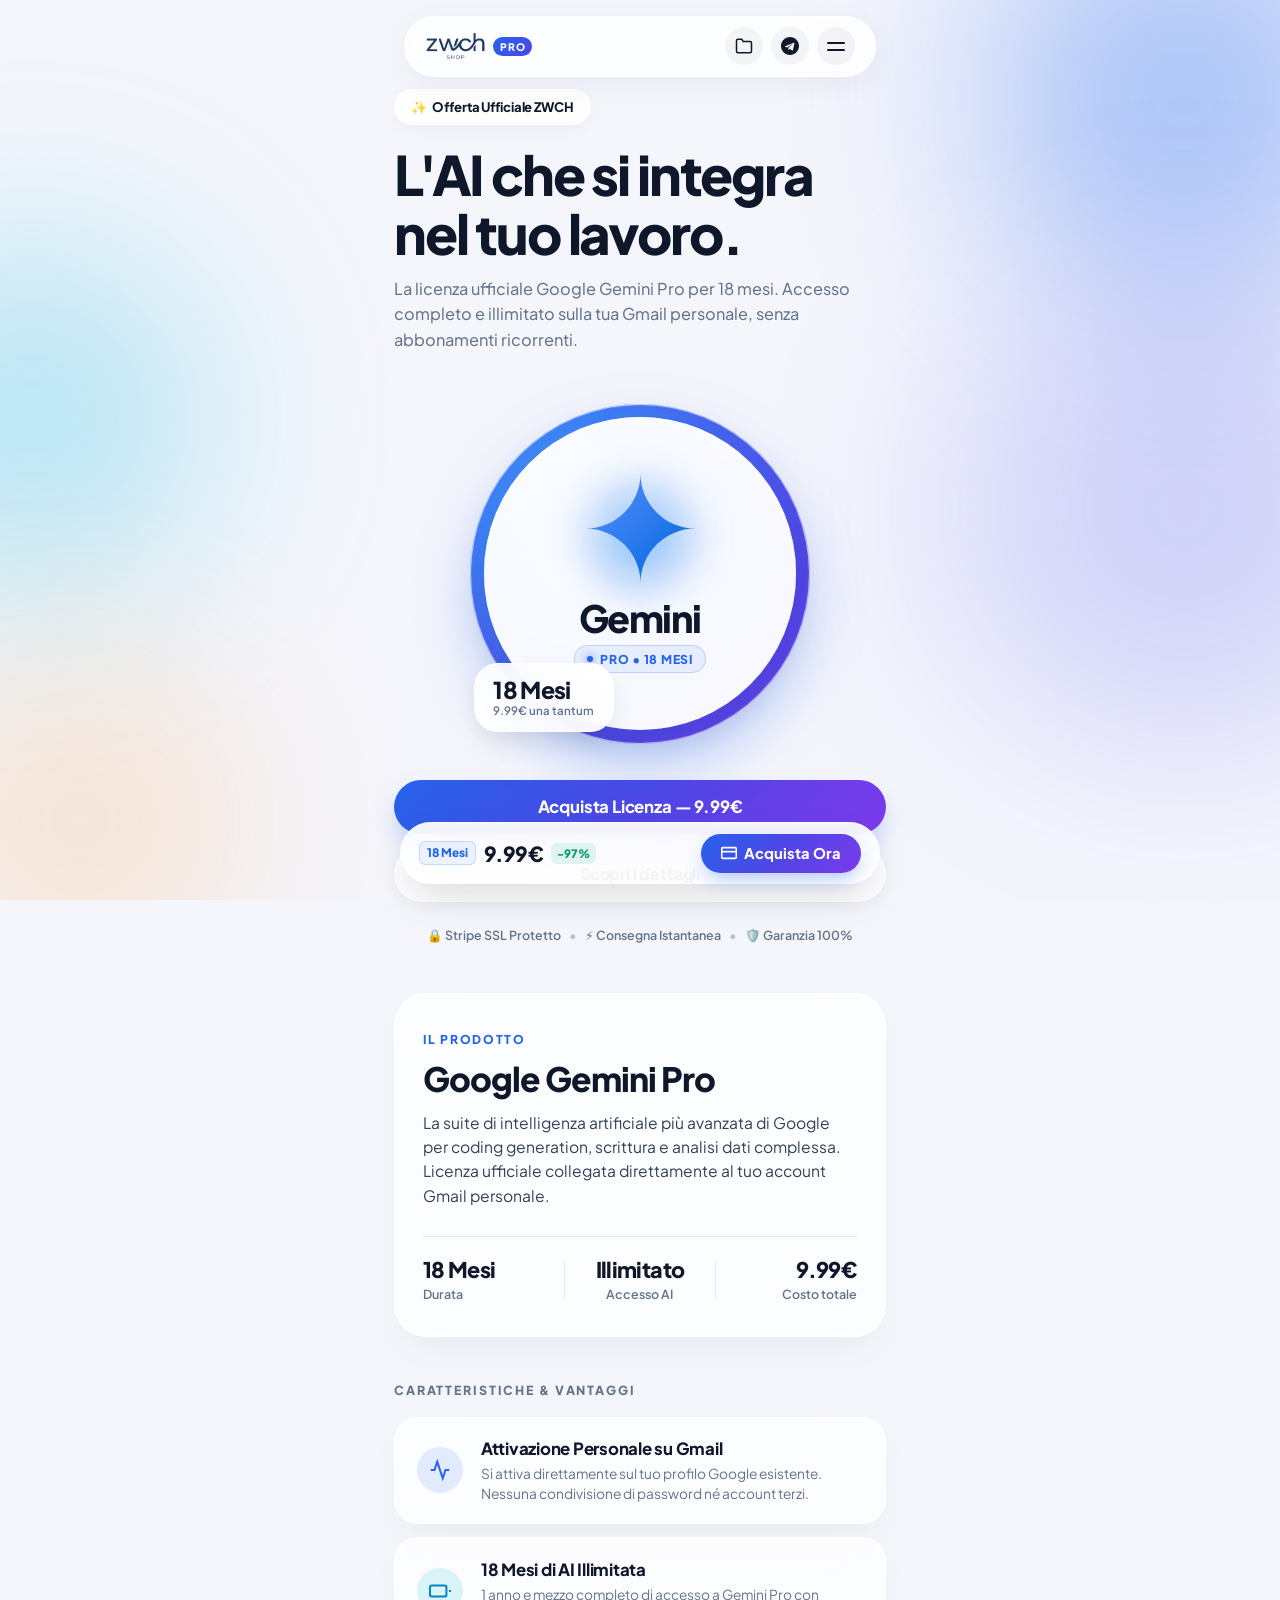
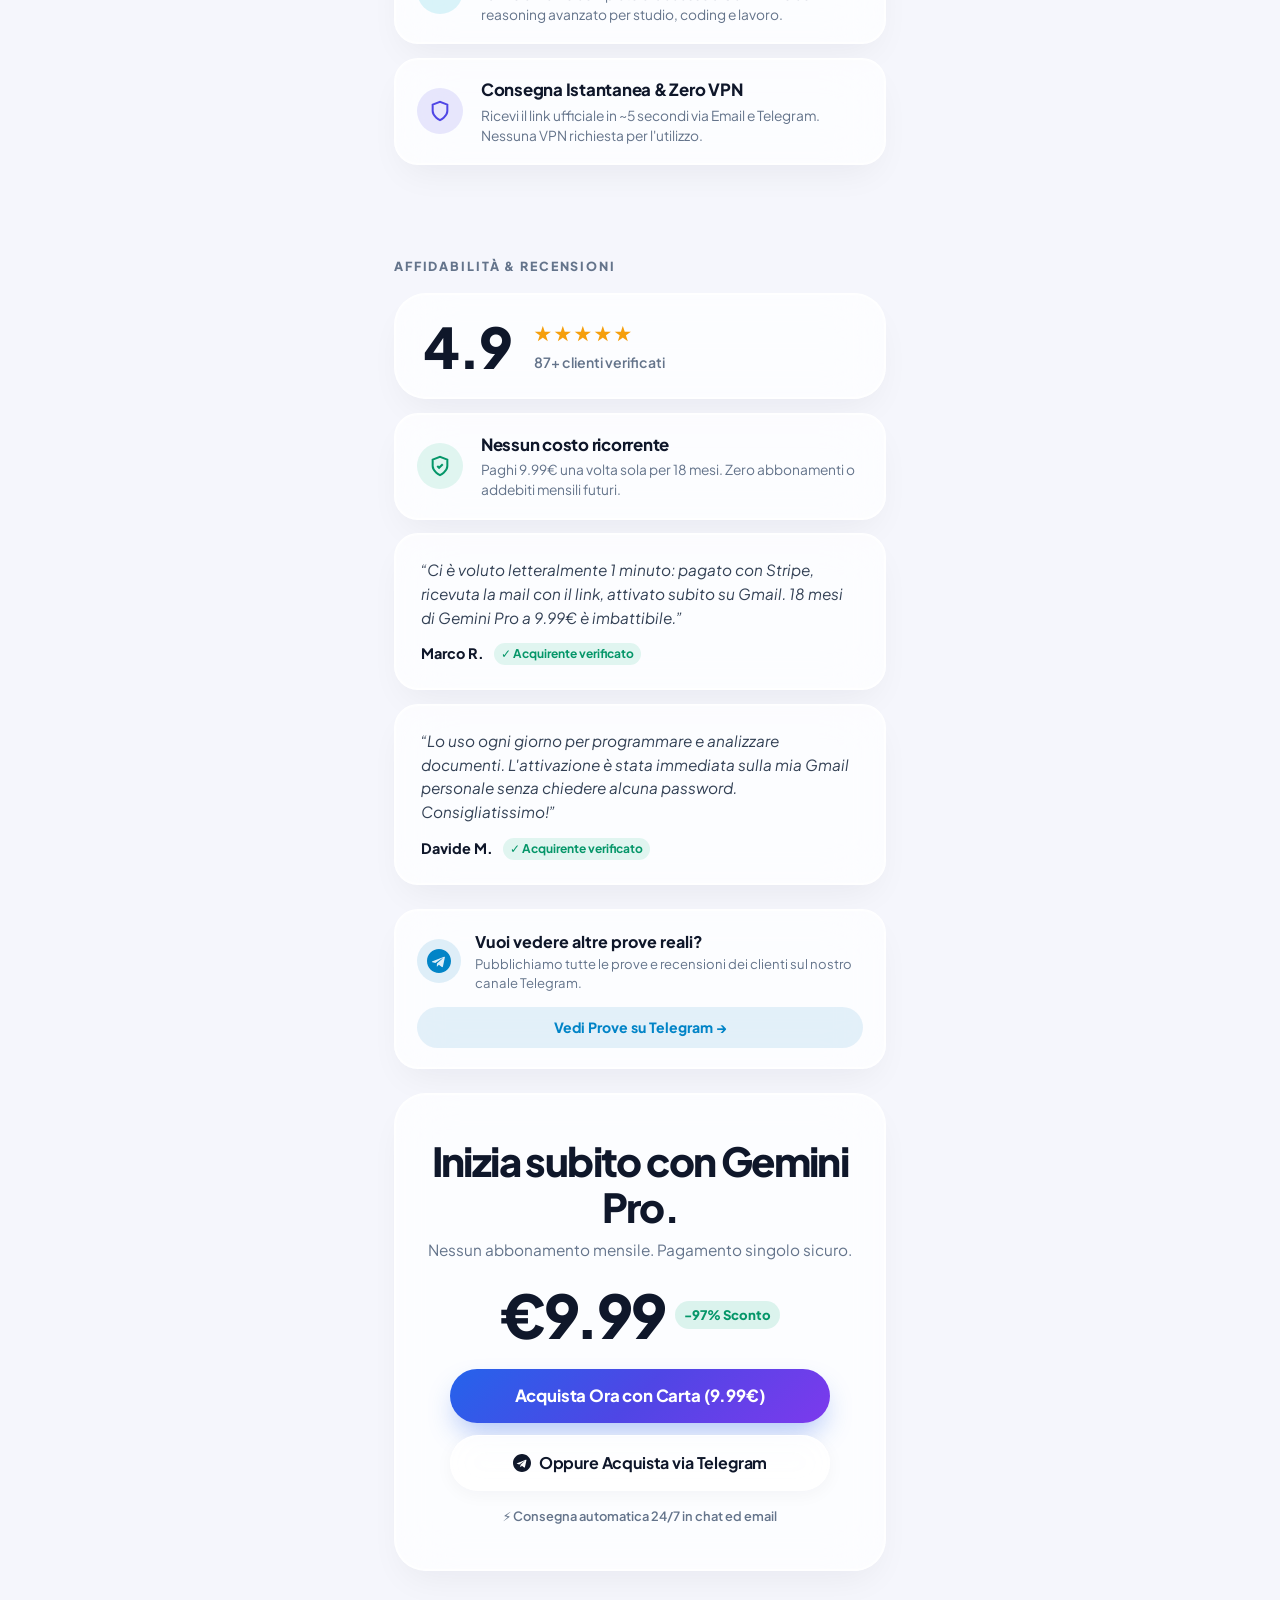
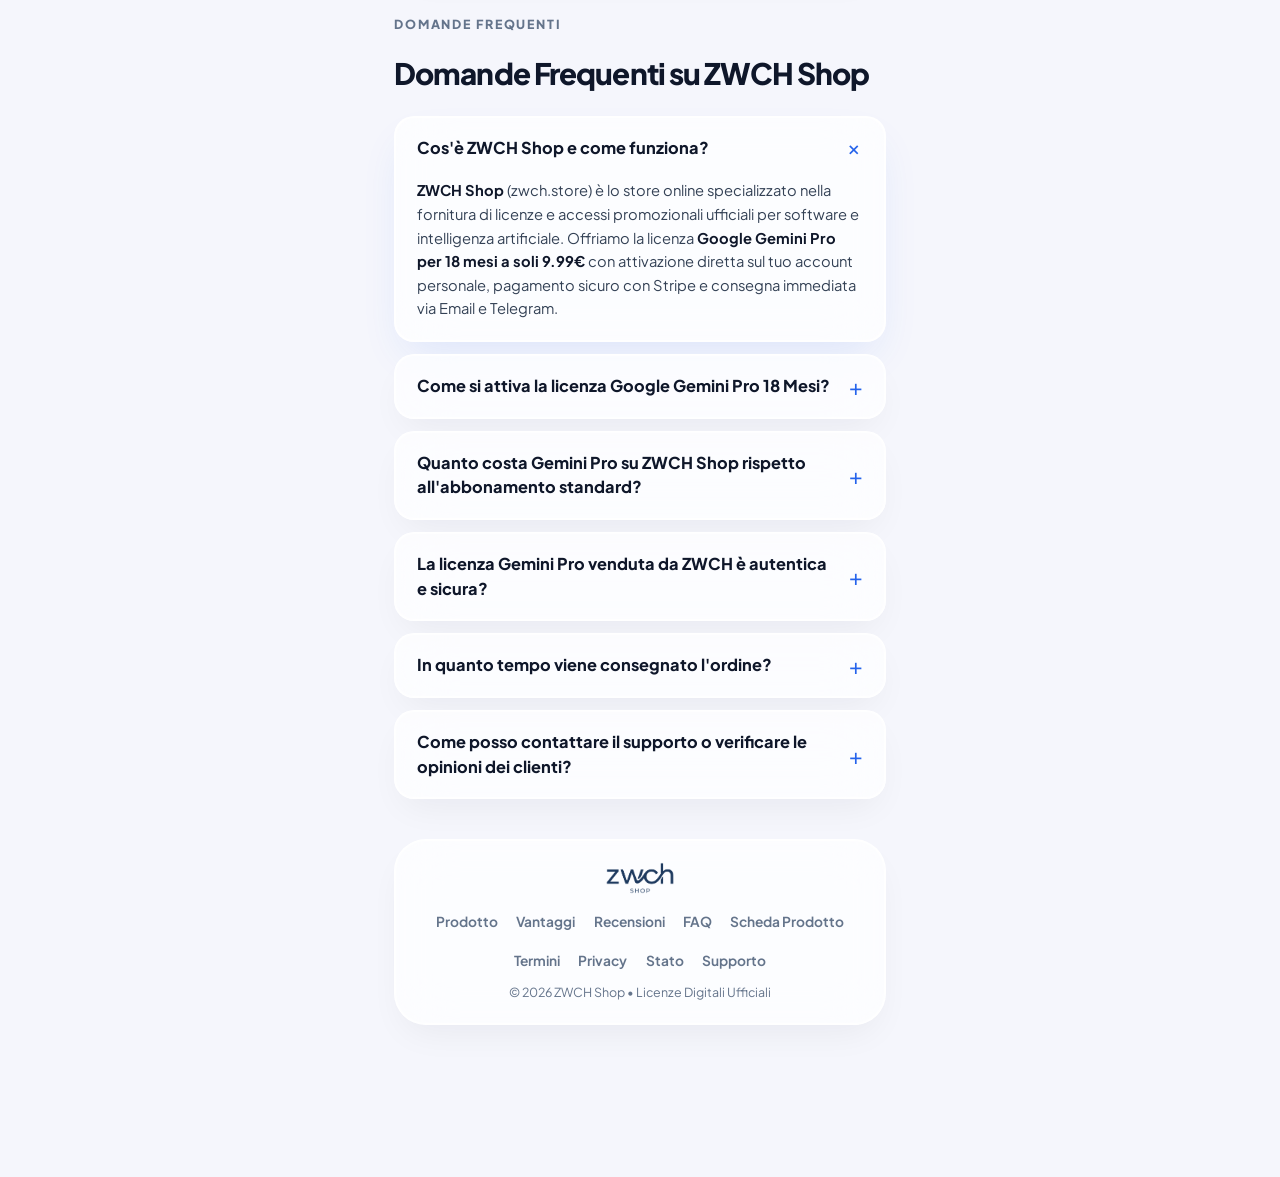
==== index.html @ dd48a6a9 "feat(seo): add Google 48px multiples favicon suite and branded og-image.png" ====
<!DOCTYPE html>
<html lang="it">
<head>
  <meta charset="UTF-8" />
  <meta name="viewport" content="width=device-width, initial-scale=1.0, maximum-scale=5.0, viewport-fit=cover" />
  <meta name="theme-color" content="#191c30" />
  <meta name="apple-mobile-web-app-capable" content="yes" />
  <meta name="apple-mobile-web-app-status-bar-style" content="black-translucent" />
  <meta name="format-detection" content="telephone=no" />

  <!-- ===== PRIMARY SEO ===== -->
  <title>ZWCH Shop — Google Gemini Pro 18 Mesi a 9.99€ | Licenza Ufficiale</title>
  <meta name="description" content="Acquista la licenza Google Gemini Pro 18 mesi a soli 9.99€ su ZWCH Shop. Consegna istantanea via Email e Telegram. Attivazione diretta su Gmail personale, nessun abbonamento." />
  <meta name="keywords" content="ZWCH, ZWCH Shop, zwch.store, Gemini Pro economico, comprare Gemini link, licenza Gemini Pro, Google Gemini 18 mesi, offerta Gemini Pro 9.99 euro, Gemini Pro Telegram, licenza AI economica, ZWCH Gemini" />
  <meta name="author" content="ZWCH Shop" />
  <meta name="robots" content="index, follow, max-snippet:-1, max-image-preview:large, max-video-preview:-1" />
  <meta name="googlebot" content="index, follow, max-snippet:-1, max-image-preview:large, max-video-preview:-1" />
  <meta name="bingbot" content="index, follow" />
  <link rel="canonical" href="https://www.zwch.store/" />

  <!-- Google Search Console Verification (Sostituisci il token quando registri il dominio su Search Console) -->
  <!-- <meta name="google-site-verification" content="CODICE_VERIFICA_GOOGLE" /> -->

  <!-- ===== FAVICONS (Google Search compliant: 48px multiples + standard formats) ===== -->
  <link rel="icon" type="image/x-icon" href="/favicon.ico?v=3" />
  <link rel="icon" type="image/png" sizes="48x48" href="/favicon-48x48.png?v=3" />
  <link rel="icon" type="image/png" sizes="96x96" href="/favicon-96x96.png?v=3" />
  <link rel="icon" type="image/png" sizes="144x144" href="/favicon-144x144.png?v=3" />
  <link rel="icon" type="image/png" sizes="192x192" href="/favicon-192x192.png?v=3" />
  <link rel="icon" type="image/png" sizes="32x32" href="/favicon-32x32.png?v=3" />
  <link rel="icon" type="image/png" sizes="16x16" href="/favicon-16x16.png?v=3" />
  <link rel="apple-touch-icon" sizes="180x180" href="/apple-touch-icon.png?v=3" />
  <link rel="shortcut icon" href="/favicon.ico?v=3" />

  <!-- ===== OPEN GRAPH ===== -->
  <meta property="og:type" content="website" />
  <meta property="og:site_name" content="ZWCH Shop" />
  <meta property="og:title" content="ZWCH Shop — Google Gemini Pro 18 Mesi a 9.99€" />
  <meta property="og:description" content="La licenza Google Gemini Pro ufficiale per 18 mesi a soli 9.99€. Consegna istantanea via Email e Telegram. Attivazione su Gmail, nessun abbonamento." />
  <meta property="og:url" content="https://www.zwch.store/" />
  <meta property="og:image" content="https://www.zwch.store/og-image.png?v=3" />
  <meta property="og:image:width" content="1200" />
  <meta property="og:image:height" content="630" />
  <meta property="og:locale" content="it_IT" />

  <!-- ===== TWITTER CARD ===== -->
  <meta name="twitter:card" content="summary_large_image" />
  <meta name="twitter:site" content="@zwchshop" />
  <meta name="twitter:title" content="ZWCH Shop — Google Gemini Pro 18 Mesi a 9.99€" />
  <meta name="twitter:description" content="Licenza Google Gemini Pro 18 Mesi a soli 9.99€. Consegna istantanea via Email e Telegram su zwch.store" />
  <meta name="twitter:image" content="https://www.zwch.store/og-image.png?v=3" />

  <!-- ===== SCHEMA: WebSite (enables Google Sitelinks Search) ===== -->
  <script type="application/ld+json">
  {
    "@context": "https://schema.org",
    "@type": "WebSite",
    "name": "ZWCH Shop",
    "alternateName": ["ZWCH", "zwch.store", "ZWCH Store", "ZWCH Gemini"],
    "url": "https://www.zwch.store/",
    "description": "ZWCH Shop è lo store online per l'acquisto di licenze Google Gemini Pro 18 Mesi a 9.99€ con attivazione immediata su Gmail.",
    "potentialAction": {
      "@type": "SearchAction",
      "target": "https://www.zwch.store/?q={search_term_string}",
      "query-input": "required name=search_term_string"
    }
  }
  </script>

  <!-- ===== SCHEMA: Organization ===== -->
  <script type="application/ld+json">
  {
    "@context": "https://schema.org",
    "@type": "Organization",
    "name": "ZWCH Shop",
    "alternateName": "ZWCH",
    "url": "https://www.zwch.store/",
    "logo": "https://www.zwch.store/favicon.png",
    "description": "ZWCH Shop fornisce licenze ufficiali Google Gemini Pro 18 Mesi a prezzi scontati con consegna istantanea via Email e Telegram.",
    "sameAs": ["https://t.me/zwchshope_bot"],
    "contactPoint": {
      "@type": "ContactPoint",
      "contactType": "customer support",
      "url": "https://t.me/zwchshope_bot",
      "availableLanguage": ["Italian", "English"]
    }
  }
  </script>

  <!-- ===== SCHEMA: Product ===== -->
  <script type="application/ld+json">
  {
    "@context": "https://schema.org",
    "@type": "Product",
    "name": "Google Gemini Pro 18 Mesi — Licenza Ufficiale",
    "alternateName": ["Gemini Pro Economico", "Licenza Gemini 18 Mesi", "ZWCH Gemini Pro"],
    "description": "Acquista la licenza Google Gemini Pro per 18 mesi di accesso AI completo a soli 9.99€. Nessun abbonamento mensile, attivazione diretta su account Gmail personale. Consegna istantanea via Email e Telegram tramite bot @zwchshope_bot.",
    "brand": { "@type": "Brand", "name": "Google" },
    "seller": { "@type": "Organization", "name": "ZWCH Shop" },
    "image": "https://www.zwch.store/18_Months.png",
    "sku": "GEMINI-PRO-18M",
    "mpn": "ZWCH-GP-18",
    "offers": {
      "@type": "Offer",
      "priceCurrency": "EUR",
      "price": "9.99",
      "priceValidUntil": "2027-12-31",
      "validFrom": "2024-01-01T00:00:00Z",
      "availability": "https://schema.org/InStock",
      "itemCondition": "https://schema.org/NewCondition",
      "url": "https://www.zwch.store/",
      "seller": { "@type": "Organization", "name": "ZWCH Shop" },
      "hasMerchantReturnPolicy": {
        "@type": "MerchantReturnPolicy",
        "returnPolicyCategory": "https://schema.org/MerchantReturnNotPermitted",
        "merchantReturnDays": "0",
        "returnMethod": "https://schema.org/ReturnInStore",
        "returnFees": "https://schema.org/ReturnFeesCustomerResponsibility"
      },
      "shippingDetails": {
        "@type": "OfferShippingDetails",
        "shippingRate": {
          "@type": "MonetaryAmount",
          "value": "0",
          "currency": "EUR"
        },
        "shippingDestination": {
          "@type": "DefinedRegion",
          "addressCountry": "IT"
        },
        "deliveryTime": {
          "@type": "ShippingDeliveryTime",
          "handlingTime": {
            "@type": "QuantitativeValue",
            "minValue": 0,
            "maxValue": 0,
            "unitCode": "d"
          },
          "transitTime": {
            "@type": "QuantitativeValue",
            "minValue": 0,
            "maxValue": 0,
            "unitCode": "d"
          }
        }
      }
    },
    "aggregateRating": {
      "@type": "AggregateRating",
      "ratingValue": "4.9",
      "reviewCount": "87",
      "bestRating": "5"
    }
  }
  </script>

  <!-- ===== SCHEMA: FAQ ===== -->
  <script type="application/ld+json">
  {
    "@context": "https://schema.org",
    "@type": "FAQPage",
    "mainEntity": [
      {
        "@type": "Question",
        "name": "Cos'è ZWCH Shop e come funziona?",
        "acceptedAnswer": {
          "@type": "Answer",
          "text": "ZWCH Shop (zwch.store) è lo store online specializzato nella fornitura di licenze e accessi promozionali ufficiali per software e intelligenza artificiale. Offriamo la licenza Google Gemini Pro per 18 mesi a soli 9.99€ con attivazione diretta sul tuo account personale, pagamento sicuro con Stripe e consegna immediata via Email e Telegram."
        }
      },
      {
        "@type": "Question",
        "name": "Come si attiva la licenza Google Gemini Pro 18 Mesi?",
        "acceptedAnswer": {
          "@type": "Answer",
          "text": "Dopo il pagamento riceverai un link di attivazione ufficiale. Ti basta cliccare sul link mentre sei connesso al tuo account Google personale (Gmail) e confermare l'attivazione. Nessuna richiesta di password, nessun account condiviso e nessuna VPN necessaria: la licenza si collega direttamente al tuo profilo."
        }
      },
      {
        "@type": "Question",
        "name": "Quanto costa Gemini Pro su ZWCH Shop rispetto all'abbonamento ufficiale?",
        "acceptedAnswer": {
          "@type": "Answer",
          "text": "L'abbonamento standard a Google Gemini Advanced ha un costo di circa 21.99€ al mese (oltre 390€ per 18 mesi). Con l'offerta esclusiva di ZWCH Shop, paghi soltanto 9.99€ una tantum per 18 mesi completi, risparmiando oltre il 97% senza rinnovi automatici o costi nascosti."
        }
      },
      {
        "@type": "Question",
        "name": "La licenza Gemini Pro venduta da ZWCH è autentica e sicura?",
        "acceptedAnswer": {
          "@type": "Answer",
          "text": "Sì, tutte le licenze fornite da ZWCH Shop derivano da accordi e canali promozionali autorizzati e garantiscono l'accesso ufficiale alla suite completa di Gemini Pro sui server Google. I tuoi dati personali rimangono riservati e conformi ai massimi standard di privacy."
        }
      },
      {
        "@type": "Question",
        "name": "In quanto tempo viene consegnato l'ordine?",
        "acceptedAnswer": {
          "@type": "Answer",
          "text": "La consegna è istantanea e automatica 24 ore su 24, 7 giorni su 7. Subito dopo la transazione con carta tramite Stripe o su Telegram, riceverai il link di riscatto e le istruzioni dettagliate sia all'indirizzo email specificato sia nella schermata di conferma."
        }
      },
      {
        "@type": "Question",
        "name": "Come posso contattare il supporto o verificare le opinioni dei clienti?",
        "acceptedAnswer": {
          "@type": "Answer",
          "text": "Siamo sempre raggiungibili attraverso il nostro bot Telegram ufficiale @zwchshope_bot con assistenza dedicata. Inoltre, nel nostro canale Telegram pubblichiamo giornalmente screenshot, vouch e recensioni reali inviate dai clienti verificati."
        }
      }
    ]
  }
  </script>

  <!-- ===== SCHEMA: BreadcrumbList ===== -->
  <script type="application/ld+json">
  {
    "@context": "https://schema.org",
    "@type": "BreadcrumbList",
    "itemListElement": [
      {
        "@type": "ListItem",
        "position": 1,
        "name": "ZWCH Shop",
        "item": "https://www.zwch.store/"
      },
      {
        "@type": "ListItem",
        "position": 2,
        "name": "Google Gemini Pro 18 Mesi — 9.99€",
        "item": "https://www.zwch.store/#prodotto"
      }
    ]
  }
  </script>

  <!-- ===== GOOGLE FONTS ===== -->
  <link rel="preconnect" href="https://fonts.googleapis.com" />
  <link rel="preconnect" href="https://fonts.gstatic.com" crossorigin />
  <link href="https://fonts.googleapis.com/css2?family=Plus+Jakarta+Sans:wght@300;400;500;600;700;800;900&display=swap" rel="stylesheet" />

  <!-- ===== GOOGLE ANALYTICS 4 ===== -->
  <script async src="https://www.googletagmanager.com/gtag/js?id=G-XXXXXXXXXX"></script>
  <script>
    window.dataLayer = window.dataLayer || [];
    function gtag(){ dataLayer.push(arguments); }
    gtag('js', new Date());
    gtag('config', 'G-XXXXXXXXXX', { send_page_view: true });

    let scrollDepths = [25, 50, 75, 90];
    let fired = {};
    window.addEventListener('scroll', () => {
      const pct = Math.round((window.scrollY / (document.body.scrollHeight - window.innerHeight)) * 100);
      scrollDepths.forEach(d => {
        if (pct >= d && !fired[d]) {
          fired[d] = true;
          gtag('event', 'scroll_depth', { depth_percentage: d });
        }
      });
    });
  </script>

  <link rel="stylesheet" href="./style.css" />
</head>
<body>
  <!-- AMBIENT GLOW MESH BLOBS (Aura Visual Background) -->
  <div aria-hidden="true" class="ambient-mesh-wrap">
    <div class="mesh-blob blob-blue"></div>
    <div class="mesh-blob blob-cyan"></div>
    <div class="mesh-blob blob-indigo"></div>
    <div class="mesh-blob blob-amber"></div>
  </div>

  <!-- PERSISTENT FLOATING BAR (Mobile Sticky 1-tap Checkout) -->
  <div id="sticky-cta" class="mobile-sticky-bottom-bar" aria-label="Acquisto Rapido">
    <div class="sticky-left-info">
      <span class="sticky-badge">18 Mesi</span>
      <span class="sticky-price-text">9.99&euro;</span>
      <span class="sticky-save-pill">-97%</span>
    </div>
    <button class="sticky-buy-btn" onclick="ZWCHShop.openBuyModal(1)">
      <svg viewBox="0 0 24 24" fill="none" stroke="currentColor" stroke-width="2.5" width="16" height="16"><rect x="1" y="4" width="22" height="16" rx="2" ry="2"/><line x1="1" y1="10" x2="23" y2="10"/></svg>
      <span>Acquista Ora</span>
    </button>
  </div>

  <!-- FLOATING PILL NAVBAR (Screenshot 1 Top Bar) -->
  <header class="navbar-wrapper">
    <nav class="navbar-pill-glass" id="navbar">
      <a href="/" class="nav-brand" aria-label="ZWCH Shop">
        <img src="./logo_nav.png" alt="ZWCH Shop" class="nav-brand-img" />
        <span class="brand-pill-badge">PRO</span>
      </a>

      <!-- Desktop Links -->
      <div class="nav-links-desktop">
        <a href="#prodotto" class="nav-link-item active">Prodotto</a>
        <a href="#vantaggi" class="nav-link-item">Vantaggi</a>
        <a href="#recensioni" class="nav-link-item">Recensioni</a>
        <a href="#faq" class="nav-link-item">FAQ</a>
        <button class="nav-orders-btn-pill" onclick="ZWCHAuth.openOrdersFlow()">I Miei Ordini</button>
      </div>

      <!-- Right Actions: Mobile Orders, Telegram & Hamburger -->
      <div class="nav-actions-right">
        <button class="nav-mobile-orders-icon" onclick="ZWCHAuth.openOrdersFlow()" aria-label="I Miei Ordini" title="I Miei Ordini">
          <svg viewBox="0 0 24 24" fill="none" stroke="currentColor" stroke-width="2" width="18" height="18"><path d="M22 19a2 2 0 0 1-2 2H4a2 2 0 0 1-2-2V5a2 2 0 0 1 2-2h5l2 3h9a2 2 0 0 1 2 2z"/></svg>
        </button>
        <a href="https://t.me/zwchshope_bot" class="nav-tg-btn-icon" target="_blank" rel="noopener" onclick="trackBotClick('navbar')" title="Assistenza Telegram">
          <svg viewBox="0 0 24 24" fill="currentColor" width="18" height="18"><path d="M12 0C5.373 0 0 5.373 0 12s5.373 12 12 12 12-5.373 12-12S18.627 0 12 0zm5.894 8.221l-1.97 9.28c-.145.658-.537.818-1.084.508l-3-2.21-1.447 1.394c-.16.16-.295.295-.605.295l.213-3.053 5.56-5.023c.242-.213-.054-.333-.373-.12L8.34 14.082l-2.95-.924c-.642-.204-.656-.642.136-.953l11.57-4.461c.536-.194 1.006.131.798.477z"/></svg>
        </a>
        <button class="nav-hamburger-btn" id="nav-hamburger" aria-label="Apri Menu" onclick="toggleMobileMenu()">
          <span class="hamburger-bar"></span>
          <span class="hamburger-bar"></span>
        </button>
      </div>
    </nav>

    <!-- Mobile Drawer Overlay Menu -->
    <div class="mobile-menu-drawer" id="mobile-drawer">
      <a href="#prodotto" class="drawer-link" onclick="closeMobileMenu()">Prodotto</a>
      <a href="#vantaggi" class="drawer-link" onclick="closeMobileMenu()">Vantaggi</a>
      <a href="#recensioni" class="drawer-link" onclick="closeMobileMenu()">Recensioni</a>
      <a href="#faq" class="drawer-link" onclick="closeMobileMenu()">FAQ</a>
      <a href="./product.html" class="drawer-link" onclick="closeMobileMenu()">Scheda Prodotto</a>
      <div class="drawer-divider"></div>
      <button class="drawer-btn-orders" onclick="closeMobileMenu(); ZWCHAuth.openOrdersFlow()">I Miei Ordini</button>
      <a href="https://t.me/zwchshope_bot" class="drawer-btn-tg" target="_blank" rel="noopener" onclick="trackBotClick('drawer_tg')">
        <svg viewBox="0 0 24 24" fill="currentColor" width="18" height="18"><path d="M12 0C5.373 0 0 5.373 0 12s5.373 12 12 12 12-5.373 12-12S18.627 0 12 0zm5.894 8.221l-1.97 9.28c-.145.658-.537.818-1.084.508l-3-2.21-1.447 1.394c-.16.16-.295.295-.605.295l.213-3.053 5.56-5.023c.242-.213-.054-.333-.373-.12L8.34 14.082l-2.95-.924c-.642-.204-.656-.642.136-.953l11.57-4.461c.536-.194 1.006.131.798.477z"/></svg>
        <span>Assistenza Telegram 24/7</span>
      </a>
    </div>
  </header>

  <!-- MAIN APP CONTAINER (Centered Mobile-First Showcase) -->
  <main class="page-container" id="main-content">

    <!-- ═══════════════════════════════════════════════════ -->
    <!-- SCREEN 1: HERO SECTION                              -->
    <!-- ═══════════════════════════════════════════════════ -->
    <section class="screen-hero" id="hero">
      
      <!-- Top Pill Tag (New Release style) -->
      <div class="hero-top-tag-wrap">
        <span class="pill-tag-release">
          <span class="tag-sparkle">&#10024;</span> Offerta Ufficiale ZWCH
        </span>
      </div>

      <!-- Hero Typography -->
      <div class="hero-headline-wrap">
        <h1 class="hero-main-title">L'AI che si integra nel tuo lavoro.</h1>
        <p class="hero-main-sub">
          La licenza ufficiale Google Gemini Pro per 18 mesi. Accesso completo e illimitato sulla tua Gmail personale, senza abbonamenti ricorrenti.
        </p>
      </div>

      <!-- Center Visual: Glowing Orb with Big Gemini Pro Showcase & Floating Pill -->
      <div class="hero-visual-center-wrap">
        <div class="hero-orb-outer">
          <div class="hero-orb-inner">
            <div class="hero-gemini-showcase">
              <div class="gemini-star-halo"></div>
              <svg viewBox="0 0 100 100" class="gemini-star-svg" aria-label="Google Gemini Star">
                <defs>
                  <linearGradient id="gemini_star_grad" x1="0" y1="0" x2="100" y2="100" gradientUnits="userSpaceOnUse">
                    <stop offset="0%" stop-color="#ff5252"/>
                    <stop offset="30%" stop-color="#4285f4"/>
                    <stop offset="65%" stop-color="#1a73e8"/>
                    <stop offset="85%" stop-color="#34a853"/>
                    <stop offset="100%" stop-color="#fbbc04"/>
                  </linearGradient>
                </defs>
                <path d="M46.48 76.84C48.83 82.19 50.00 87.91 50.00 94.00C50.00 87.91 51.14 82.19 53.41 76.84C55.76 71.49 58.91 66.83 62.87 62.87C66.83 58.91 71.49 55.79 76.84 53.52C82.19 51.17 87.91 50.00 94.00 50.00C87.91 50.00 82.19 48.86 76.84 46.59C71.49 44.24 66.83 41.09 62.87 37.13C58.91 33.17 55.76 28.51 53.41 23.16C51.14 17.81 50.00 12.09 50.00 6.00C50.00 12.09 48.83 17.81 46.48 23.16C44.21 28.51 41.09 33.17 37.13 37.13C33.17 41.09 28.51 44.24 23.16 46.59C17.81 48.86 12.09 50.00 6.00 50.00C12.09 50.00 17.81 51.17 23.16 53.52C28.51 55.79 33.17 58.91 37.13 62.87C41.09 66.83 44.21 71.49 46.48 76.84Z" fill="url(#gemini_star_grad)"/>
              </svg>
              <div class="gemini-brand-text">Gemini</div>
              <div class="gemini-tier-pill">
                <span class="tier-pill-pulse"></span>
                <span>PRO &bull; 18 MESI</span>
              </div>
            </div>
          </div>
          <!-- Floating Feature Badge (like 40h battery life in image 1) -->
          <div class="hero-orb-floating-badge">
            <span class="floating-badge-val">18 Mesi</span>
            <span class="floating-badge-sub">9.99&euro; una tantum</span>
          </div>
        </div>
      </div>

      <!-- Hero Two CTAs -->
      <div class="hero-cta-group">
        <button class="btn-gradient-pill" onclick="ZWCHShop.openBuyModal(1)">
          <span>Acquista Licenza &mdash; 9.99&euro;</span>
        </button>
        <a href="#prodotto" class="btn-glass-pill">
          <span>Scopri i dettagli</span>
        </a>
      </div>

      <!-- Micro Trust Indicators -->
      <div class="hero-micro-trust">
        <span class="micro-trust-item">&#128274; Stripe SSL Protetto</span>
        <span class="micro-trust-dot">&bull;</span>
        <span class="micro-trust-item">&#9889; Consegna Istantanea</span>
        <span class="micro-trust-dot">&bull;</span>
        <span class="micro-trust-item">&#128737;&#65039; Garanzia 100%</span>
      </div>

    </section>

    <!-- ═══════════════════════════════════════════════════ -->
    <!-- SCREEN 2: PRODUCT & FEATURES                        -->
    <!-- ═══════════════════════════════════════════════════ -->
    <section class="screen-product-features" id="prodotto">

      <!-- THE PRODUCT Glass Card (Screenshot 2 Top Card) -->
      <div class="card-the-product glass-card">
        <span class="card-category-label">IL PRODOTTO</span>
        <h2 class="card-product-title">Google Gemini Pro</h2>
        <p class="card-product-desc">
          La suite di intelligenza artificiale pi&ugrave; avanzata di Google per coding generation, scrittura e analisi dati complessa. Licenza ufficiale collegata direttamente al tuo account Gmail personale.
        </p>

        <!-- 3-Column Metrics Row with Vertical Dividers -->
        <div class="product-metrics-grid">
          <div class="metric-col">
            <span class="metric-num">18 Mesi</span>
            <span class="metric-lbl">Durata</span>
          </div>
          <div class="metric-divider"></div>
          <div class="metric-col">
            <span class="metric-num">Illimitato</span>
            <span class="metric-lbl">Accesso AI</span>
          </div>
          <div class="metric-divider"></div>
          <div class="metric-col">
            <span class="metric-num">9.99&euro;</span>
            <span class="metric-lbl">Costo totale</span>
          </div>
        </div>
      </div>

      <!-- FEATURES Header -->
      <div class="section-label-wrap" id="vantaggi">
        <span class="section-caps-label">CARATTERISTICHE &amp; VANTAGGI</span>
      </div>

      <!-- 3 Stacked Feature Pill Cards (Screenshot 2 Bottom List) -->
      <div class="features-pill-stack">

        <!-- Feature 1: Personal Gmail -->
        <div class="feature-pill-card glass-card">
          <div class="feature-icon-circle icon-blue">
            <svg viewBox="0 0 24 24" fill="none" stroke="currentColor" stroke-width="2.2" width="22" height="22"><path d="M22 12h-4l-3 9L9 3l-3 9H2"/></svg>
          </div>
          <div class="feature-text-block">
            <h3 class="feature-pill-title">Attivazione Personale su Gmail</h3>
            <p class="feature-pill-desc">Si attiva direttamente sul tuo profilo Google esistente. Nessuna condivisione di password n&eacute; account terzi.</p>
          </div>
        </div>

        <!-- Feature 2: 18 Months Full Access -->
        <div class="feature-pill-card glass-card">
          <div class="feature-icon-circle icon-cyan">
            <svg viewBox="0 0 24 24" fill="none" stroke="currentColor" stroke-width="2.2" width="22" height="22"><rect x="1" y="6" width="18" height="12" rx="2"/><path d="M23 13v-2"/></svg>
          </div>
          <div class="feature-text-block">
            <h3 class="feature-pill-title">18 Mesi di AI Illimitata</h3>
            <p class="feature-pill-desc">1 anno e mezzo completo di accesso a Gemini Pro con reasoning avanzato per studio, coding e lavoro.</p>
          </div>
        </div>

        <!-- Feature 3: Instant Delivery & Zero Recurring -->
        <div class="feature-pill-card glass-card">
          <div class="feature-icon-circle icon-indigo">
            <svg viewBox="0 0 24 24" fill="none" stroke="currentColor" stroke-width="2.2" width="22" height="22"><path d="M12 22s8-4 8-10V5l-8-3-8 3v7c0 6 8 10 8 10z"/></svg>
          </div>
          <div class="feature-text-block">
            <h3 class="feature-pill-title">Consegna Istantanea &amp; Zero VPN</h3>
            <p class="feature-pill-desc">Ricevi il link ufficiale in ~5 secondi via Email e Telegram. Nessuna VPN richiesta per l'utilizzo.</p>
          </div>
        </div>

      </div>

    </section>

    <!-- ═══════════════════════════════════════════════════ -->
    <!-- SCREEN 3: TRUST, REVIEWS & BOTTOM CTA               -->
    <!-- ═══════════════════════════════════════════════════ -->
    <section class="screen-trust-cta" id="recensioni">

      <div class="section-label-wrap">
        <span class="section-caps-label">AFFIDABILIT&Agrave; &amp; RECENSIONI</span>
      </div>

      <!-- Trust Cards Stack (Screenshot 3 Top Cards) -->
      <div class="trust-cards-stack">

        <!-- Card 1: 4.9 Rating -->
        <div class="trust-rating-card glass-card">
          <div class="rating-big-num">4.9</div>
          <div class="rating-meta-block">
            <div class="stars-gold">&#9733;&#9733;&#9733;&#9733;&#9733;</div>
            <span class="rating-customers-text">87+ clienti verificati</span>
          </div>
        </div>

        <!-- Card 2: Guarantee -->
        <div class="trust-guarantee-card glass-card">
          <div class="trust-icon-circle icon-shield">
            <svg viewBox="0 0 24 24" fill="none" stroke="currentColor" stroke-width="2.2" width="22" height="22"><path d="M12 22s8-4 8-10V5l-8-3-8 3v7c0 6 8 10 8 10z"/><polyline points="9 12 11 14 15 10"/></svg>
          </div>
          <div class="trust-text-block">
            <h3 class="trust-card-title">Nessun costo ricorrente</h3>
            <p class="trust-card-desc">Paghi 9.99&#8364; una volta sola per 18 mesi. Zero abbonamenti o addebiti mensili futuri.</p>
          </div>
        </div>

        <!-- Card 3: Real Customer Reviews Quote -->
        <div class="trust-quote-card glass-card">
          <p class="quote-text">
            &ldquo;Ci &egrave; voluto letteralmente 1 minuto: pagato con Stripe, ricevuta la mail con il link, attivato subito su Gmail. 18 mesi di Gemini Pro a 9.99&#8364; &egrave; imbattibile.&rdquo;
          </p>
          <div class="quote-author-row">
            <span class="quote-author-name">Marco R.</span>
            <span class="quote-verified-badge">&#10003; Acquirente verificato</span>
          </div>
        </div>

        <!-- Card 4: Additional real review -->
        <div class="trust-quote-card glass-card">
          <p class="quote-text">
            &ldquo;Lo uso ogni giorno per programmare e analizzare documenti. L'attivazione &egrave; stata immediata sulla mia Gmail personale senza chiedere alcuna password. Consigliatissimo!&rdquo;
          </p>
          <div class="quote-author-row">
            <span class="quote-author-name">Davide M.</span>
            <span class="quote-verified-badge">&#10003; Acquirente verificato</span>
          </div>
        </div>

      </div>

      <!-- Live Telegram Community Vouch Banner -->
      <div class="telegram-banner-pill glass-card">
        <div class="tg-banner-left">
          <div class="tg-icon-circle">
            <svg viewBox="0 0 24 24" fill="currentColor" width="24" height="24"><path d="M12 0C5.373 0 0 5.373 0 12s5.373 12 12 12 12-5.373 12-12S18.627 0 12 0zm5.894 8.221l-1.97 9.28c-.145.658-.537.818-1.084.508l-3-2.21-1.447 1.394c-.16.16-.295.295-.605.295l.213-3.053 5.56-5.023c.242-.213-.054-.333-.373-.12L8.34 14.082l-2.95-.924c-.642-.204-.656-.642.136-.953l11.57-4.461c.536-.194 1.006.131.798.477z"/></svg>
          </div>
          <div>
            <h4 class="tg-banner-title">Vuoi vedere altre prove reali?</h4>
            <p class="tg-banner-sub">Pubblichiamo tutte le prove e recensioni dei clienti sul nostro canale Telegram.</p>
          </div>
        </div>
        <a href="https://t.me/zwchshope_bot" class="tg-banner-link-btn" target="_blank" rel="noopener" onclick="trackBotClick('trust_telegram_channel')">
          <span>Vedi Prove su Telegram &rarr;</span>
        </a>
      </div>

      <!-- BIG BOTTOM CTA CARD (Screenshot 3 Centerpiece) -->
      <div class="card-big-cta glass-card">
        <h2 class="big-cta-title">Inizia subito con Gemini Pro.</h2>
        <p class="big-cta-sub">Nessun abbonamento mensile. Pagamento singolo sicuro.</p>
        
        <div class="big-cta-price-row">
          <span class="big-cta-price">&#8364;9.99</span>
          <span class="big-cta-badge-save">-97% Sconto</span>
        </div>

        <button class="btn-gradient-pill btn-big-cta" onclick="ZWCHShop.openBuyModal(1)">
          <span>Acquista Ora con Carta (9.99&#8364;)</span>
        </button>

        <a href="https://t.me/zwchshope_bot" class="btn-glass-pill btn-big-tg" target="_blank" rel="noopener" onclick="trackBotClick('big_cta_tg')">
          <svg viewBox="0 0 24 24" fill="currentColor" width="18" height="18"><path d="M12 0C5.373 0 0 5.373 0 12s5.373 12 12 12 12-5.373 12-12S18.627 0 12 0zm5.894 8.221l-1.97 9.28c-.145.658-.537.818-1.084.508l-3-2.21-1.447 1.394c-.16.16-.295.295-.605.295l.213-3.053 5.56-5.023c.242-.213-.054-.333-.373-.12L8.34 14.082l-2.95-.924c-.642-.204-.656-.642.136-.953l11.57-4.461c.536-.194 1.006.131.798.477z"/></svg>
          <span>Oppure Acquista via Telegram</span>
        </a>

        <div class="big-cta-foot-note">
          <span>&#9889; Consegna automatica 24/7 in chat ed email</span>
        </div>
      </div>

      <!-- FAQ SECTION (Preserving our complete SEO structure) -->
      <div class="faq-container-wrap" id="faq">
        <div class="section-label-wrap">
          <span class="section-caps-label">DOMANDE FREQUENTI</span>
        </div>
        <h2 class="faq-section-title">Domande Frequenti su ZWCH Shop</h2>
        
        <div class="faq-accordion-list">
          <details class="faq-card-item glass-card" open>
            <summary class="faq-card-summary">
              <span>Cos'&egrave; ZWCH Shop e come funziona?</span>
              <span class="faq-icon-chevron" aria-hidden="true">+</span>
            </summary>
            <div class="faq-card-answer">
              <p><strong>ZWCH Shop</strong> (zwch.store) &egrave; lo store online specializzato nella fornitura di licenze e accessi promozionali ufficiali per software e intelligenza artificiale. Offriamo la licenza <strong>Google Gemini Pro per 18 mesi a soli 9.99&euro;</strong> con attivazione diretta sul tuo account personale, pagamento sicuro con Stripe e consegna immediata via Email e Telegram.</p>
            </div>
          </details>

          <details class="faq-card-item glass-card">
            <summary class="faq-card-summary">
              <span>Come si attiva la licenza Google Gemini Pro 18 Mesi?</span>
              <span class="faq-icon-chevron" aria-hidden="true">+</span>
            </summary>
            <div class="faq-card-answer">
              <p>Dopo il pagamento riceverai un link di attivazione ufficiale. Ti basta cliccare sul link mentre sei connesso al tuo account Google personale (Gmail) e confermare l'attivazione. Nessuna richiesta di password, nessun account condiviso e nessuna VPN necessaria: la licenza si collega direttamente al tuo profilo.</p>
            </div>
          </details>

          <details class="faq-card-item glass-card">
            <summary class="faq-card-summary">
              <span>Quanto costa Gemini Pro su ZWCH Shop rispetto all'abbonamento standard?</span>
              <span class="faq-icon-chevron" aria-hidden="true">+</span>
            </summary>
            <div class="faq-card-answer">
              <p>L'abbonamento standard a Google Gemini Advanced ha un costo di circa 21.99&euro; al mese (oltre 390&euro; per 18 mesi). Con l'offerta esclusiva di ZWCH Shop, paghi <strong>soltanto 9.99&euro; una tantum</strong> per 18 mesi completi, risparmiando oltre il 97% senza rinnovi automatici o costi nascosti.</p>
            </div>
          </details>

          <details class="faq-card-item glass-card">
            <summary class="faq-card-summary">
              <span>La licenza Gemini Pro venduta da ZWCH &egrave; autentica e sicura?</span>
              <span class="faq-icon-chevron" aria-hidden="true">+</span>
            </summary>
            <div class="faq-card-answer">
              <p>S&igrave;, tutte le licenze fornite da ZWCH Shop derivano da accordi e canali promozionali autorizzati e garantiscono l'accesso ufficiale alla suite completa di Gemini Pro sui server Google. I tuoi dati personali rimangono riservati e conformi ai massimi standard di privacy.</p>
            </div>
          </details>

          <details class="faq-card-item glass-card">
            <summary class="faq-card-summary">
              <span>In quanto tempo viene consegnato l'ordine?</span>
              <span class="faq-icon-chevron" aria-hidden="true">+</span>
            </summary>
            <div class="faq-card-answer">
              <p>La consegna &egrave; <strong>istantanea e automatica 24 ore su 24, 7 giorni su 7</strong>. Subito dopo la transazione con carta tramite Stripe o su Telegram, riceverai il link di riscatto e le istruzioni dettagliate sia all'indirizzo email specificato sia nella schermata di conferma.</p>
            </div>
          </details>

          <details class="faq-card-item glass-card">
            <summary class="faq-card-summary">
              <span>Come posso contattare il supporto o verificare le opinioni dei clienti?</span>
              <span class="faq-icon-chevron" aria-hidden="true">+</span>
            </summary>
            <div class="faq-card-answer">
              <p>Siamo sempre raggiungibili attraverso il nostro bot Telegram ufficiale <a href="https://t.me/zwchshope_bot" target="_blank" rel="noopener">@zwchshope_bot</a> con assistenza dedicata. Inoltre, nel nostro canale Telegram pubblichiamo giornalmente screenshot, vouch e recensioni reali inviate dai clienti verificati.</p>
            </div>
          </details>
        </div>
      </div>

      <!-- CLEAN PILL FOOTER (Screenshot 3 Bottom Pill) -->
      <footer class="footer-pill-glass">
        <div class="footer-brand-wrap">
          <img src="./logo_nav.png" alt="ZWCH Shop" class="footer-brand-img" />
        </div>
        <div class="footer-links-row">
          <a href="#prodotto" class="footer-pill-link">Prodotto</a>
          <a href="#vantaggi" class="footer-pill-link">Vantaggi</a>
          <a href="#recensioni" class="footer-pill-link">Recensioni</a>
          <a href="#faq" class="footer-pill-link">FAQ</a>
          <a href="./product.html" class="footer-pill-link">Scheda Prodotto</a>
          <a href="./terms.html" class="footer-pill-link">Termini</a>
          <a href="./privacy.html" class="footer-pill-link">Privacy</a>
          <a href="./status.html" class="footer-pill-link">Stato</a>
          <a href="https://t.me/zwchshope_bot" target="_blank" rel="noopener" class="footer-pill-link">Supporto</a>
        </div>
        <div class="footer-copy-text">
          &copy; 2026 ZWCH Shop &bull; Licenze Digitali Ufficiali
        </div>
      </footer>

    </section>

  </main>

  <script>
    function toggleMobileMenu() {
      const drawer = document.getElementById('mobile-drawer');
      const btn = document.getElementById('nav-hamburger');
      if (drawer) {
        drawer.classList.toggle('active');
        if (btn) btn.setAttribute('aria-expanded', drawer.classList.contains('active') ? 'true' : 'false');
      }
    }
    function closeMobileMenu() {
      const drawer = document.getElementById('mobile-drawer');
      const btn = document.getElementById('nav-hamburger');
      if (drawer) {
        drawer.classList.remove('active');
        if (btn) btn.setAttribute('aria-expanded', 'false');
      }
    }
    document.addEventListener('click', function(e) {
      const drawer = document.getElementById('mobile-drawer');
      const btn = document.getElementById('nav-hamburger');
      if (drawer && drawer.classList.contains('active')) {
        if (!drawer.contains(e.target) && !btn.contains(e.target)) {
          closeMobileMenu();
        }
      }
    });
  </script>

  <script src="./script.js"></script>
  <script>
    (function() {
      console.log("[Tracker] Inizializzazione...");
      try {
        if (!sessionStorage.getItem('zwch_visited')) {
          fetch('https://bot.zwch.store/api/track_visitor', { method: 'POST' })
            .then(res => {
              if (res.ok) {
                sessionStorage.setItem('zwch_visited', 'true');
                console.log("[Tracker] Visita registrata con successo.");
              } else {
                console.error("[Tracker] Errore risposta API:", res.status);
              }
            })
            .catch(err => console.error("[Tracker] Errore fetch:", err));
        } else {
          console.log("[Tracker] Visita già registrata in questa sessione.");
        }
      } catch(e) {
        console.error("[Tracker] Errore script:", e);
      }
    })();
  </script>

  <!-- ═══════════════════════════════════════════════════════ -->
  <!-- MODAL: BUY (email input before Stripe redirect)         -->
  <!-- ═══════════════════════════════════════════════════════ -->
  <div class="modal-overlay" id="modal-buy" role="dialog" aria-modal="true" aria-labelledby="modal-buy-title">
    <div class="modal-box">
      <button class="modal-close" onclick="ZWCHModal.close('modal-buy')" aria-label="Close">&times;</button>
      <div class="modal-icon">
        <svg viewBox="0 0 24 24" fill="none" stroke="currentColor" stroke-width="2" width="32" height="32"><rect x="2" y="5" width="20" height="14" rx="2" ry="2"/><line x1="2" y1="10" x2="22" y2="10"/></svg>
      </div>
      <h2 class="modal-title" id="modal-buy-title">Complete your purchase</h2>
      <p class="modal-sub" id="modal-buy-product-name">Loading product...</p>
      <div class="modal-price-row">
        <span class="modal-price" id="modal-buy-price">&mdash;</span>
        <span class="modal-price-label">one-time payment</span>
      </div>
      <form id="form-buy" onsubmit="return ZWCHShop.submitBuy(event)" novalidate>
        <label class="modal-label" for="buy-email">Your email address</label>
        <input class="modal-input" type="email" id="buy-email" name="email"
               placeholder="you@example.com" autocomplete="email" required />
        <p class="modal-input-hint">Your key and order receipt will be sent here.</p>
        <button class="btn-glow modal-submit modal-submit-stripe" id="btn-buy-submit" type="submit">
          <span id="btn-buy-label">
            <svg viewBox="0 0 24 24" fill="none" stroke="currentColor" stroke-width="2.2" width="20" height="20" style="vertical-align:middle; margin-right:6px;"><rect x="1" y="4" width="22" height="16" rx="2" ry="2"/><line x1="1" y1="10" x2="23" y2="10"/></svg>
            Paga Sicuro con Stripe &bull; 9.99&euro; &rarr;
          </span>
          <span id="btn-buy-loading" class="hidden">Reindirizzamento a Stripe...</span>
        </button>
      </form>
      <p class="modal-footer-note">Secure payment by Stripe. ZWCH never stores your card details.</p>
    </div>
  </div>

  <!-- ═══════════════════════════════════════════════════════ -->
  <!-- MODAL: AUTH (OTP 2-step login)                          -->
  <!-- ═══════════════════════════════════════════════════════ -->
  <div class="modal-overlay" id="modal-auth" role="dialog" aria-modal="true" aria-labelledby="modal-auth-title">
    <div class="modal-box">
      <button class="modal-close" onclick="ZWCHModal.close('modal-auth')" aria-label="Close">&times;</button>

      <!-- Step 1: email -->
      <div id="auth-step-1">
        <div class="modal-icon">
          <svg viewBox="0 0 24 24" fill="none" stroke="currentColor" stroke-width="2" width="32" height="32"><rect x="3" y="11" width="18" height="11" rx="2" ry="2"/><path d="M7 11V7a5 5 0 0 1 10 0v4"/></svg>
        </div>
        <h2 class="modal-title" id="modal-auth-title">Sign in to ZWCH</h2>
        <p class="modal-sub">Enter your email and we'll send you a one-time code. No password needed.</p>
        <form id="form-auth-email" onsubmit="return ZWCHAuth.sendOtp(event)" novalidate>
          <label class="modal-label" for="auth-email">Email address</label>
          <input class="modal-input" type="email" id="auth-email" name="email"
                 placeholder="you@example.com" autocomplete="email" required />
          <button class="btn-glow modal-submit" id="btn-send-otp" type="submit">
            <span id="btn-otp-label">Send Code &#8594;</span>
            <span id="btn-otp-loading" class="hidden">Sending...</span>
          </button>
        </form>
        <p id="auth-email-error" class="modal-error hidden"></p>
      </div>

      <!-- Step 2: OTP -->
      <div id="auth-step-2" class="hidden">
        <div class="modal-icon">
          <svg viewBox="0 0 24 24" fill="none" stroke="currentColor" stroke-width="2" width="32" height="32"><path d="M4 4h16c1.1 0 2 .9 2 2v12c0 1.1-.9 2-2 2H4c-1.1 0-2-.9-2-2V6c0-1.1.9-2 2-2z"/><polyline points="22,6 12,13 2,6"/></svg>
        </div>
        <h2 class="modal-title">Enter your code</h2>
        <p class="modal-sub">We sent a 6-digit code to <strong id="auth-email-display"></strong>.<br/>Valid for 10 minutes.</p>
        <form id="form-auth-otp" onsubmit="return ZWCHAuth.verifyOtp(event)" novalidate>
          <div class="otp-inputs" id="otp-inputs">
            <input class="otp-digit" type="text" inputmode="numeric" maxlength="1" id="otp-0" aria-label="Digit 1" />
            <input class="otp-digit" type="text" inputmode="numeric" maxlength="1" id="otp-1" aria-label="Digit 2" />
            <input class="otp-digit" type="text" inputmode="numeric" maxlength="1" id="otp-2" aria-label="Digit 3" />
            <input class="otp-digit" type="text" inputmode="numeric" maxlength="1" id="otp-3" aria-label="Digit 4" />
            <input class="otp-digit" type="text" inputmode="numeric" maxlength="1" id="otp-4" aria-label="Digit 5" />
            <input class="otp-digit" type="text" inputmode="numeric" maxlength="1" id="otp-5" aria-label="Digit 6" />
          </div>
          <button class="btn-glow modal-submit" id="btn-verify-otp" type="submit">
            <span id="btn-verify-label">Verify &amp; Sign In</span>
            <span id="btn-verify-loading" class="hidden">Verifying...</span>
          </button>
        </form>
        <p id="auth-otp-error" class="modal-error hidden"></p>
        <button class="modal-link-btn" onclick="ZWCHAuth.backToStep1()">&#8592; Use a different email</button>
      </div>
    </div>
  </div>

  <!-- ═══════════════════════════════════════════════════════ -->
  <!-- MODAL: MY ORDERS (dashboard)                            -->
  <!-- ═══════════════════════════════════════════════════════ -->
  <div class="modal-overlay" id="modal-orders" role="dialog" aria-modal="true" aria-labelledby="modal-orders-title">
    <div class="modal-box modal-box--wide">
      <button class="modal-close" onclick="ZWCHModal.close('modal-orders')" aria-label="Close">&times;</button>
      <div class="orders-header">
        <div class="modal-icon">
          <svg viewBox="0 0 24 24" fill="none" stroke="currentColor" stroke-width="2" width="32" height="32"><path d="M22 19a2 2 0 0 1-2 2H4a2 2 0 0 1-2-2V5a2 2 0 0 1 2-2h5l2 3h9a2 2 0 0 1 2 2z"/></svg>
        </div>
        <div>
          <h2 class="modal-title" id="modal-orders-title">My Orders</h2>
          <p class="modal-sub" id="orders-email-display" style="margin:0;"></p>
        </div>
        <button class="modal-link-btn orders-logout" onclick="ZWCHAuth.logout()">Sign out</button>
      </div>
      <div id="orders-list">
        <div class="orders-loading">Loading your orders...</div>
      </div>
    </div>
  </div>

</body>
</html>
---- style.css ----
/* ==========================================================================
   ZWCH SHOP — AURA DESIGN SYSTEM (Light Glassmorphism & Mobile-First)
   Inspired by Aura UI: Clean translucent layers, glowing orbs, fluid typography
   ========================================================================== */

/* ── 1. TOKENS & FOUNDATIONS ────────────────────────────────────────── */
:root {
  /* Color Palette — Blue, Cyan & Violet AI Spectrum */
  --bg-page:           #f5f6fc;
  --bg-surface:        rgba(255, 255, 255, 0.72);
  --bg-surface-elevated: rgba(255, 255, 255, 0.90);
  --bg-surface-input:  #f8fafc;
  
  --brand-primary:     #2563eb; /* Royal Sapphire Blue */
  --brand-primary-hover: #1d4ed8;
  --brand-cyan:        #06b6d4; /* Electric Azure */
  --brand-indigo:      #4f46e5; /* Deep Indigo */
  --brand-violet:      #7c3aed; /* Royal Violet */
  --brand-sunset:      #f59e0b; /* Warm Accent Gold */
  
  --gradient-cta:      linear-gradient(135deg, #2563eb 0%, #4f46e5 50%, #7c3aed 100%);
  --gradient-cta-hover: linear-gradient(135deg, #1d4ed8 0%, #4338ca 50%, #6d28d9 100%);
  --gradient-orb:      radial-gradient(circle at 35% 35%, #60a5fa 0%, #3b82f6 32%, #4f46e5 70%, #7c3aed 100%);
  
  /* Text Colors — High Contrast Slate */
  --text-main:         #0f172a; /* Slate 900 */
  --text-body:         #334155; /* Slate 700 */
  --text-muted:        #64748b; /* Slate 500 */
  --text-label:        #2563eb; /* Brand Blue */
  --text-gold:         #f59e0b; /* Amber */
  
  /* Borders & Shadows */
  --border-glass:      rgba(255, 255, 255, 0.92);
  --border-subtle:     rgba(15, 23, 42, 0.08);
  --shadow-glass:      0 16px 36px -10px rgba(15, 23, 42, 0.06), 0 0 1px 1px rgba(255, 255, 255, 0.8) inset;
  --shadow-glass-hover: 0 20px 45px -12px rgba(37, 99, 235, 0.12), 0 0 1px 1px #fff inset;
  --shadow-cta:        0 14px 28px -6px rgba(37, 99, 235, 0.38);
  
  /* Radii */
  --radius-pill:       9999px;
  --radius-card:       2rem;      /* 32px */
  --radius-card-sm:    1.5rem;    /* 24px */
  --radius-icon:       50%;
  
  /* Typography */
  --font-family:       'Plus Jakarta Sans', system-ui, -apple-system, sans-serif;
}

/* ── 2. RESET & BASE ─────────────────────────────────────────────────── */
*, *::before, *::after {
  box-sizing: border-box;
  margin: 0;
  padding: 0;
}

html {
  font-family: var(--font-family);
  font-size: 16px;
  background-color: var(--bg-page);
  color: var(--text-main);
  scroll-behavior: smooth;
  -webkit-text-size-adjust: 100%;
  text-rendering: optimizeLegibility;
}

body {
  min-height: 100vh;
  min-height: 100dvh;
  position: relative;
  overflow-x: hidden;
  background-color: var(--bg-page);
  color: var(--text-main);
  line-height: 1.5;
  -webkit-font-smoothing: antialiased;
  -moz-osx-font-smoothing: grayscale;
  padding-bottom: calc(5.5rem + env(safe-area-inset-bottom, 0px));
}

a {
  color: inherit;
  text-decoration: none;
}

button {
  font-family: inherit;
  cursor: pointer;
  border: none;
  background: none;
}

img {
  max-width: 100%;
  height: auto;
  display: block;
}

/* ── 3. AMBIENT GLOW MESH BLOBS (Aura Visual Background) ────────────── */
.ambient-mesh-wrap {
  position: fixed;
  inset: 0;
  pointer-events: none;
  z-index: 0;
  overflow: hidden;
}

.mesh-blob {
  position: absolute;
  border-radius: 9999px;
  filter: blur(100px);
  opacity: 0.38;
}

.blob-blue {
  width: 28rem;
  height: 28rem;
  top: -8rem;
  right: -8rem;
  background: radial-gradient(circle, #3b82f6 0%, #2563eb 50%, transparent 75%);
}

.blob-cyan {
  width: 24rem;
  height: 24rem;
  top: 25%;
  left: -10rem;
  background: radial-gradient(circle, #38bdf8 0%, #06b6d4 50%, transparent 75%);
  opacity: 0.30;
}

.blob-indigo {
  width: 32rem;
  height: 32rem;
  bottom: 15%;
  right: -10rem;
  background: radial-gradient(circle, #818cf8 0%, #6366f1 50%, transparent 75%);
  opacity: 0.28;
}

.blob-amber {
  width: 22rem;
  height: 22rem;
  bottom: -6rem;
  left: -6rem;
  background: radial-gradient(circle, #f59e0b 0%, #fb923c 50%, transparent 75%);
  opacity: 0.22;
}

/* ── 4. LAYOUT CONTAINER (Mobile-First Centered Stream) ───────────────── */
.page-container {
  position: relative;
  z-index: 1;
  width: 100%;
  max-width: 480px; /* Exact mobile app proportion as in screenshots */
  margin: 0 auto;
  padding: 0 1.25rem;
}

@media (min-width: 640px) {
  .page-container {
    max-width: 520px;
    padding: 0 1.5rem;
  }
}

@media (min-width: 1024px) {
  .page-container {
    max-width: 540px; /* Keeps the focused Aura design elegant on desktop */
  }
}

/* ── 5. FLOATING PILL NAVBAR (Screenshot 1 top bar) ─────────────────── */
.navbar-wrapper {
  position: sticky;
  top: 1rem;
  z-index: 100;
  width: 100%;
  max-width: 480px;
  margin: 0 auto;
  padding: 0 1.25rem;
}

@media (min-width: 640px) {
  .navbar-wrapper {
    max-width: 520px;
    padding: 0 1.5rem;
  }
}

.navbar-pill-glass {
  display: flex;
  align-items: center;
  justify-content: space-between;
  padding: 0.65rem 1.25rem;
  border-radius: var(--radius-pill);
  background: rgba(255, 255, 255, 0.82);
  backdrop-filter: blur(24px) saturate(160%);
  -webkit-backdrop-filter: blur(24px) saturate(160%);
  border: 1px solid var(--border-glass);
  box-shadow: 0 8px 30px rgba(15, 23, 42, 0.05), 0 0 1px rgba(255, 255, 255, 0.9) inset;
  transition: all 0.2s ease;
}

.nav-brand {
  display: flex;
  align-items: center;
  gap: 0.45rem;
  font-weight: 800;
  letter-spacing: 0.12em;
  font-size: 1.1rem;
  color: var(--text-main);
  text-transform: uppercase;
}

.nav-brand-img {
  height: 28px;
  width: auto;
  max-width: 130px;
  object-fit: contain;
  display: block;
}

.brand-name {
  font-weight: 850;
  letter-spacing: -0.01em;
}

.brand-pill-badge {
  font-size: 0.65rem;
  font-weight: 800;
  letter-spacing: 0.08em;
  background: linear-gradient(135deg, var(--brand-primary), var(--brand-indigo));
  color: #fff;
  padding: 2px 7px;
  border-radius: var(--radius-pill);
}

.nav-links-desktop {
  display: none;
}

.nav-link-item {
  font-size: 0.9rem;
  font-weight: 600;
  color: var(--text-muted);
  transition: color 0.2s ease;
}

.nav-link-item:hover,
.nav-link-item.active {
  color: var(--brand-primary);
}

.nav-orders-btn-pill {
  font-size: 0.85rem;
  font-weight: 700;
  color: var(--brand-primary);
  background: rgba(37, 99, 235, 0.08);
  padding: 6px 14px;
  border-radius: var(--radius-pill);
  transition: background 0.2s ease;
}

.nav-actions-right {
  display: flex;
  align-items: center;
  gap: 0.5rem;
}

.nav-mobile-orders-icon,
.nav-tg-btn-icon,
.nav-hamburger-btn {
  width: 38px;
  height: 38px;
  display: flex;
  align-items: center;
  justify-content: center;
  border-radius: 50%;
  color: var(--text-main);
  background: rgba(15, 23, 42, 0.04);
  transition: background 0.2s ease, transform 0.15s ease;
}

.nav-mobile-orders-icon:hover,
.nav-tg-btn-icon:hover,
.nav-hamburger-btn:hover {
  background: rgba(15, 23, 42, 0.08);
  transform: scale(1.05);
}

/* Hamburger 2-Bar Sleek Icon */
.nav-hamburger-btn {
  flex-direction: column;
  gap: 5px;
}

.hamburger-bar {
  display: block;
  width: 18px;
  height: 2px;
  background-color: var(--text-main);
  border-radius: 2px;
  transition: transform 0.2s ease, opacity 0.2s ease;
}

.nav-hamburger-btn[aria-expanded="true"] .hamburger-bar:first-child {
  transform: translateY(3.5px) rotate(45deg);
}

.nav-hamburger-btn[aria-expanded="true"] .hamburger-bar:last-child {
  transform: translateY(-3.5px) rotate(-45deg);
}

/* Mobile Drawer Overlay */
.mobile-menu-drawer {
  position: absolute;
  top: calc(100% + 0.6rem);
  left: 1.25rem;
  right: 1.25rem;
  background: rgba(255, 255, 255, 0.94);
  backdrop-filter: blur(28px);
  -webkit-backdrop-filter: blur(28px);
  border: 1px solid var(--border-glass);
  border-radius: 1.75rem;
  padding: 1.25rem;
  box-shadow: 0 20px 45px -10px rgba(15, 23, 42, 0.15);
  display: flex;
  flex-direction: column;
  gap: 0.5rem;
  opacity: 0;
  pointer-events: none;
  transform: translateY(-10px);
  transition: all 0.25s ease;
  z-index: 99;
}

.mobile-menu-drawer.active {
  opacity: 1;
  pointer-events: auto;
  transform: translateY(0);
}

.drawer-link {
  padding: 0.75rem 1rem;
  font-size: 0.95rem;
  font-weight: 650;
  color: var(--text-main);
  border-radius: 1rem;
  transition: background 0.2s ease;
}

.drawer-link:hover {
  background: rgba(37, 99, 235, 0.06);
  color: var(--brand-primary);
}

.drawer-divider {
  height: 1px;
  background: var(--border-subtle);
  margin: 0.35rem 0;
}

.drawer-btn-orders {
  padding: 0.75rem 1rem;
  font-size: 0.95rem;
  font-weight: 700;
  color: var(--brand-primary);
  text-align: left;
  border-radius: 1rem;
  background: rgba(37, 99, 235, 0.08);
}

.drawer-btn-tg {
  display: flex;
  align-items: center;
  gap: 0.5rem;
  padding: 0.75rem 1rem;
  font-size: 0.9rem;
  font-weight: 650;
  color: #fff;
  background: linear-gradient(135deg, #0284c7, #2563eb);
  border-radius: 1rem;
  justify-content: center;
  margin-top: 0.25rem;
}

/* ── 6. SCREEN 1: HERO SECTION ──────────────────────────────────────── */
.screen-hero {
  padding-top: 1.75rem;
  padding-bottom: 3rem;
  display: flex;
  flex-direction: column;
  align-items: flex-start;
  text-align: left;
}

.hero-top-tag-wrap {
  margin-bottom: 1.25rem;
}

/* Pill Tag (New Release style) */
.pill-tag-release {
  display: inline-flex;
  align-items: center;
  gap: 0.35rem;
  padding: 0.45rem 1rem;
  border-radius: var(--radius-pill);
  background: rgba(255, 255, 255, 0.85);
  backdrop-filter: blur(16px);
  -webkit-backdrop-filter: blur(16px);
  border: 1px solid var(--border-glass);
  box-shadow: 0 4px 15px rgba(15, 23, 42, 0.04);
  font-size: 0.82rem;
  font-weight: 750;
  color: var(--text-main);
  letter-spacing: -0.01em;
}

.tag-sparkle {
  color: var(--brand-primary);
}

/* Hero Typography */
.hero-headline-wrap {
  margin-bottom: 1.75rem;
}

.hero-main-title {
  font-size: clamp(2.35rem, 8.5vw, 3.4rem);
  font-weight: 850;
  line-height: 1.08;
  letter-spacing: -0.04em;
  color: var(--text-main);
  margin-bottom: 0.85rem;
}

.hero-main-sub {
  font-size: 1.02rem;
  line-height: 1.55;
  color: var(--text-muted);
  font-weight: 450;
}

/* Center Visual: Radiant Orb with Gemini 18M Logo + Floating Pill */
.hero-visual-center-wrap {
  width: 100%;
  display: flex;
  justify-content: center;
  margin: 1.5rem 0 2.25rem;
  position: relative;
}

.hero-orb-outer {
  position: relative;
  width: min(88vw, 340px);
  height: min(88vw, 340px);
  border-radius: 50%;
  background: var(--gradient-orb);
  box-shadow: 0 25px 65px -12px rgba(37, 99, 235, 0.42), 0 0 1px 1px rgba(255, 255, 255, 0.7) inset;
  display: flex;
  align-items: center;
  justify-content: center;
  padding: 0.85rem;
}

.hero-orb-inner {
  width: 100%;
  height: 100%;
  border-radius: 50%;
  background: rgba(255, 255, 255, 0.96);
  backdrop-filter: blur(20px);
  -webkit-backdrop-filter: blur(20px);
  display: flex;
  align-items: center;
  justify-content: center;
  padding: 1rem 0.5rem;
  box-shadow: 0 12px 32px rgba(0, 0, 0, 0.07), inset 0 2px 4px rgba(255, 255, 255, 0.95);
  position: relative;
  overflow: hidden;
}

.hero-gemini-showcase {
  display: flex;
  flex-direction: column;
  align-items: center;
  justify-content: center;
  width: 100%;
  height: 100%;
  position: relative;
  z-index: 2;
  user-select: none;
}

.gemini-star-halo {
  position: absolute;
  top: 10%;
  width: 150px;
  height: 150px;
  border-radius: 50%;
  background: radial-gradient(circle, rgba(56, 189, 248, 0.4) 0%, rgba(37, 99, 235, 0.15) 50%, transparent 70%);
  filter: blur(14px);
  pointer-events: none;
  animation: pulseHalo 4s ease-in-out infinite alternate;
}

@keyframes pulseHalo {
  0% { transform: scale(0.9); opacity: 0.6; }
  100% { transform: scale(1.15); opacity: 1; }
}

.gemini-star-svg {
  width: 125px;
  height: 125px;
  filter: drop-shadow(0 10px 22px rgba(37, 99, 235, 0.35));
  animation: floatStar 4.5s ease-in-out infinite;
  margin-top: -0.5rem;
}

@keyframes floatStar {
  0%, 100% { transform: translateY(0); }
  50% { transform: translateY(-5px); }
}

.gemini-brand-text {
  font-size: 2.35rem;
  font-weight: 850;
  letter-spacing: -0.04em;
  color: var(--text-main);
  line-height: 1.1;
  margin-top: 0.4rem;
}

.gemini-tier-pill {
  display: inline-flex;
  align-items: center;
  gap: 0.45rem;
  margin-top: 0.4rem;
  padding: 4px 12px;
  border-radius: var(--radius-pill);
  background: rgba(37, 99, 235, 0.08);
  border: 1px solid rgba(37, 99, 235, 0.2);
  color: var(--brand-primary);
  font-size: 0.76rem;
  font-weight: 800;
  letter-spacing: 0.06em;
}

.tier-pill-pulse {
  width: 6px;
  height: 6px;
  border-radius: 50%;
  background: var(--brand-primary);
  box-shadow: 0 0 8px var(--brand-primary);
}

.hero-orb-product-img {
  width: 90%;
  height: auto;
  object-fit: contain;
  filter: drop-shadow(0 4px 12px rgba(0, 0, 0, 0.06));
}

/* Floating Pill Badge (Exact Replica of "40h battery life") */
.hero-orb-floating-badge {
  position: absolute;
  bottom: 0.75rem;
  left: 0.25rem;
  background: rgba(255, 255, 255, 0.92);
  backdrop-filter: blur(20px);
  -webkit-backdrop-filter: blur(20px);
  border: 1px solid var(--border-glass);
  box-shadow: 0 12px 28px -6px rgba(15, 23, 42, 0.12), 0 0 1px #fff inset;
  border-radius: 1.5rem;
  padding: 0.85rem 1.15rem;
  display: flex;
  flex-direction: column;
  line-height: 1.15;
}

.floating-badge-val {
  font-size: 1.45rem;
  font-weight: 850;
  letter-spacing: -0.03em;
  color: var(--text-main);
}

.floating-badge-sub {
  font-size: 0.72rem;
  font-weight: 600;
  color: var(--text-muted);
}

/* Two Hero CTA Buttons */
.hero-cta-group {
  width: 100%;
  display: flex;
  flex-direction: column;
  gap: 0.75rem;
  margin-bottom: 1.5rem;
}

/* Primary Pill Gradient CTA */
.btn-gradient-pill {
  width: 100%;
  min-height: 54px;
  display: flex;
  align-items: center;
  justify-content: center;
  gap: 0.5rem;
  padding: 1rem 1.75rem;
  border-radius: var(--radius-pill);
  background: var(--gradient-cta);
  color: #ffffff;
  font-size: 1.05rem;
  font-weight: 750;
  letter-spacing: -0.01em;
  box-shadow: var(--shadow-cta);
  transition: transform 0.15s ease, box-shadow 0.2s ease, opacity 0.2s ease;
  touch-action: manipulation;
  -webkit-tap-highlight-color: transparent;
}

.btn-gradient-pill:hover {
  background: var(--gradient-cta-hover);
  box-shadow: 0 16px 32px -4px rgba(37, 99, 235, 0.45);
  transform: translateY(-1px);
}

.btn-gradient-pill:active {
  transform: scale(0.98);
}

/* Secondary Frosted Glass Pill CTA */
.btn-glass-pill {
  width: 100%;
  min-height: 52px;
  display: flex;
  align-items: center;
  justify-content: center;
  gap: 0.5rem;
  padding: 0.95rem 1.75rem;
  border-radius: var(--radius-pill);
  background: rgba(255, 255, 255, 0.85);
  backdrop-filter: blur(16px);
  -webkit-backdrop-filter: blur(16px);
  border: 1px solid var(--border-glass);
  box-shadow: 0 4px 18px rgba(15, 23, 42, 0.04);
  color: var(--text-main);
  font-size: 1rem;
  font-weight: 700;
  letter-spacing: -0.01em;
  transition: transform 0.15s ease, background 0.2s ease;
  touch-action: manipulation;
  -webkit-tap-highlight-color: transparent;
}

.btn-glass-pill:hover {
  background: rgba(255, 255, 255, 0.95);
  transform: translateY(-1px);
}

.btn-glass-pill:active {
  transform: scale(0.98);
}

/* Micro Trust Line under Hero */
.hero-micro-trust {
  width: 100%;
  display: flex;
  align-items: center;
  justify-content: center;
  gap: 0.5rem;
  flex-wrap: wrap;
  font-size: 0.78rem;
  font-weight: 600;
  color: var(--text-muted);
}

.micro-trust-item {
  display: inline-flex;
  align-items: center;
  gap: 0.25rem;
}

.micro-trust-dot {
  opacity: 0.4;
}

/* ── 7. COMMON GLASS CARD UTILITY ────────────────────────────────────── */
.glass-card {
  background: var(--bg-surface);
  backdrop-filter: blur(28px) saturate(160%);
  -webkit-backdrop-filter: blur(28px) saturate(160%);
  border: 1px solid var(--border-glass);
  border-radius: var(--radius-card);
  box-shadow: var(--shadow-glass);
  transition: transform 0.2s ease, box-shadow 0.2s ease;
}

/* Category Caps Label (e.g., THE PRODUCT, FEATURES, TRUSTED BY THOUSANDS) */
.card-category-label {
  display: inline-block;
  font-size: 0.76rem;
  font-weight: 800;
  letter-spacing: 0.14em;
  color: var(--brand-primary);
  text-transform: uppercase;
  margin-bottom: 0.65rem;
}

.section-label-wrap {
  width: 100%;
  margin: 2.5rem 0 1rem;
  text-align: left;
}

.section-caps-label {
  font-size: 0.78rem;
  font-weight: 800;
  letter-spacing: 0.15em;
  color: var(--text-muted);
  text-transform: uppercase;
}

/* ── 8. SCREEN 2: PRODUCT & FEATURES ────────────────────────────────── */
.screen-product-features {
  padding-bottom: 3rem;
}

/* "THE PRODUCT" Big Glass Card */
.card-the-product {
  padding: 2rem 1.75rem;
  margin-bottom: 1.5rem;
}

.card-product-title {
  font-size: 2.1rem;
  font-weight: 850;
  line-height: 1.15;
  letter-spacing: -0.03em;
  color: var(--text-main);
  margin-bottom: 0.85rem;
}

.card-product-desc {
  font-size: 0.98rem;
  line-height: 1.55;
  color: var(--text-body);
  margin-bottom: 1.75rem;
}

/* 3-Column Metrics Row with Clean Dividers */
.product-metrics-grid {
  display: flex;
  align-items: center;
  justify-content: space-between;
  padding-top: 1.25rem;
  border-top: 1px solid var(--border-subtle);
}

.metric-col {
  flex: 1;
  text-align: center;
}

.metric-col:first-child {
  text-align: left;
}

.metric-col:last-child {
  text-align: right;
}

.metric-num {
  display: block;
  font-size: 1.35rem;
  font-weight: 850;
  letter-spacing: -0.03em;
  color: var(--text-main);
  line-height: 1.2;
}

.metric-lbl {
  display: block;
  font-size: 0.78rem;
  font-weight: 600;
  color: var(--text-muted);
  margin-top: 2px;
}

.metric-divider {
  width: 1px;
  height: 38px;
  background: var(--border-subtle);
  margin: 0 0.5rem;
}

/* Features Stack of 3 Pill Cards */
.features-pill-stack {
  display: flex;
  flex-direction: column;
  gap: 0.85rem;
}

.feature-pill-card {
  padding: 1.15rem 1.4rem;
  border-radius: var(--radius-card-sm);
  display: flex;
  align-items: center;
  gap: 1.1rem;
}

.feature-pill-card:hover {
  transform: translateY(-2px);
  box-shadow: var(--shadow-glass-hover);
}

.feature-icon-circle,
.trust-icon-circle {
  width: 46px;
  height: 46px;
  flex-shrink: 0;
  border-radius: 50%;
  display: flex;
  align-items: center;
  justify-content: center;
}

.icon-blue {
  background: rgba(37, 99, 235, 0.12);
  color: var(--brand-primary);
}

.icon-cyan {
  background: rgba(6, 182, 212, 0.14);
  color: #0284c7;
}

.icon-indigo {
  background: rgba(79, 70, 229, 0.12);
  color: var(--brand-indigo);
}

.icon-shield {
  background: rgba(16, 185, 129, 0.12);
  color: #059669;
}

.feature-text-block,
.trust-text-block {
  flex: 1;
}

.feature-pill-title {
  font-size: 1.05rem;
  font-weight: 750;
  letter-spacing: -0.015em;
  color: var(--text-main);
  margin-bottom: 0.2rem;
}

.feature-pill-desc {
  font-size: 0.86rem;
  line-height: 1.45;
  color: var(--text-muted);
}

/* ── 9. SCREEN 3: TRUST, REVIEWS & BOTTOM CTA ───────────────────────── */
.screen-trust-cta {
  padding-bottom: 2rem;
}

.trust-cards-stack {
  display: flex;
  flex-direction: column;
  gap: 0.85rem;
  margin-bottom: 1.5rem;
}

/* Rating Card (4.9 Stars) */
.trust-rating-card {
  padding: 1.5rem 1.75rem;
  display: flex;
  align-items: center;
  gap: 1.5rem;
}

.rating-big-num {
  font-size: 3.5rem;
  font-weight: 850;
  letter-spacing: -0.04em;
  line-height: 1;
  color: var(--text-main);
}

.rating-meta-block {
  display: flex;
  flex-direction: column;
  gap: 0.25rem;
}

.stars-gold {
  color: var(--text-gold);
  font-size: 1.25rem;
  letter-spacing: 2px;
}

.rating-customers-text {
  font-size: 0.88rem;
  font-weight: 600;
  color: var(--text-muted);
}

/* Guarantee Card */
.trust-guarantee-card {
  padding: 1.15rem 1.4rem;
  border-radius: var(--radius-card-sm);
  display: flex;
  align-items: center;
  gap: 1.1rem;
}

.trust-card-title {
  font-size: 1.05rem;
  font-weight: 750;
  letter-spacing: -0.015em;
  color: var(--text-main);
  margin-bottom: 0.2rem;
}

.trust-card-desc {
  font-size: 0.86rem;
  line-height: 1.45;
  color: var(--text-muted);
}

/* Customer Quote Card */
.trust-quote-card {
  padding: 1.5rem 1.6rem;
  border-radius: var(--radius-card-sm);
}

.quote-text {
  font-size: 0.96rem;
  line-height: 1.55;
  font-style: italic;
  color: var(--text-body);
  margin-bottom: 0.85rem;
}

.quote-author-row {
  display: flex;
  align-items: center;
  gap: 0.65rem;
}

.quote-author-name {
  font-size: 0.9rem;
  font-weight: 750;
  color: var(--text-main);
}

.quote-verified-badge {
  font-size: 0.75rem;
  font-weight: 700;
  color: #059669;
  background: rgba(16, 185, 129, 0.12);
  padding: 2px 7px;
  border-radius: var(--radius-pill);
}

/* Telegram Vouch Banner */
.telegram-banner-pill {
  padding: 1.25rem 1.4rem;
  border-radius: var(--radius-card-sm);
  display: flex;
  flex-direction: column;
  gap: 0.85rem;
  margin-bottom: 1.5rem;
}

.tg-banner-left {
  display: flex;
  align-items: center;
  gap: 0.85rem;
}

.tg-icon-circle {
  width: 44px;
  height: 44px;
  flex-shrink: 0;
  border-radius: 50%;
  background: rgba(2, 132, 199, 0.12);
  color: #0284c7;
  display: flex;
  align-items: center;
  justify-content: center;
}

.tg-banner-title {
  font-size: 1rem;
  font-weight: 750;
  color: var(--text-main);
}

.tg-banner-sub {
  font-size: 0.82rem;
  color: var(--text-muted);
}

.tg-banner-link-btn {
  display: inline-flex;
  align-items: center;
  justify-content: center;
  padding: 0.65rem 1.25rem;
  border-radius: var(--radius-pill);
  background: rgba(2, 132, 199, 0.1);
  color: #0284c7;
  font-size: 0.88rem;
  font-weight: 750;
  transition: background 0.2s ease;
}

.tg-banner-link-btn:hover {
  background: rgba(2, 132, 199, 0.18);
}

/* BIG BOTTOM CTA CARD (Screenshot 3 Centerpiece) */
.card-big-cta {
  padding: 2.75rem 1.75rem;
  text-align: center;
  display: flex;
  flex-direction: column;
  align-items: center;
  margin-bottom: 2.5rem;
}

.big-cta-title {
  font-size: clamp(2rem, 7vw, 2.5rem);
  font-weight: 850;
  letter-spacing: -0.04em;
  color: var(--text-main);
  line-height: 1.15;
  margin-bottom: 0.45rem;
}

.big-cta-sub {
  font-size: 0.96rem;
  color: var(--text-muted);
  margin-bottom: 1rem;
}

.big-cta-price-row {
  display: flex;
  align-items: center;
  justify-content: center;
  gap: 0.65rem;
  margin: 0.5rem 0 1.5rem;
}

.big-cta-price {
  font-size: clamp(3rem, 10vw, 3.75rem);
  font-weight: 850;
  letter-spacing: -0.04em;
  line-height: 1;
  color: var(--text-main);
}

.big-cta-badge-save {
  font-size: 0.82rem;
  font-weight: 800;
  color: #059669;
  background: rgba(16, 185, 129, 0.14);
  padding: 4px 9px;
  border-radius: var(--radius-pill);
}

.btn-big-cta {
  width: 100%;
  max-width: 380px;
  margin-bottom: 0.75rem;
}

.btn-big-tg {
  width: 100%;
  max-width: 380px;
}

.big-cta-foot-note {
  margin-top: 1rem;
  font-size: 0.8rem;
  font-weight: 600;
  color: var(--text-muted);
}

/* ── 10. FAQ SECTION ACCORDION (SEO & Entity Rich Snippets) ──────────── */
.faq-container-wrap {
  margin-bottom: 2.5rem;
}

.faq-section-title {
  font-size: 1.85rem;
  font-weight: 850;
  letter-spacing: -0.03em;
  color: var(--text-main);
  margin-bottom: 1.25rem;
}

.faq-accordion-list {
  display: flex;
  flex-direction: column;
  gap: 0.75rem;
}

.faq-card-item {
  border-radius: 1.25rem;
  overflow: hidden;
  transition: all 0.2s ease;
}

.faq-card-item[open] {
  box-shadow: var(--shadow-glass-hover);
}

.faq-card-summary {
  display: flex;
  align-items: center;
  justify-content: space-between;
  padding: 1.2rem 1.4rem;
  font-size: 1.02rem;
  font-weight: 750;
  color: var(--text-main);
  cursor: pointer;
  list-style: none;
  user-select: none;
  gap: 0.75rem;
}

.faq-card-summary::-webkit-details-marker {
  display: none;
}

.faq-icon-chevron {
  font-size: 1.4rem;
  font-weight: 400;
  color: var(--brand-primary);
  line-height: 1;
  transition: transform 0.2s ease;
}

.faq-card-item[open] .faq-icon-chevron {
  transform: rotate(45deg);
}

.faq-card-answer {
  padding: 0 1.4rem 1.25rem;
  color: var(--text-body);
  font-size: 0.92rem;
  line-height: 1.6;
}

.faq-card-answer strong {
  color: var(--text-main);
}

.faq-card-answer a {
  color: var(--brand-primary);
  text-decoration: underline;
}

.footer-pill-glass {
  background: var(--bg-surface);
  backdrop-filter: blur(28px) saturate(160%);
  -webkit-backdrop-filter: blur(28px) saturate(160%);
  border: 1px solid var(--border-glass);
  box-shadow: var(--shadow-glass);
  padding: 1.35rem 1.5rem;
  border-radius: var(--radius-card);
  text-align: center;
  display: flex;
  flex-direction: column;
  gap: 0.75rem;
  margin-bottom: 2rem;
}

.footer-brand-wrap {
  display: flex;
  justify-content: center;
  align-items: center;
  margin-bottom: 0.35rem;
}

.footer-brand-img {
  height: 32px;
  width: auto;
  max-width: 140px;
  object-fit: contain;
}

.footer-links-row {
  display: flex;
  align-items: center;
  justify-content: center;
  gap: 1.15rem;
  flex-wrap: wrap;
  font-size: 0.86rem;
  font-weight: 650;
  color: var(--text-muted);
}

.footer-pill-link {
  transition: color 0.15s ease;
}

.footer-pill-link:hover {
  color: var(--brand-primary);
}

.footer-copy-text {
  font-size: 0.78rem;
  color: var(--text-muted);
}

/* ── 12. PERSISTENT FLOATING BAR (Mobile Sticky 1-tap Checkout) ──────── */
.mobile-sticky-bottom-bar {
  position: fixed;
  bottom: max(1rem, env(safe-area-inset-bottom, 1rem));
  left: 50%;
  transform: translateX(-50%) translateZ(0);
  z-index: 90;
  width: calc(100% - 2rem);
  max-width: 480px;
  padding: 0.65rem 1.15rem;
  border-radius: var(--radius-pill);
  display: flex;
  align-items: center;
  justify-content: space-between;
  gap: 0.85rem;
  background: rgba(255, 255, 255, 0.90);
  backdrop-filter: blur(28px) saturate(180%);
  -webkit-backdrop-filter: blur(28px) saturate(180%);
  border: 1px solid var(--border-glass);
  box-shadow: 0 16px 40px -10px rgba(15, 23, 42, 0.18), 0 0 1px #fff inset;
  transition: transform 0.25s ease, opacity 0.25s ease;
}

@media (max-width: 400px) {
  .mobile-sticky-bottom-bar {
    padding: 0.55rem 0.85rem;
  }
}

body.modal-open .mobile-sticky-bottom-bar {
  opacity: 0 !important;
  pointer-events: none !important;
  transform: translateX(-50%) translateY(120%) !important;
}

.sticky-left-info {
  display: flex;
  align-items: center;
  gap: 0.45rem;
}

.sticky-badge {
  font-size: 0.74rem;
  font-weight: 800;
  color: var(--brand-primary);
  background: rgba(37, 99, 235, 0.08);
  border: 1px solid rgba(37, 99, 235, 0.18);
  padding: 2px 7px;
  border-radius: 6px;
}

.sticky-price-text {
  font-size: 1.3rem;
  font-weight: 850;
  letter-spacing: -0.02em;
  color: var(--text-main);
}

.sticky-save-pill {
  font-size: 0.72rem;
  font-weight: 800;
  color: #059669;
  background: rgba(16, 185, 129, 0.12);
  padding: 2px 6px;
  border-radius: 6px;
}

.sticky-buy-btn {
  padding: 0.65rem 1.25rem;
  font-size: 0.92rem;
  font-weight: 750;
  border-radius: var(--radius-pill);
  background: var(--gradient-cta);
  color: #fff;
  display: inline-flex;
  align-items: center;
  gap: 0.4rem;
  box-shadow: 0 8px 20px -4px rgba(37, 99, 235, 0.4);
  white-space: nowrap;
}

/* ── 13. MODALS (Stripe Buy, OTP Auth, My Orders in Light Glass) ─────── */
.modal-overlay {
  position: fixed;
  inset: 0;
  z-index: 1000;
  background: rgba(15, 23, 42, 0.45);
  backdrop-filter: blur(16px);
  -webkit-backdrop-filter: blur(16px);
  display: flex;
  align-items: center;
  justify-content: center;
  padding: 1rem;
  opacity: 0;
  pointer-events: none;
  transition: opacity 0.25s ease;
}

.modal-overlay.active {
  opacity: 1;
  pointer-events: auto;
}

.modal-box {
  position: relative;
  width: 100%;
  max-width: 440px;
  background: rgba(255, 255, 255, 0.96);
  backdrop-filter: blur(32px);
  -webkit-backdrop-filter: blur(32px);
  border: 1px solid var(--border-glass);
  border-radius: var(--radius-card);
  box-shadow: 0 25px 60px -15px rgba(15, 23, 42, 0.25);
  padding: 2rem 1.75rem;
  color: var(--text-main);
}

.modal-box--wide {
  max-width: 500px;
}

.modal-close {
  position: absolute;
  top: 1.25rem;
  right: 1.25rem;
  width: 34px;
  height: 34px;
  display: flex;
  align-items: center;
  justify-content: center;
  border-radius: 50%;
  background: rgba(15, 23, 42, 0.05);
  color: var(--text-muted);
  font-size: 1.4rem;
  line-height: 1;
  transition: background 0.2s ease;
}

.modal-close:hover {
  background: rgba(15, 23, 42, 0.1);
  color: var(--text-main);
}

.modal-icon {
  width: 52px;
  height: 52px;
  border-radius: 50%;
  background: rgba(37, 99, 235, 0.1);
  color: var(--brand-primary);
  display: flex;
  align-items: center;
  justify-content: center;
  margin-bottom: 1.25rem;
}

.modal-title {
  font-size: 1.55rem;
  font-weight: 850;
  letter-spacing: -0.03em;
  color: var(--text-main);
  margin-bottom: 0.35rem;
}

.modal-sub {
  font-size: 0.92rem;
  color: var(--text-muted);
  margin-bottom: 1.25rem;
  line-height: 1.45;
}

.modal-price-row {
  display: flex;
  align-items: baseline;
  gap: 0.5rem;
  padding: 0.85rem 1rem;
  border-radius: 1rem;
  background: rgba(37, 99, 235, 0.06);
  margin-bottom: 1.25rem;
}

.modal-price {
  font-size: 1.75rem;
  font-weight: 850;
  color: var(--brand-primary);
}

.modal-price-label {
  font-size: 0.82rem;
  color: var(--text-muted);
}

.modal-label {
  display: block;
  font-size: 0.85rem;
  font-weight: 700;
  color: var(--text-main);
  margin-bottom: 0.45rem;
}

.modal-input {
  width: 100%;
  padding: 0.9rem 1.15rem;
  font-size: 1rem;
  font-family: inherit;
  border-radius: 1rem;
  background: var(--bg-surface-input);
  border: 1.5px solid #e2e8f0;
  color: var(--text-main);
  outline: none;
  transition: border-color 0.2s ease, box-shadow 0.2s ease;
}

.modal-input:focus {
  border-color: var(--brand-primary);
  box-shadow: 0 0 0 4px rgba(37, 99, 235, 0.12);
}

.modal-input-hint {
  font-size: 0.78rem;
  color: var(--text-muted);
  margin-top: 0.4rem;
  margin-bottom: 1.25rem;
}

.modal-submit {
  width: 100%;
  padding: 1rem 1.5rem;
  border-radius: var(--radius-pill);
  background: var(--gradient-cta);
  color: #fff;
  font-size: 1.02rem;
  font-weight: 750;
  box-shadow: var(--shadow-cta);
  display: flex;
  align-items: center;
  justify-content: center;
  transition: transform 0.15s ease, opacity 0.2s ease;
}

.modal-submit:active {
  transform: scale(0.98);
}

.btn-glow {
  background: var(--gradient-cta);
  color: #fff;
  border-radius: var(--radius-pill);
  box-shadow: var(--shadow-cta);
}

.modal-submit-stripe {
  background: linear-gradient(135deg, #2563eb, #4f46e5);
}

.orders-loading {
  padding: 2.5rem 1rem;
  text-align: center;
  color: var(--text-muted);
  font-size: 0.95rem;
}

.modal-footer-note {
  font-size: 0.78rem;
  color: var(--text-muted);
  text-align: center;
  margin-top: 1rem;
}

/* OTP Digits Inputs */
.otp-inputs {
  display: flex;
  gap: 0.5rem;
  justify-content: center;
  margin: 1.25rem 0;
}

.otp-digit {
  width: 48px;
  height: 56px;
  text-align: center;
  font-size: 1.5rem;
  font-weight: 800;
  font-family: inherit;
  border-radius: 0.85rem;
  background: var(--bg-surface-input);
  border: 1.5px solid #e2e8f0;
  color: var(--text-main);
  outline: none;
  transition: border-color 0.2s ease, box-shadow 0.2s ease;
}

.otp-digit:focus {
  border-color: var(--brand-primary);
  box-shadow: 0 0 0 4px rgba(37, 99, 235, 0.12);
}

.modal-error {
  font-size: 0.85rem;
  color: #ef4444;
  margin-top: 0.65rem;
}

.modal-link-btn {
  margin-top: 1rem;
  font-size: 0.86rem;
  color: var(--brand-primary);
  font-weight: 700;
}

/* Orders Dashboard */
.orders-header {
  display: flex;
  align-items: center;
  gap: 1rem;
  margin-bottom: 1.25rem;
  border-bottom: 1px solid var(--border-subtle);
  padding-bottom: 1rem;
}

.orders-logout {
  margin-left: auto;
  color: #ef4444;
}

.order-item-card {
  padding: 1.15rem;
  border-radius: 1.25rem;
  background: var(--bg-surface-input);
  border: 1px solid var(--border-subtle);
  margin-bottom: 0.85rem;
}

.order-item-header {
  display: flex;
  justify-content: space-between;
  margin-bottom: 0.45rem;
  font-size: 0.88rem;
  font-weight: 700;
}

.order-item-status-paid {
  color: #059669;
}

.order-key-box {
  display: flex;
  align-items: center;
  gap: 0.5rem;
  padding: 0.65rem 0.85rem;
  border-radius: 0.75rem;
  background: #fff;
  border: 1px solid #e2e8f0;
  margin-top: 0.5rem;
}

.order-key-text {
  flex: 1;
  font-family: monospace;
  font-size: 0.85rem;
  word-break: break-all;
}

.order-copy-btn {
  padding: 4px 10px;
  border-radius: var(--radius-pill);
  background: rgba(37, 99, 235, 0.1);
  color: var(--brand-primary);
  font-size: 0.78rem;
  font-weight: 700;
}

.order-copy-btn.copied {
  background: #10b981;
  color: #fff;
}

.hidden {
  display: none !important;
}

/* ── 14. COMPATIBILITY CLASSES (For secondary pages) ─────────────────── */
.legal-page {
  padding: 100px 0 60px;
  min-height: 100vh;
}
.legal-page h1 { font-size: 2.2rem; font-weight: 850; margin-bottom: 10px; }
.legal-page .meta { color: var(--text-muted); font-size: 0.88rem; margin-bottom: 40px; }
.legal-page h2 { font-size: 1.2rem; font-weight: 750; margin: 32px 0 10px; color: var(--brand-primary); }
.legal-page p, .legal-page li { font-size: 0.95rem; color: var(--text-body); line-height: 1.75; margin-bottom: 12px; }
.legal-page ul { margin-left: 20px; margin-bottom: 16px; }

/* Product.html specific styles */
.product-page-container {
  padding: 3rem 1.25rem 4rem;
  max-width: 480px;
  margin: 0 auto;
}
.product-split {
  display: flex;
  flex-direction: column;
  gap: 1.5rem;
}
.product-image-side {
  display: flex;
  justify-content: center;
  align-items: center;
  background: var(--bg-surface);
  border-radius: var(--radius-card);
  padding: 2rem;
  border: 1px solid var(--border-glass);
}
.product-details-side {
  background: var(--bg-surface);
  border-radius: var(--radius-card);
  padding: 2rem 1.75rem;
  border: 1px solid var(--border-glass);
}
.product-header-row {
  display: flex;
  align-items: center;
  justify-content: space-between;
  gap: 0.75rem;
  margin-bottom: 0.85rem;
}
#product-page-title {
  font-size: 1.6rem;
  font-weight: 850;
  letter-spacing: -0.025em;
}
.card-clarity-badge {
  font-size: 0.75rem;
  font-weight: 750;
  padding: 3px 8px;
  border-radius: var(--radius-pill);
}
.product-card__stock--available {
  background: rgba(16, 185, 129, 0.12);
  color: #059669;
}
.product-price {
  font-size: 2.2rem;
  font-weight: 850;
  color: var(--brand-primary);
  margin-bottom: 1.25rem;
}
.product-description {
  font-size: 0.95rem;
  color: var(--text-body);
  line-height: 1.6;
  margin-bottom: 1.75rem;
}
.product-actions {
  display: flex;
  flex-direction: column;
  gap: 0.75rem;
}
.btn-primary {
  padding: 1rem 1.5rem;
  border-radius: var(--radius-pill);
  background: var(--gradient-cta);
  color: #fff;
  font-weight: 750;
  display: flex;
  align-items: center;
  justify-content: center;
  gap: 0.5rem;
}
.btn-ghost {
  padding: 0.95rem 1.5rem;
  border-radius: var(--radius-pill);
  background: rgba(255, 255, 255, 0.85);
  border: 1px solid var(--border-glass);
  color: var(--text-main);
  font-weight: 700;
  display: flex;
  align-items: center;
  justify-content: center;
  gap: 0.5rem;
}

/* Status.html specific styles */
.status-page-wrap {
  padding: 3rem 1.25rem 4rem;
  max-width: 520px;
  margin: 0 auto;
}
.status-card {
  background: var(--bg-surface);
  border-radius: var(--radius-card);
  padding: 1.75rem;
  border: 1px solid var(--border-glass);
  margin-bottom: 1.25rem;
}
.badge-status--ok {
  background: rgba(16, 185, 129, 0.12);
  color: #059669;
  font-weight: 700;
  padding: 3px 8px;
  border-radius: var(--radius-pill);
}
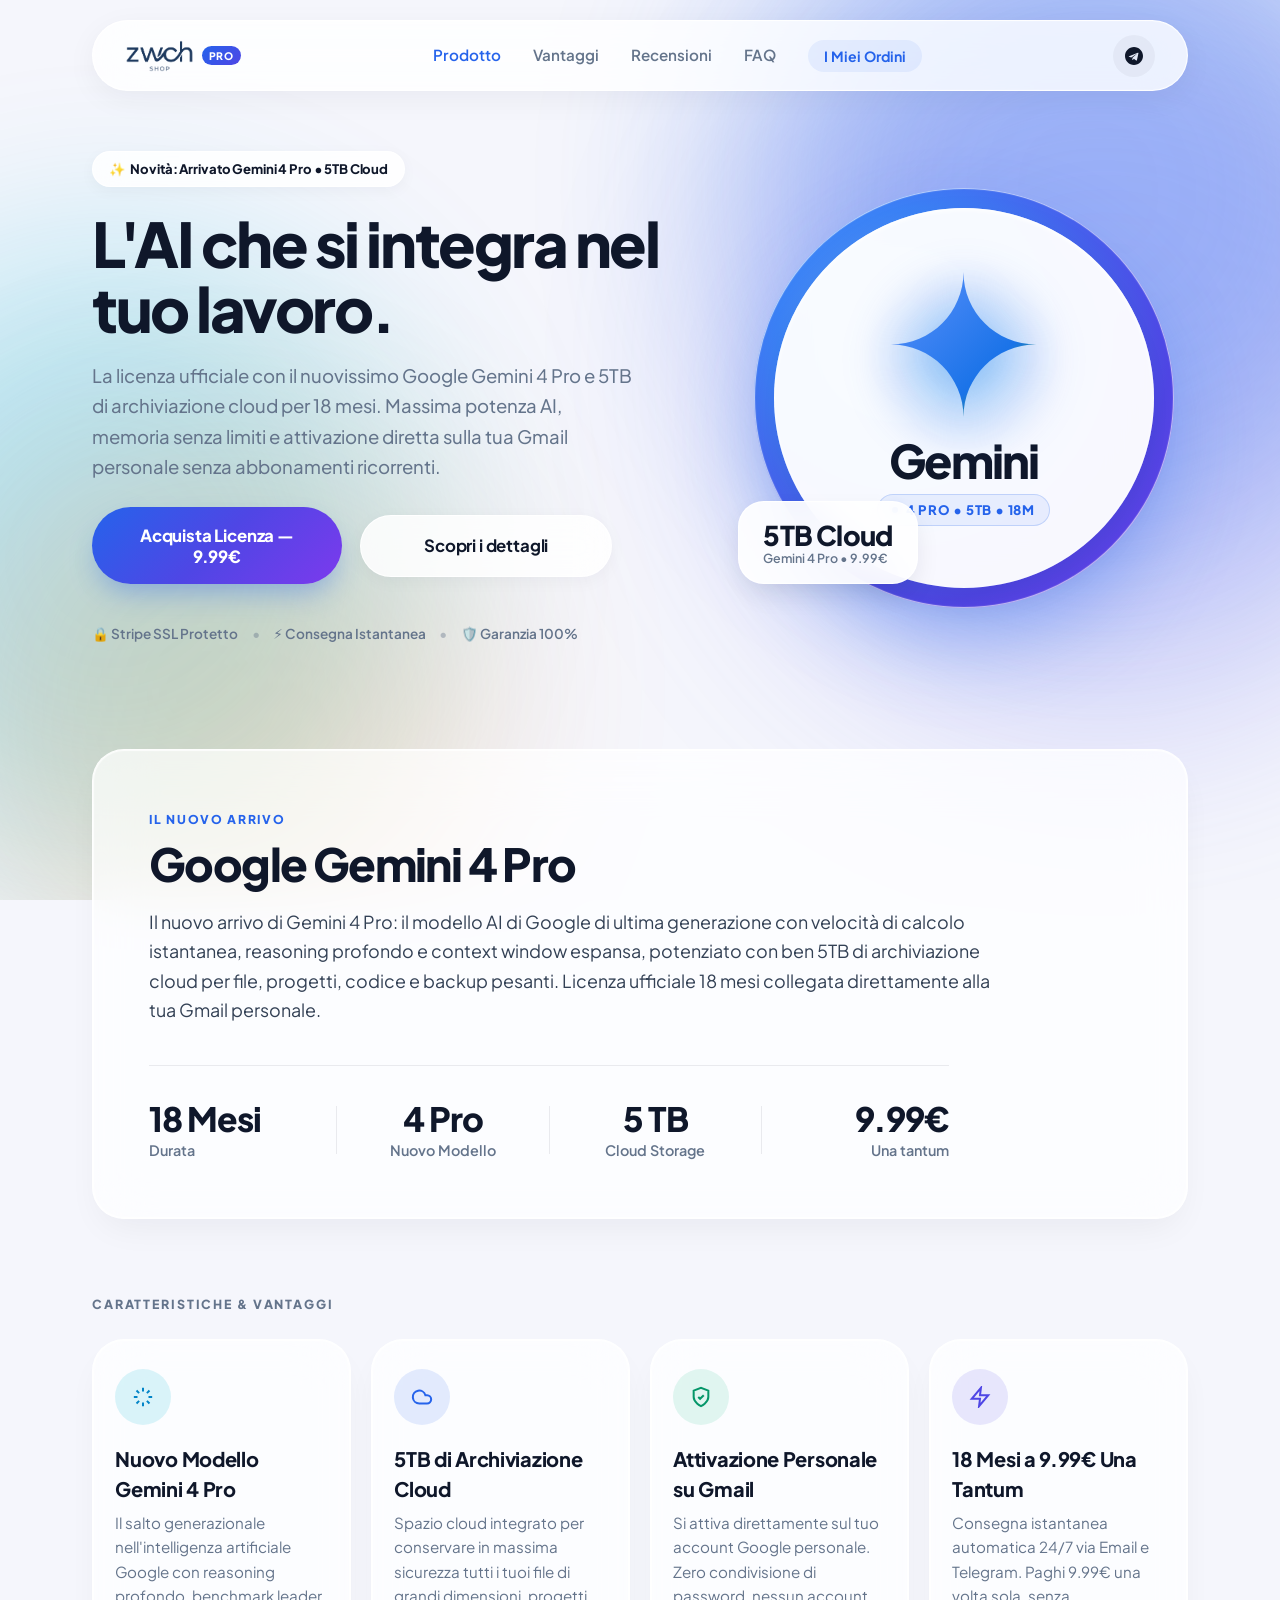
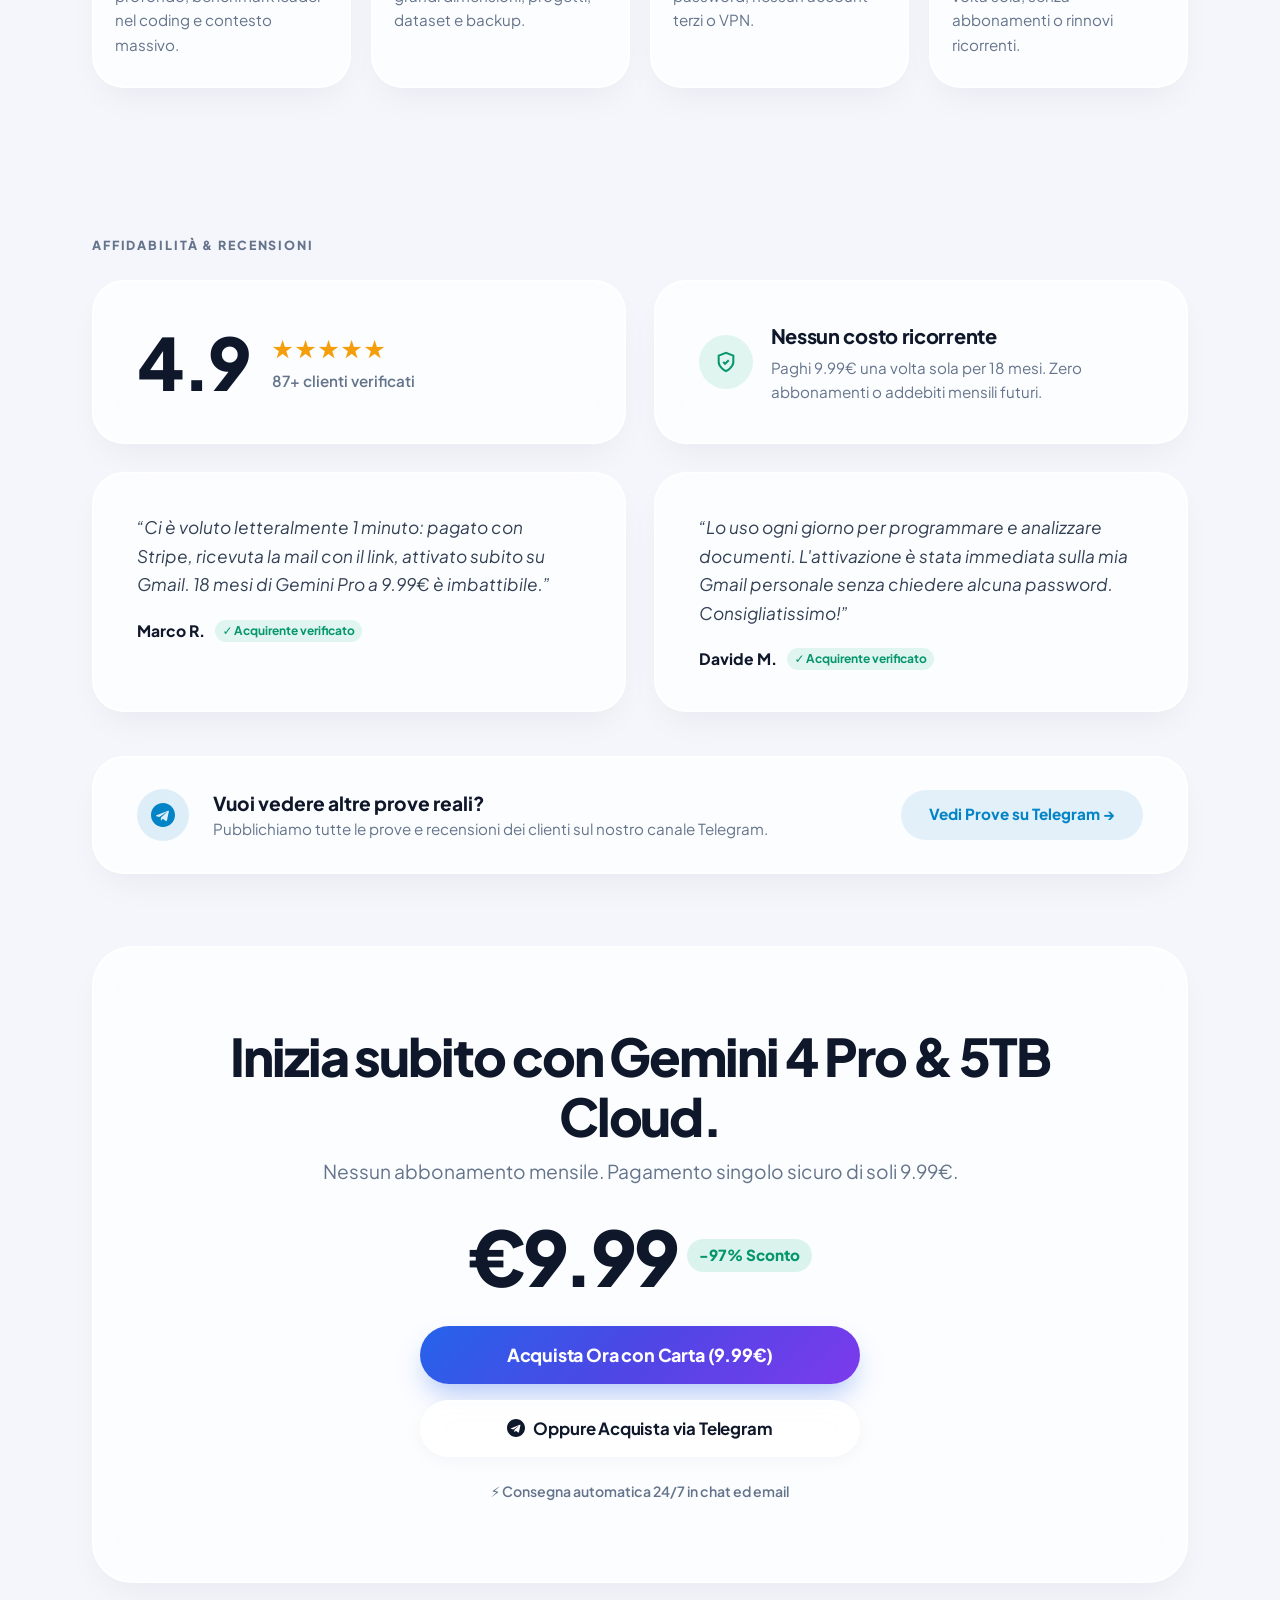
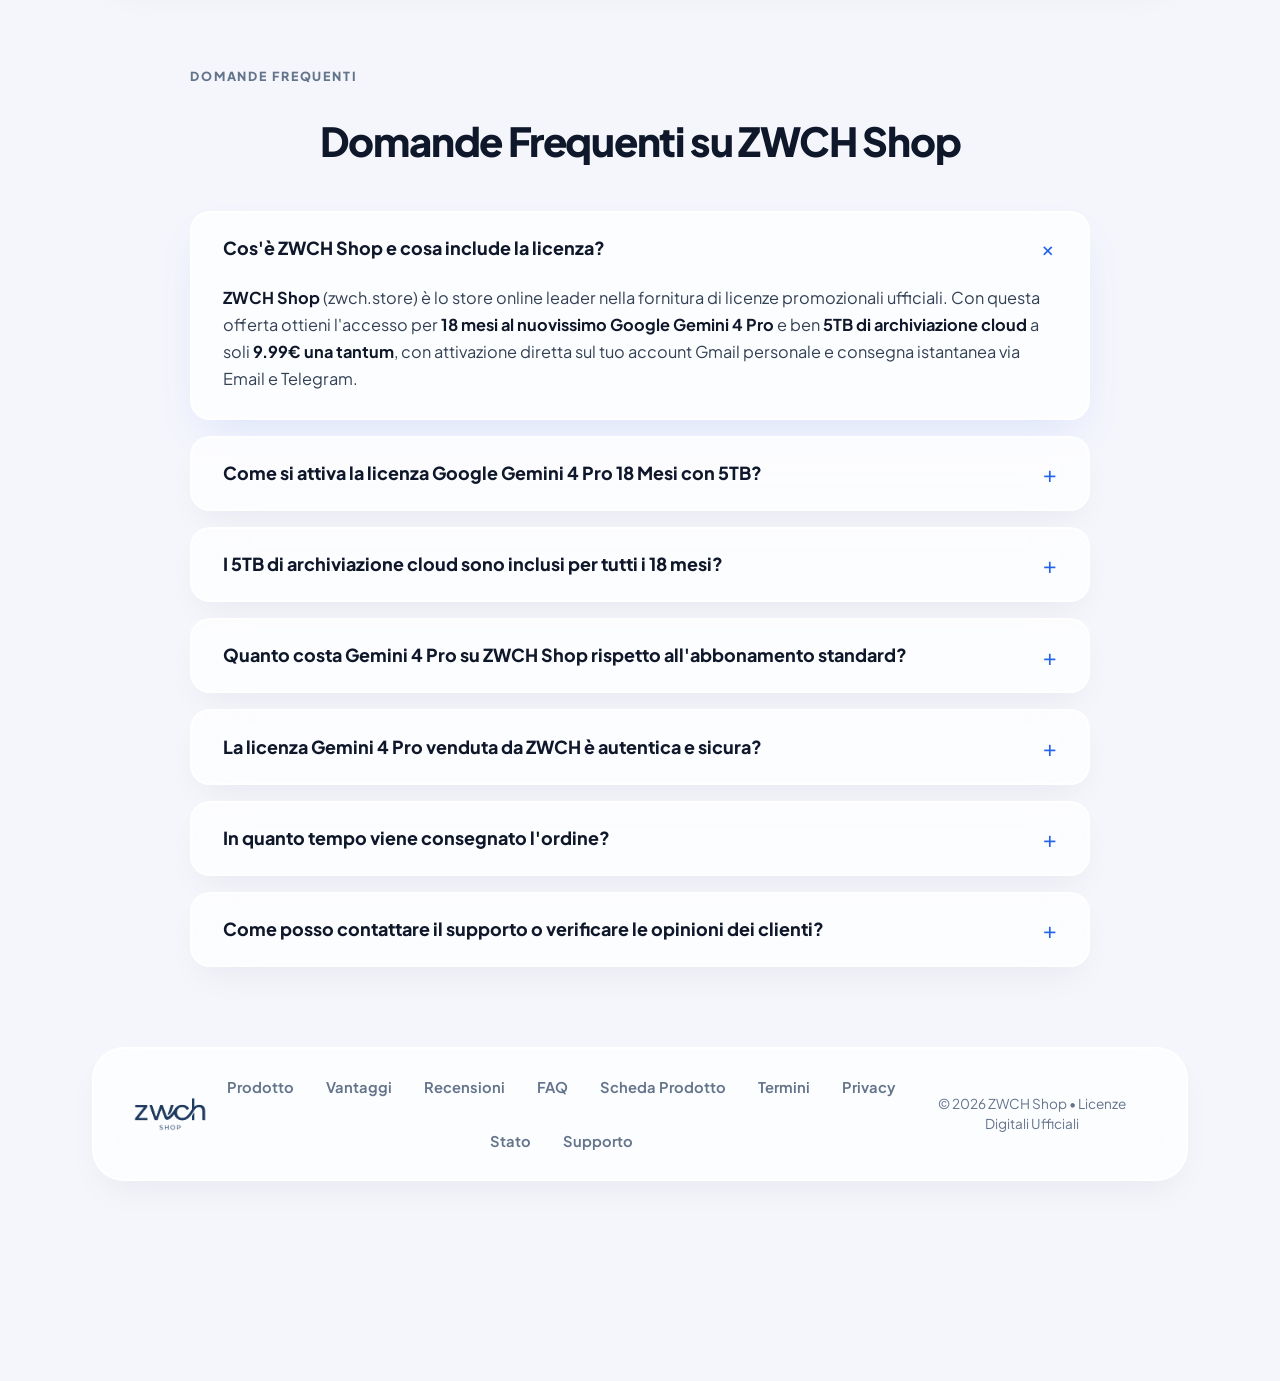
==== commit c506db09: "aggiunta descrizione per gemini argon 4" ====
--- a/index.html
+++ b/index.html
@@ -9,9 +9,9 @@
   <meta name="format-detection" content="telephone=no" />
 
   <!-- ===== PRIMARY SEO ===== -->
-  <title>ZWCH Shop — Google Gemini Pro 18 Mesi a 9.99€ | Licenza Ufficiale</title>
-  <meta name="description" content="Acquista la licenza Google Gemini Pro 18 mesi a soli 9.99€ su ZWCH Shop. Consegna istantanea via Email e Telegram. Attivazione diretta su Gmail personale, nessun abbonamento." />
-  <meta name="keywords" content="ZWCH, ZWCH Shop, zwch.store, Gemini Pro economico, comprare Gemini link, licenza Gemini Pro, Google Gemini 18 mesi, offerta Gemini Pro 9.99 euro, Gemini Pro Telegram, licenza AI economica, ZWCH Gemini" />
+  <title>ZWCH Shop — Google Gemini 4 Pro 18 Mesi + 5TB Cloud a 9.99€ | Licenza Ufficiale</title>
+  <meta name="description" content="Acquista la licenza ufficiale per il nuovo Google Gemini 4 Pro 18 Mesi con 5TB di archiviazione cloud a soli 9.99€. Consegna istantanea via Email e Telegram. Attivazione su Gmail personale, nessun abbonamento." />
+  <meta name="keywords" content="ZWCH, ZWCH Shop, zwch.store, Gemini 4 Pro, Google Gemini 4 Pro, Gemini 4 Pro 5TB, 5TB cloud storage, licenza Gemini 4 Pro, Google Gemini 18 mesi, offerta Gemini 9.99 euro, Gemini Pro Telegram, licenza AI economica, ZWCH Gemini" />
   <meta name="author" content="ZWCH Shop" />
   <meta name="robots" content="index, follow, max-snippet:-1, max-image-preview:large, max-video-preview:-1" />
   <meta name="googlebot" content="index, follow, max-snippet:-1, max-image-preview:large, max-video-preview:-1" />
@@ -35,8 +35,8 @@
   <!-- ===== OPEN GRAPH ===== -->
   <meta property="og:type" content="website" />
   <meta property="og:site_name" content="ZWCH Shop" />
-  <meta property="og:title" content="ZWCH Shop — Google Gemini Pro 18 Mesi a 9.99€" />
-  <meta property="og:description" content="La licenza Google Gemini Pro ufficiale per 18 mesi a soli 9.99€. Consegna istantanea via Email e Telegram. Attivazione su Gmail, nessun abbonamento." />
+  <meta property="og:title" content="ZWCH Shop — Google Gemini 4 Pro 18 Mesi + 5TB Cloud a 9.99€" />
+  <meta property="og:description" content="La licenza ufficiale con il nuovissimo Google Gemini 4 Pro e 5TB di spazio cloud per 18 mesi a soli 9.99€. Consegna istantanea via Email e Telegram. Attivazione su Gmail, nessun abbonamento." />
   <meta property="og:url" content="https://www.zwch.store/" />
   <meta property="og:image" content="https://www.zwch.store/og-image.png?v=3" />
   <meta property="og:image:width" content="1200" />
@@ -46,8 +46,8 @@
   <!-- ===== TWITTER CARD ===== -->
   <meta name="twitter:card" content="summary_large_image" />
   <meta name="twitter:site" content="@zwchshop" />
-  <meta name="twitter:title" content="ZWCH Shop — Google Gemini Pro 18 Mesi a 9.99€" />
-  <meta name="twitter:description" content="Licenza Google Gemini Pro 18 Mesi a soli 9.99€. Consegna istantanea via Email e Telegram su zwch.store" />
+  <meta name="twitter:title" content="ZWCH Shop — Google Gemini 4 Pro 18 Mesi + 5TB Cloud a 9.99€" />
+  <meta name="twitter:description" content="Licenza Google Gemini 4 Pro 18 Mesi con 5TB di archiviazione cloud a soli 9.99€. Consegna istantanea via Email e Telegram su zwch.store" />
   <meta name="twitter:image" content="https://www.zwch.store/og-image.png?v=3" />
 
   <!-- ===== SCHEMA: WebSite (enables Google Sitelinks Search) ===== -->
@@ -58,7 +58,7 @@
     "name": "ZWCH Shop",
     "alternateName": ["ZWCH", "zwch.store", "ZWCH Store", "ZWCH Gemini"],
     "url": "https://www.zwch.store/",
-    "description": "ZWCH Shop è lo store online per l'acquisto di licenze Google Gemini Pro 18 Mesi a 9.99€ con attivazione immediata su Gmail.",
+    "description": "ZWCH Shop è lo store online per l'acquisto di licenze Google Gemini 4 Pro 18 Mesi con 5TB di archiviazione cloud a 9.99€ con attivazione immediata su Gmail.",
     "potentialAction": {
       "@type": "SearchAction",
       "target": "https://www.zwch.store/?q={search_term_string}",
@@ -76,7 +76,7 @@
     "alternateName": "ZWCH",
     "url": "https://www.zwch.store/",
     "logo": "https://www.zwch.store/favicon.png",
-    "description": "ZWCH Shop fornisce licenze ufficiali Google Gemini Pro 18 Mesi a prezzi scontati con consegna istantanea via Email e Telegram.",
+    "description": "ZWCH Shop fornisce licenze ufficiali per il nuovo Google Gemini 4 Pro 18 Mesi con 5TB di archiviazione cloud a prezzi promozionali con consegna istantanea via Email e Telegram.",
     "sameAs": ["https://t.me/zwchshope_bot"],
     "contactPoint": {
       "@type": "ContactPoint",
@@ -92,14 +92,14 @@
   {
     "@context": "https://schema.org",
     "@type": "Product",
-    "name": "Google Gemini Pro 18 Mesi — Licenza Ufficiale",
-    "alternateName": ["Gemini Pro Economico", "Licenza Gemini 18 Mesi", "ZWCH Gemini Pro"],
-    "description": "Acquista la licenza Google Gemini Pro per 18 mesi di accesso AI completo a soli 9.99€. Nessun abbonamento mensile, attivazione diretta su account Gmail personale. Consegna istantanea via Email e Telegram tramite bot @zwchshope_bot.",
+    "name": "Google Gemini 4 Pro 18 Mesi + 5TB Cloud — Licenza Ufficiale",
+    "alternateName": ["Gemini 4 Pro 5TB", "Google Gemini 4 Pro Economico", "Licenza Gemini 4 Pro 18 Mesi"],
+    "description": "Acquista la licenza ufficiale con il nuovissimo Google Gemini 4 Pro per 18 mesi e 5TB di archiviazione cloud a soli 9.99€. Nessun abbonamento mensile, attivazione diretta su account Gmail personale. Consegna istantanea via Email e Telegram tramite bot @zwchshope_bot.",
     "brand": { "@type": "Brand", "name": "Google" },
     "seller": { "@type": "Organization", "name": "ZWCH Shop" },
     "image": "https://www.zwch.store/18_Months.png",
-    "sku": "GEMINI-PRO-18M",
-    "mpn": "ZWCH-GP-18",
+    "sku": "GEMINI-4PRO-5TB-18M",
+    "mpn": "ZWCH-G4P-5TB",
     "offers": {
       "@type": "Offer",
       "priceCurrency": "EUR",
@@ -165,31 +165,39 @@
         "name": "Cos'è ZWCH Shop e come funziona?",
         "acceptedAnswer": {
           "@type": "Answer",
-          "text": "ZWCH Shop (zwch.store) è lo store online specializzato nella fornitura di licenze e accessi promozionali ufficiali per software e intelligenza artificiale. Offriamo la licenza Google Gemini Pro per 18 mesi a soli 9.99€ con attivazione diretta sul tuo account personale, pagamento sicuro con Stripe e consegna immediata via Email e Telegram."
+          "text": "ZWCH Shop (zwch.store) è lo store online specializzato nella fornitura di licenze e accessi promozionali ufficiali per software e intelligenza artificiale. Offriamo la licenza Google Gemini 4 Pro con 5TB di archiviazione per 18 mesi a soli 9.99€ con attivazione diretta sul tuo account personale, pagamento sicuro con Stripe e consegna immediata via Email e Telegram."
         }
       },
       {
         "@type": "Question",
-        "name": "Come si attiva la licenza Google Gemini Pro 18 Mesi?",
+        "name": "Come si attiva la licenza Google Gemini 4 Pro 18 Mesi con 5TB?",
         "acceptedAnswer": {
           "@type": "Answer",
-          "text": "Dopo il pagamento riceverai un link di attivazione ufficiale. Ti basta cliccare sul link mentre sei connesso al tuo account Google personale (Gmail) e confermare l'attivazione. Nessuna richiesta di password, nessun account condiviso e nessuna VPN necessaria: la licenza si collega direttamente al tuo profilo."
+          "text": "Dopo il pagamento riceverai un link di attivazione ufficiale. Ti basta cliccare sul link mentre sei connesso al tuo account Google personale (Gmail) e confermare l'attivazione. Nessuna richiesta di password, nessun account condiviso e nessuna VPN necessaria: la licenza e i 5TB di spazio si collegano direttamente al tuo profilo."
         }
       },
       {
         "@type": "Question",
-        "name": "Quanto costa Gemini Pro su ZWCH Shop rispetto all'abbonamento ufficiale?",
+        "name": "I 5TB di archiviazione cloud sono inclusi per tutti i 18 mesi?",
         "acceptedAnswer": {
           "@type": "Answer",
-          "text": "L'abbonamento standard a Google Gemini Advanced ha un costo di circa 21.99€ al mese (oltre 390€ per 18 mesi). Con l'offerta esclusiva di ZWCH Shop, paghi soltanto 9.99€ una tantum per 18 mesi completi, risparmiando oltre il 97% senza rinnovi automatici o costi nascosti."
+          "text": "Sì, i 5TB di archiviazione cloud sono inclusi per l'intera durata della licenza di 18 mesi, ideali per salvare progetti, dataset di machine learning, backup di sistema e file pesanti su Google."
         }
       },
       {
         "@type": "Question",
-        "name": "La licenza Gemini Pro venduta da ZWCH è autentica e sicura?",
+        "name": "Quanto costa Gemini 4 Pro su ZWCH Shop rispetto all'abbonamento ufficiale?",
         "acceptedAnswer": {
           "@type": "Answer",
-          "text": "Sì, tutte le licenze fornite da ZWCH Shop derivano da accordi e canali promozionali autorizzati e garantiscono l'accesso ufficiale alla suite completa di Gemini Pro sui server Google. I tuoi dati personali rimangono riservati e conformi ai massimi standard di privacy."
+          "text": "L'abbonamento standard per un piano AI avanzato e piani cloud comparabili ha un costo di oltre 21.99€ al mese (più di 390€ per 18 mesi). Con l'offerta esclusiva di ZWCH Shop, paghi soltanto 9.99€ una tantum per 18 mesi completi, risparmiando oltre il 97% senza rinnovi automatici o costi nascosti."
+        }
+      },
+      {
+        "@type": "Question",
+        "name": "La licenza Gemini 4 Pro venduta da ZWCH è autentica e sicura?",
+        "acceptedAnswer": {
+          "@type": "Answer",
+          "text": "Sì, tutte le licenze fornite da ZWCH Shop derivano da accordi e canali promozionali autorizzati e garantiscono l'accesso ufficiale alla suite completa di Gemini 4 Pro e ai 5TB di cloud sui server Google. I tuoi dati personali rimangono riservati e conformi ai massimi standard di privacy."
         }
       },
       {
@@ -227,7 +235,7 @@
       {
         "@type": "ListItem",
         "position": 2,
-        "name": "Google Gemini Pro 18 Mesi — 9.99€",
+        "name": "Google Gemini 4 Pro 18 Mesi + 5TB Cloud — 9.99€",
         "item": "https://www.zwch.store/#prodotto"
       }
     ]
@@ -343,7 +351,7 @@
       <!-- Top Pill Tag (New Release style) -->
       <div class="hero-top-tag-wrap">
         <span class="pill-tag-release">
-          <span class="tag-sparkle">&#10024;</span> Offerta Ufficiale ZWCH
+          <span class="tag-sparkle">&#10024;</span> Novit&agrave;: Arrivato Gemini 4 Pro &bull; 5TB Cloud
         </span>
       </div>
 
@@ -351,7 +359,7 @@
       <div class="hero-headline-wrap">
         <h1 class="hero-main-title">L'AI che si integra nel tuo lavoro.</h1>
         <p class="hero-main-sub">
-          La licenza ufficiale Google Gemini Pro per 18 mesi. Accesso completo e illimitato sulla tua Gmail personale, senza abbonamenti ricorrenti.
+          La licenza ufficiale con il nuovissimo Google Gemini 4 Pro e 5TB di archiviazione cloud per 18 mesi. Massima potenza AI, memoria senza limiti e attivazione diretta sulla tua Gmail personale senza abbonamenti ricorrenti.
         </p>
       </div>
 
@@ -376,14 +384,14 @@
               <div class="gemini-brand-text">Gemini</div>
               <div class="gemini-tier-pill">
                 <span class="tier-pill-pulse"></span>
-                <span>PRO &bull; 18 MESI</span>
+                <span>4 PRO &bull; 5TB &bull; 18M</span>
               </div>
             </div>
           </div>
           <!-- Floating Feature Badge (like 40h battery life in image 1) -->
           <div class="hero-orb-floating-badge">
-            <span class="floating-badge-val">18 Mesi</span>
-            <span class="floating-badge-sub">9.99&euro; una tantum</span>
+            <span class="floating-badge-val">5TB Cloud</span>
+            <span class="floating-badge-sub">Gemini 4 Pro &bull; 9.99&euro;</span>
           </div>
         </div>
       </div>
@@ -416,13 +424,13 @@
 
       <!-- THE PRODUCT Glass Card (Screenshot 2 Top Card) -->
       <div class="card-the-product glass-card">
-        <span class="card-category-label">IL PRODOTTO</span>
-        <h2 class="card-product-title">Google Gemini Pro</h2>
+        <span class="card-category-label">IL NUOVO ARRIVO</span>
+        <h2 class="card-product-title">Google Gemini 4 Pro</h2>
         <p class="card-product-desc">
-          La suite di intelligenza artificiale pi&ugrave; avanzata di Google per coding generation, scrittura e analisi dati complessa. Licenza ufficiale collegata direttamente al tuo account Gmail personale.
+          Il nuovo arrivo di Gemini 4 Pro: il modello AI di Google di ultima generazione con velocit&agrave; di calcolo istantanea, reasoning profondo e context window espansa, potenziato con ben 5TB di archiviazione cloud per file, progetti, codice e backup pesanti. Licenza ufficiale 18 mesi collegata direttamente alla tua Gmail personale.
         </p>
 
-        <!-- 3-Column Metrics Row with Vertical Dividers -->
+        <!-- 4-Column Metrics Row with Vertical Dividers -->
         <div class="product-metrics-grid">
           <div class="metric-col">
             <span class="metric-num">18 Mesi</span>
@@ -430,13 +438,18 @@
           </div>
           <div class="metric-divider"></div>
           <div class="metric-col">
-            <span class="metric-num">Illimitato</span>
-            <span class="metric-lbl">Accesso AI</span>
+            <span class="metric-num">4 Pro</span>
+            <span class="metric-lbl">Nuovo Modello</span>
+          </div>
+          <div class="metric-divider"></div>
+          <div class="metric-col">
+            <span class="metric-num">5 TB</span>
+            <span class="metric-lbl">Cloud Storage</span>
           </div>
           <div class="metric-divider"></div>
           <div class="metric-col">
             <span class="metric-num">9.99&euro;</span>
-            <span class="metric-lbl">Costo totale</span>
+            <span class="metric-lbl">Una tantum</span>
           </div>
         </div>
       </div>
@@ -446,39 +459,50 @@
         <span class="section-caps-label">CARATTERISTICHE &amp; VANTAGGI</span>
       </div>
 
-      <!-- 3 Stacked Feature Pill Cards (Screenshot 2 Bottom List) -->
+      <!-- 4 Stacked Feature Pill Cards -->
       <div class="features-pill-stack">
 
-        <!-- Feature 1: Personal Gmail -->
+        <!-- Feature 1: Gemini 4 Pro -->
+        <div class="feature-pill-card glass-card">
+          <div class="feature-icon-circle icon-cyan">
+            <svg viewBox="0 0 24 24" fill="none" stroke="currentColor" stroke-width="2.2" width="22" height="22"><path d="M12 2v4M12 18v4M4.93 4.93l2.83 2.83M16.24 16.24l2.83 2.83M2 12h4M18 12h4M4.93 19.07l2.83-2.83M16.24 7.76l2.83-2.83"/></svg>
+          </div>
+          <div class="feature-text-block">
+            <h3 class="feature-pill-title">Nuovo Modello Gemini 4 Pro</h3>
+            <p class="feature-pill-desc">Il salto generazionale nell'intelligenza artificiale Google con reasoning profondo, benchmark leader nel coding e contesto massivo.</p>
+          </div>
+        </div>
+
+        <!-- Feature 2: 5TB Cloud Storage -->
         <div class="feature-pill-card glass-card">
           <div class="feature-icon-circle icon-blue">
-            <svg viewBox="0 0 24 24" fill="none" stroke="currentColor" stroke-width="2.2" width="22" height="22"><path d="M22 12h-4l-3 9L9 3l-3 9H2"/></svg>
+            <svg viewBox="0 0 24 24" fill="none" stroke="currentColor" stroke-width="2.2" width="22" height="22"><path d="M17.5 19H9a7 7 0 1 1 6.71-9h1.79a4.5 4.5 0 1 1 0 9Z"/></svg>
+          </div>
+          <div class="feature-text-block">
+            <h3 class="feature-pill-title">5TB di Archiviazione Cloud</h3>
+            <p class="feature-pill-desc">Spazio cloud integrato per conservare in massima sicurezza tutti i tuoi file di grandi dimensioni, progetti, dataset e backup.</p>
+          </div>
+        </div>
+
+        <!-- Feature 3: Personal Gmail -->
+        <div class="feature-pill-card glass-card">
+          <div class="feature-icon-circle icon-shield">
+            <svg viewBox="0 0 24 24" fill="none" stroke="currentColor" stroke-width="2.2" width="22" height="22"><path d="M12 22s8-4 8-10V5l-8-3-8 3v7c0 6 8 10 8 10z"/><polyline points="9 12 11 14 15 10"/></svg>
           </div>
           <div class="feature-text-block">
             <h3 class="feature-pill-title">Attivazione Personale su Gmail</h3>
-            <p class="feature-pill-desc">Si attiva direttamente sul tuo profilo Google esistente. Nessuna condivisione di password n&eacute; account terzi.</p>
-          </div>
-        </div>
-
-        <!-- Feature 2: 18 Months Full Access -->
-        <div class="feature-pill-card glass-card">
-          <div class="feature-icon-circle icon-cyan">
-            <svg viewBox="0 0 24 24" fill="none" stroke="currentColor" stroke-width="2.2" width="22" height="22"><rect x="1" y="6" width="18" height="12" rx="2"/><path d="M23 13v-2"/></svg>
-          </div>
-          <div class="feature-text-block">
-            <h3 class="feature-pill-title">18 Mesi di AI Illimitata</h3>
-            <p class="feature-pill-desc">1 anno e mezzo completo di accesso a Gemini Pro con reasoning avanzato per studio, coding e lavoro.</p>
-          </div>
-        </div>
-
-        <!-- Feature 3: Instant Delivery & Zero Recurring -->
+            <p class="feature-pill-desc">Si attiva direttamente sul tuo account Google personale. Zero condivisione di password, nessun account terzi o VPN.</p>
+          </div>
+        </div>
+
+        <!-- Feature 4: Instant Delivery & Zero Recurring -->
         <div class="feature-pill-card glass-card">
           <div class="feature-icon-circle icon-indigo">
-            <svg viewBox="0 0 24 24" fill="none" stroke="currentColor" stroke-width="2.2" width="22" height="22"><path d="M12 22s8-4 8-10V5l-8-3-8 3v7c0 6 8 10 8 10z"/></svg>
+            <svg viewBox="0 0 24 24" fill="none" stroke="currentColor" stroke-width="2.2" width="22" height="22"><polygon points="13 2 3 14 12 14 11 22 21 10 12 10 13 2"/></svg>
           </div>
           <div class="feature-text-block">
-            <h3 class="feature-pill-title">Consegna Istantanea &amp; Zero VPN</h3>
-            <p class="feature-pill-desc">Ricevi il link ufficiale in ~5 secondi via Email e Telegram. Nessuna VPN richiesta per l'utilizzo.</p>
+            <h3 class="feature-pill-title">18 Mesi a 9.99&euro; Una Tantum</h3>
+            <p class="feature-pill-desc">Consegna istantanea automatica 24/7 via Email e Telegram. Paghi 9.99&euro; una volta sola, senza abbonamenti o rinnovi ricorrenti.</p>
           </div>
         </div>
 
@@ -560,8 +584,8 @@
 
       <!-- BIG BOTTOM CTA CARD (Screenshot 3 Centerpiece) -->
       <div class="card-big-cta glass-card">
-        <h2 class="big-cta-title">Inizia subito con Gemini Pro.</h2>
-        <p class="big-cta-sub">Nessun abbonamento mensile. Pagamento singolo sicuro.</p>
+        <h2 class="big-cta-title">Inizia subito con Gemini 4 Pro &amp; 5TB Cloud.</h2>
+        <p class="big-cta-sub">Nessun abbonamento mensile. Pagamento singolo sicuro di soli 9.99&euro;.</p>
         
         <div class="big-cta-price-row">
           <span class="big-cta-price">&#8364;9.99</span>
@@ -592,41 +616,51 @@
         <div class="faq-accordion-list">
           <details class="faq-card-item glass-card" open>
             <summary class="faq-card-summary">
-              <span>Cos'&egrave; ZWCH Shop e come funziona?</span>
+              <span>Cos'&egrave; ZWCH Shop e cosa include la licenza?</span>
               <span class="faq-icon-chevron" aria-hidden="true">+</span>
             </summary>
             <div class="faq-card-answer">
-              <p><strong>ZWCH Shop</strong> (zwch.store) &egrave; lo store online specializzato nella fornitura di licenze e accessi promozionali ufficiali per software e intelligenza artificiale. Offriamo la licenza <strong>Google Gemini Pro per 18 mesi a soli 9.99&euro;</strong> con attivazione diretta sul tuo account personale, pagamento sicuro con Stripe e consegna immediata via Email e Telegram.</p>
+              <p><strong>ZWCH Shop</strong> (zwch.store) &egrave; lo store online leader nella fornitura di licenze promozionali ufficiali. Con questa offerta ottieni l'accesso per <strong>18 mesi al nuovissimo Google Gemini 4 Pro</strong> e ben <strong>5TB di archiviazione cloud</strong> a soli <strong>9.99&euro; una tantum</strong>, con attivazione diretta sul tuo account Gmail personale e consegna istantanea via Email e Telegram.</p>
             </div>
           </details>
 
           <details class="faq-card-item glass-card">
             <summary class="faq-card-summary">
-              <span>Come si attiva la licenza Google Gemini Pro 18 Mesi?</span>
+              <span>Come si attiva la licenza Google Gemini 4 Pro 18 Mesi con 5TB?</span>
               <span class="faq-icon-chevron" aria-hidden="true">+</span>
             </summary>
             <div class="faq-card-answer">
-              <p>Dopo il pagamento riceverai un link di attivazione ufficiale. Ti basta cliccare sul link mentre sei connesso al tuo account Google personale (Gmail) e confermare l'attivazione. Nessuna richiesta di password, nessun account condiviso e nessuna VPN necessaria: la licenza si collega direttamente al tuo profilo.</p>
+              <p>Subito dopo il pagamento riceverai un link di attivazione ufficiale. Ti basta cliccare sul link mentre sei connesso al tuo account Google personale (Gmail) e confermare l'attivazione. Nessuna richiesta di password, nessun account condiviso e nessuna VPN necessaria: la licenza Gemini 4 Pro e i 5TB di spazio si collegano direttamente al tuo profilo.</p>
             </div>
           </details>
 
           <details class="faq-card-item glass-card">
             <summary class="faq-card-summary">
-              <span>Quanto costa Gemini Pro su ZWCH Shop rispetto all'abbonamento standard?</span>
+              <span>I 5TB di archiviazione cloud sono inclusi per tutti i 18 mesi?</span>
               <span class="faq-icon-chevron" aria-hidden="true">+</span>
             </summary>
             <div class="faq-card-answer">
-              <p>L'abbonamento standard a Google Gemini Advanced ha un costo di circa 21.99&euro; al mese (oltre 390&euro; per 18 mesi). Con l'offerta esclusiva di ZWCH Shop, paghi <strong>soltanto 9.99&euro; una tantum</strong> per 18 mesi completi, risparmiando oltre il 97% senza rinnovi automatici o costi nascosti.</p>
+              <p>S&igrave;, i 5TB di spazio di archiviazione cloud su Google sono garantiti e inclusi per tutti i 18 mesi della licenza. Potrai archiviare file pesanti, progetti di lavoro, codice, video in alta definizione e backup completi senza limiti.</p>
             </div>
           </details>
 
           <details class="faq-card-item glass-card">
             <summary class="faq-card-summary">
-              <span>La licenza Gemini Pro venduta da ZWCH &egrave; autentica e sicura?</span>
+              <span>Quanto costa Gemini 4 Pro su ZWCH Shop rispetto all'abbonamento standard?</span>
               <span class="faq-icon-chevron" aria-hidden="true">+</span>
             </summary>
             <div class="faq-card-answer">
-              <p>S&igrave;, tutte le licenze fornite da ZWCH Shop derivano da accordi e canali promozionali autorizzati e garantiscono l'accesso ufficiale alla suite completa di Gemini Pro sui server Google. I tuoi dati personali rimangono riservati e conformi ai massimi standard di privacy.</p>
+              <p>Un abbonamento a piani AI avanzati e a tagli di storage cloud equivalenti ha un costo che supera i 21.99&euro; al mese (oltre 390&euro; per 18 mesi). Con l'offerta esclusiva di ZWCH Shop, paghi <strong>soltanto 9.99&euro; una tantum</strong> per 18 mesi completi, risparmiando oltre il 97% senza rinnovi automatici o costi nascosti.</p>
+            </div>
+          </details>
+
+          <details class="faq-card-item glass-card">
+            <summary class="faq-card-summary">
+              <span>La licenza Gemini 4 Pro venduta da ZWCH &egrave; autentica e sicura?</span>
+              <span class="faq-icon-chevron" aria-hidden="true">+</span>
+            </summary>
+            <div class="faq-card-answer">
+              <p>S&igrave;, tutte le licenze fornite da ZWCH Shop derivano da accordi e canali promozionali autorizzati e garantiscono l'accesso ufficiale alla suite completa di Gemini 4 Pro e ai 5TB di cloud sui server Google. I tuoi dati personali rimangono riservati e protetti dai massimi standard di privacy Google.</p>
             </div>
           </details>
 
--- a/style.css
+++ b/style.css
@@ -155,16 +155,10 @@
   padding: 0 1.25rem;
 }
 
-@media (min-width: 640px) {
+@media (min-width: 640px) and (max-width: 767px) {
   .page-container {
     max-width: 520px;
     padding: 0 1.5rem;
-  }
-}
-
-@media (min-width: 1024px) {
-  .page-container {
-    max-width: 540px; /* Keeps the focused Aura design elegant on desktop */
   }
 }
 
@@ -179,7 +173,7 @@
   padding: 0 1.25rem;
 }
 
-@media (min-width: 640px) {
+@media (min-width: 640px) and (max-width: 767px) {
   .navbar-wrapper {
     max-width: 520px;
     padding: 0 1.5rem;
@@ -748,7 +742,7 @@
   margin-bottom: 1.75rem;
 }
 
-/* 3-Column Metrics Row with Clean Dividers */
+/* 4-Column Metrics Row with Clean Dividers */
 .product-metrics-grid {
   display: flex;
   align-items: center;
@@ -772,7 +766,7 @@
 
 .metric-num {
   display: block;
-  font-size: 1.35rem;
+  font-size: 1.22rem;
   font-weight: 850;
   letter-spacing: -0.03em;
   color: var(--text-main);
@@ -781,17 +775,18 @@
 
 .metric-lbl {
   display: block;
-  font-size: 0.78rem;
+  font-size: 0.74rem;
   font-weight: 600;
   color: var(--text-muted);
   margin-top: 2px;
+  white-space: nowrap;
 }
 
 .metric-divider {
   width: 1px;
-  height: 38px;
+  height: 36px;
   background: var(--border-subtle);
-  margin: 0 0.5rem;
+  margin: 0 0.35rem;
 }
 
 /* Features Stack of 3 Pill Cards */
@@ -1720,3 +1715,807 @@
   padding: 3px 8px;
   border-radius: var(--radius-pill);
 }
+
+/* ═════════════════════════════════════════════════════════════════════
+   14. IPAD & TABLET OPTIMIZATION (768px - 1023px)
+   Balanced wide layout, side-by-side hero CTAs, 3-col features, 2-col trust.
+   Zero changes to mobile (< 768px).
+   ═════════════════════════════════════════════════════════════════════ */
+@media (min-width: 768px) and (max-width: 1023px) {
+  /* Layout Containers */
+  .page-container {
+    max-width: 780px;
+    padding: 0 1.75rem;
+  }
+
+  .navbar-wrapper {
+    max-width: 780px;
+    padding: 0 1.75rem;
+  }
+
+  .navbar-pill-glass {
+    padding: 0.75rem 1.6rem;
+  }
+
+  /* Navigation Links on Tablet */
+  .nav-links-desktop {
+    display: flex;
+    align-items: center;
+    gap: 1.25rem;
+  }
+
+  .nav-link-item {
+    font-size: 0.9rem;
+  }
+
+  .nav-orders-btn-pill {
+    font-size: 0.84rem;
+    padding: 6px 14px;
+  }
+
+  .nav-hamburger-btn,
+  .nav-mobile-orders-icon {
+    display: none !important;
+  }
+
+  .mobile-menu-drawer {
+    display: none !important;
+  }
+
+  /* Hide bottom thumb bar on tablet */
+  .mobile-sticky-bottom-bar {
+    display: none !important;
+  }
+
+  /* Ambient Mesh Scaling */
+  .blob-blue {
+    width: 38rem;
+    height: 38rem;
+  }
+
+  .blob-cyan {
+    width: 32rem;
+    height: 32rem;
+  }
+
+  .blob-indigo {
+    width: 40rem;
+    height: 40rem;
+  }
+
+  /* Screen 1: Hero Section */
+  .screen-hero {
+    align-items: center;
+    text-align: center;
+    padding-top: 2.75rem;
+    padding-bottom: 4.5rem;
+  }
+
+  .hero-top-tag-wrap {
+    margin-bottom: 1.5rem;
+  }
+
+  .hero-headline-wrap {
+    max-width: 680px;
+    margin-bottom: 2rem;
+  }
+
+  .hero-main-title {
+    font-size: 3.2rem;
+    line-height: 1.1;
+    letter-spacing: -0.04em;
+    text-align: center;
+  }
+
+  .hero-main-sub {
+    font-size: 1.12rem;
+    line-height: 1.6;
+    text-align: center;
+    max-width: 620px;
+    margin: 0 auto;
+  }
+
+  .hero-visual-center-wrap {
+    margin: 1.5rem 0 2.5rem;
+  }
+
+  .hero-orb-outer {
+    width: 360px;
+    height: 360px;
+    padding: 1rem;
+  }
+
+  .gemini-star-halo {
+    width: 180px;
+    height: 180px;
+  }
+
+  .gemini-star-svg {
+    width: 145px;
+    height: 145px;
+  }
+
+  .gemini-brand-text {
+    font-size: 2.6rem;
+  }
+
+  .hero-orb-floating-badge {
+    bottom: 1rem;
+    left: 0.5rem;
+    padding: 0.95rem 1.35rem;
+  }
+
+  .floating-badge-val {
+    font-size: 1.55rem;
+  }
+
+  .hero-cta-group {
+    flex-direction: row;
+    justify-content: center;
+    align-items: center;
+    gap: 1rem;
+    max-width: 480px;
+    margin: 0 auto 1.5rem;
+    width: 100%;
+  }
+
+  .hero-cta-group .btn-gradient-pill,
+  .hero-cta-group .btn-glass-pill {
+    width: auto;
+    flex: 1;
+    min-height: 52px;
+  }
+
+  .hero-micro-trust {
+    justify-content: center;
+    gap: 0.85rem;
+    font-size: 0.84rem;
+  }
+
+  /* Screen 2: Product & Features */
+  .card-the-product {
+    padding: 2.75rem 2.5rem;
+    margin-bottom: 2rem;
+  }
+
+  .card-product-title {
+    font-size: 2.4rem;
+  }
+
+  .card-product-desc {
+    font-size: 1.05rem;
+    line-height: 1.6;
+    max-width: 680px;
+  }
+
+  .product-metrics-grid {
+    padding-top: 1.75rem;
+    max-width: 650px;
+  }
+
+  .metric-num {
+    font-size: 1.75rem;
+  }
+
+  .metric-lbl {
+    font-size: 0.85rem;
+  }
+
+  .features-pill-stack {
+    display: grid;
+    grid-template-columns: repeat(2, 1fr);
+    gap: 1.15rem;
+  }
+
+  .feature-pill-card {
+    flex-direction: column;
+    align-items: flex-start;
+    text-align: left;
+    padding: 1.75rem 1.4rem;
+    gap: 1.15rem;
+  }
+
+  .feature-icon-circle {
+    width: 50px;
+    height: 50px;
+  }
+
+  .feature-pill-title {
+    font-size: 1.1rem;
+    margin-bottom: 0.35rem;
+  }
+
+  .feature-pill-desc {
+    font-size: 0.88rem;
+    line-height: 1.5;
+  }
+
+  /* Screen 3: Trust & Reviews */
+  .trust-cards-stack {
+    display: grid;
+    grid-template-columns: repeat(2, 1fr);
+    gap: 1.25rem;
+    margin-bottom: 2rem;
+  }
+
+  .trust-rating-card {
+    padding: 2rem;
+  }
+
+  .rating-big-num {
+    font-size: 3.8rem;
+  }
+
+  .trust-guarantee-card {
+    padding: 2rem;
+  }
+
+  .trust-quote-card {
+    padding: 2rem;
+  }
+
+  .quote-text {
+    font-size: 1rem;
+    line-height: 1.6;
+  }
+
+  .telegram-banner-pill {
+    flex-direction: row;
+    justify-content: space-between;
+    align-items: center;
+    padding: 1.5rem 2rem;
+    margin-bottom: 3.5rem;
+  }
+
+  .tg-banner-left {
+    gap: 1.15rem;
+  }
+
+  .tg-banner-title {
+    font-size: 1.1rem;
+  }
+
+  .tg-banner-sub {
+    font-size: 0.88rem;
+  }
+
+  .tg-banner-link-btn {
+    padding: 0.75rem 1.5rem;
+    white-space: nowrap;
+    flex-shrink: 0;
+  }
+
+  /* Big Bottom CTA */
+  .card-big-cta {
+    padding: 4rem 2.5rem;
+    margin-bottom: 4rem;
+  }
+
+  .big-cta-title {
+    font-size: 2.85rem;
+  }
+
+  .big-cta-sub {
+    font-size: 1.1rem;
+    margin-bottom: 1.25rem;
+  }
+
+  .big-cta-price {
+    font-size: 4.25rem;
+  }
+
+  .btn-big-cta,
+  .btn-big-tg {
+    max-width: 440px;
+    width: 100%;
+  }
+
+  /* FAQ & Footer */
+  .faq-container-wrap {
+    max-width: 740px;
+    margin: 0 auto 4rem;
+  }
+
+  .faq-section-title {
+    font-size: 2.15rem;
+    text-align: center;
+  }
+
+  .footer-pill-glass {
+    padding: 1.5rem 2.25rem;
+    flex-direction: row;
+    justify-content: space-between;
+    align-items: center;
+  }
+
+  .footer-brand-wrap {
+    margin-bottom: 0;
+  }
+}
+
+/* ═════════════════════════════════════════════════════════════════════
+   15. DESKTOP OPTIMIZATION (min-width: 1024px)
+   Luxury 2-column SaaS Hero, 3-column Bento Features, 2x2 Trust Grid,
+   Full Pill Navigation, Centerpiece Bottom CTA.
+   Zero changes to mobile (< 768px).
+   ═════════════════════════════════════════════════════════════════════ */
+@media (min-width: 1024px) {
+  /* Layout Containers */
+  .page-container {
+    max-width: 1160px;
+    padding: 0 2rem;
+  }
+
+  .navbar-wrapper {
+    max-width: 1160px;
+    padding: 0 2rem;
+    top: 1.25rem;
+  }
+
+  .navbar-pill-glass {
+    padding: 0.85rem 2rem;
+  }
+
+  .nav-brand-img {
+    height: 32px;
+    max-width: 150px;
+  }
+
+  /* Full Desktop Navbar */
+  .nav-links-desktop {
+    display: flex;
+    align-items: center;
+    gap: 2rem;
+  }
+
+  .nav-link-item {
+    font-size: 0.95rem;
+    font-weight: 600;
+  }
+
+  .nav-orders-btn-pill {
+    font-size: 0.88rem;
+    padding: 7px 16px;
+  }
+
+  .nav-actions-right {
+    gap: 0.75rem;
+  }
+
+  .nav-tg-btn-icon {
+    width: 42px;
+    height: 42px;
+  }
+
+  .nav-hamburger-btn,
+  .nav-mobile-orders-icon {
+    display: none !important;
+  }
+
+  .mobile-menu-drawer {
+    display: none !important;
+  }
+
+  /* Hide mobile-only sticky bar on desktop */
+  .mobile-sticky-bottom-bar {
+    display: none !important;
+  }
+
+  /* Expansive Ambient Background Blobs */
+  .blob-blue {
+    width: 48rem;
+    height: 48rem;
+    top: -12rem;
+    right: -12rem;
+  }
+
+  .blob-cyan {
+    width: 42rem;
+    height: 42rem;
+    left: -14rem;
+  }
+
+  .blob-indigo {
+    width: 50rem;
+    height: 50rem;
+    right: -14rem;
+  }
+
+  .blob-amber {
+    width: 38rem;
+    height: 38rem;
+  }
+
+  /* Screen 1: Luxury 2-Column Hero Grid */
+  .screen-hero {
+    display: grid;
+    grid-template-columns: 1.18fr 0.92fr;
+    grid-template-areas:
+      "tag    visual"
+      "head   visual"
+      "cta    visual"
+      "trust  visual";
+    align-items: center;
+    column-gap: 4.5rem;
+    row-gap: 1.5rem;
+    padding-top: 5rem;
+    padding-bottom: 6.5rem;
+    text-align: left;
+  }
+
+  .hero-top-tag-wrap {
+    grid-area: tag;
+    margin-bottom: 0;
+  }
+
+  .hero-headline-wrap {
+    grid-area: head;
+    margin-bottom: 0;
+  }
+
+  .hero-main-title {
+    font-size: 3.85rem;
+    line-height: 1.05;
+    letter-spacing: -0.04em;
+    margin-bottom: 1.25rem;
+    text-align: left;
+  }
+
+  .hero-main-sub {
+    font-size: 1.16rem;
+    line-height: 1.65;
+    max-width: 540px;
+    text-align: left;
+    color: var(--text-muted);
+  }
+
+  .hero-visual-center-wrap {
+    grid-area: visual;
+    margin: 0;
+    justify-content: center;
+  }
+
+  .hero-orb-outer {
+    width: 420px;
+    height: 420px;
+    padding: 1.25rem;
+    box-shadow: 0 40px 90px -15px rgba(37, 99, 235, 0.45), 0 0 1px 1px rgba(255, 255, 255, 0.7) inset;
+  }
+
+  .gemini-star-halo {
+    width: 200px;
+    height: 200px;
+    filter: blur(16px);
+  }
+
+  .gemini-star-svg {
+    width: 165px;
+    height: 165px;
+  }
+
+  .gemini-brand-text {
+    font-size: 2.9rem;
+    margin-top: 0.5rem;
+  }
+
+  .gemini-tier-pill {
+    padding: 5px 14px;
+    font-size: 0.82rem;
+    margin-top: 0.5rem;
+  }
+
+  .hero-orb-floating-badge {
+    bottom: 1.5rem;
+    left: -1rem;
+    padding: 1.1rem 1.55rem;
+    border-radius: 1.6rem;
+  }
+
+  .floating-badge-val {
+    font-size: 1.7rem;
+  }
+
+  .floating-badge-sub {
+    font-size: 0.78rem;
+  }
+
+  .hero-cta-group {
+    grid-area: cta;
+    flex-direction: row;
+    align-items: center;
+    gap: 1.15rem;
+    max-width: 520px;
+    margin-bottom: 0.5rem;
+  }
+
+  .hero-cta-group .btn-gradient-pill,
+  .hero-cta-group .btn-glass-pill {
+    width: auto;
+    flex: 1;
+    padding: 1.1rem 1.85rem;
+    font-size: 1.05rem;
+    min-height: 56px;
+  }
+
+  .hero-micro-trust {
+    grid-area: trust;
+    justify-content: flex-start;
+    gap: 0.85rem;
+    font-size: 0.85rem;
+    margin-top: 0.5rem;
+  }
+
+  /* Screen 2: Product & Features */
+  .screen-product-features {
+    padding-bottom: 4.5rem;
+  }
+
+  .card-the-product {
+    padding: 3.5rem 3.5rem;
+    margin-bottom: 2.75rem;
+    border-radius: var(--radius-card);
+  }
+
+  .card-product-title {
+    font-size: 2.85rem;
+    letter-spacing: -0.035em;
+    margin-bottom: 1rem;
+  }
+
+  .card-product-desc {
+    font-size: 1.12rem;
+    line-height: 1.65;
+    max-width: 850px;
+    margin-bottom: 2.5rem;
+  }
+
+  .product-metrics-grid {
+    padding-top: 2rem;
+    max-width: 800px;
+  }
+
+  .metric-num {
+    font-size: 2.1rem;
+  }
+
+  .metric-lbl {
+    font-size: 0.9rem;
+  }
+
+  .metric-divider {
+    height: 48px;
+    margin: 0 1.5rem;
+  }
+
+  .section-label-wrap {
+    margin: 4.5rem 0 1.5rem;
+  }
+
+  .features-pill-stack {
+    display: grid;
+    grid-template-columns: repeat(4, 1fr);
+    gap: 1.25rem;
+  }
+
+  .feature-pill-card {
+    flex-direction: column;
+    align-items: flex-start;
+    text-align: left;
+    padding: 1.85rem 1.4rem;
+    gap: 1.15rem;
+    border-radius: var(--radius-card);
+  }
+
+  .feature-icon-circle {
+    width: 56px;
+    height: 56px;
+  }
+
+  .feature-pill-title {
+    font-size: 1.25rem;
+    margin-bottom: 0.45rem;
+  }
+
+  .feature-pill-desc {
+    font-size: 0.95rem;
+    line-height: 1.6;
+  }
+
+  /* Screen 3: Trust, Reviews & Bottom CTA */
+  .screen-trust-cta {
+    padding-bottom: 3.5rem;
+  }
+
+  .trust-cards-stack {
+    display: grid;
+    grid-template-columns: repeat(2, 1fr);
+    gap: 1.75rem;
+    margin-bottom: 2.75rem;
+  }
+
+  .trust-rating-card {
+    padding: 2.5rem 2.75rem;
+    border-radius: var(--radius-card);
+  }
+
+  .rating-big-num {
+    font-size: 4.5rem;
+  }
+
+  .stars-gold {
+    font-size: 1.5rem;
+  }
+
+  .rating-customers-text {
+    font-size: 0.95rem;
+  }
+
+  .trust-guarantee-card {
+    padding: 2.5rem 2.75rem;
+    border-radius: var(--radius-card);
+  }
+
+  .trust-icon-circle {
+    width: 54px;
+    height: 54px;
+  }
+
+  .trust-card-title {
+    font-size: 1.25rem;
+    margin-bottom: 0.35rem;
+  }
+
+  .trust-card-desc {
+    font-size: 0.95rem;
+    line-height: 1.55;
+  }
+
+  .trust-quote-card {
+    padding: 2.5rem 2.75rem;
+    border-radius: var(--radius-card);
+  }
+
+  .quote-text {
+    font-size: 1.08rem;
+    line-height: 1.65;
+    margin-bottom: 1.25rem;
+  }
+
+  .quote-author-name {
+    font-size: 0.98rem;
+  }
+
+  .telegram-banner-pill {
+    flex-direction: row;
+    justify-content: space-between;
+    align-items: center;
+    padding: 2rem 2.75rem;
+    margin-bottom: 4.5rem;
+    border-radius: var(--radius-card);
+  }
+
+  .tg-banner-left {
+    gap: 1.5rem;
+  }
+
+  .tg-icon-circle {
+    width: 52px;
+    height: 52px;
+  }
+
+  .tg-banner-title {
+    font-size: 1.2rem;
+  }
+
+  .tg-banner-sub {
+    font-size: 0.95rem;
+  }
+
+  .tg-banner-link-btn {
+    padding: 0.85rem 1.75rem;
+    font-size: 0.95rem;
+    white-space: nowrap;
+  }
+
+  /* Big Bottom CTA */
+  .card-big-cta {
+    padding: 5rem 3.5rem;
+    margin-bottom: 5rem;
+    border-radius: 2.5rem;
+  }
+
+  .big-cta-title {
+    font-size: 3.25rem;
+    margin-bottom: 0.65rem;
+  }
+
+  .big-cta-sub {
+    font-size: 1.2rem;
+    margin-bottom: 1.5rem;
+  }
+
+  .big-cta-price-row {
+    margin: 0.5rem 0 2rem;
+  }
+
+  .big-cta-price {
+    font-size: 4.75rem;
+  }
+
+  .big-cta-badge-save {
+    font-size: 0.95rem;
+    padding: 5px 12px;
+  }
+
+  .btn-big-cta {
+    max-width: 440px;
+    min-height: 58px;
+    font-size: 1.12rem;
+    margin-bottom: 1rem;
+  }
+
+  .btn-big-tg {
+    max-width: 440px;
+    min-height: 54px;
+    font-size: 1.05rem;
+  }
+
+  .big-cta-foot-note {
+    font-size: 0.88rem;
+    margin-top: 1.5rem;
+  }
+
+  /* FAQ Accordion */
+  .faq-container-wrap {
+    max-width: 900px;
+    margin: 0 auto 5rem;
+  }
+
+  .faq-section-title {
+    font-size: 2.5rem;
+    text-align: center;
+    margin-bottom: 2.5rem;
+  }
+
+  .faq-accordion-list {
+    gap: 1rem;
+  }
+
+  .faq-card-summary {
+    padding: 1.45rem 2rem;
+    font-size: 1.12rem;
+  }
+
+  .faq-card-answer {
+    padding: 0 2rem 1.6rem;
+    font-size: 1.02rem;
+    line-height: 1.65;
+  }
+
+  /* Full Pill Footer */
+  .footer-pill-glass {
+    flex-direction: row;
+    justify-content: space-between;
+    align-items: center;
+    padding: 1.75rem 2.5rem;
+    margin-bottom: 3.5rem;
+  }
+
+  .footer-brand-wrap {
+    margin-bottom: 0;
+  }
+
+  .footer-brand-img {
+    height: 34px;
+  }
+
+  .footer-links-row {
+    gap: 2rem;
+    font-size: 0.92rem;
+  }
+
+  .footer-copy-text {
+    font-size: 0.85rem;
+  }
+}
+
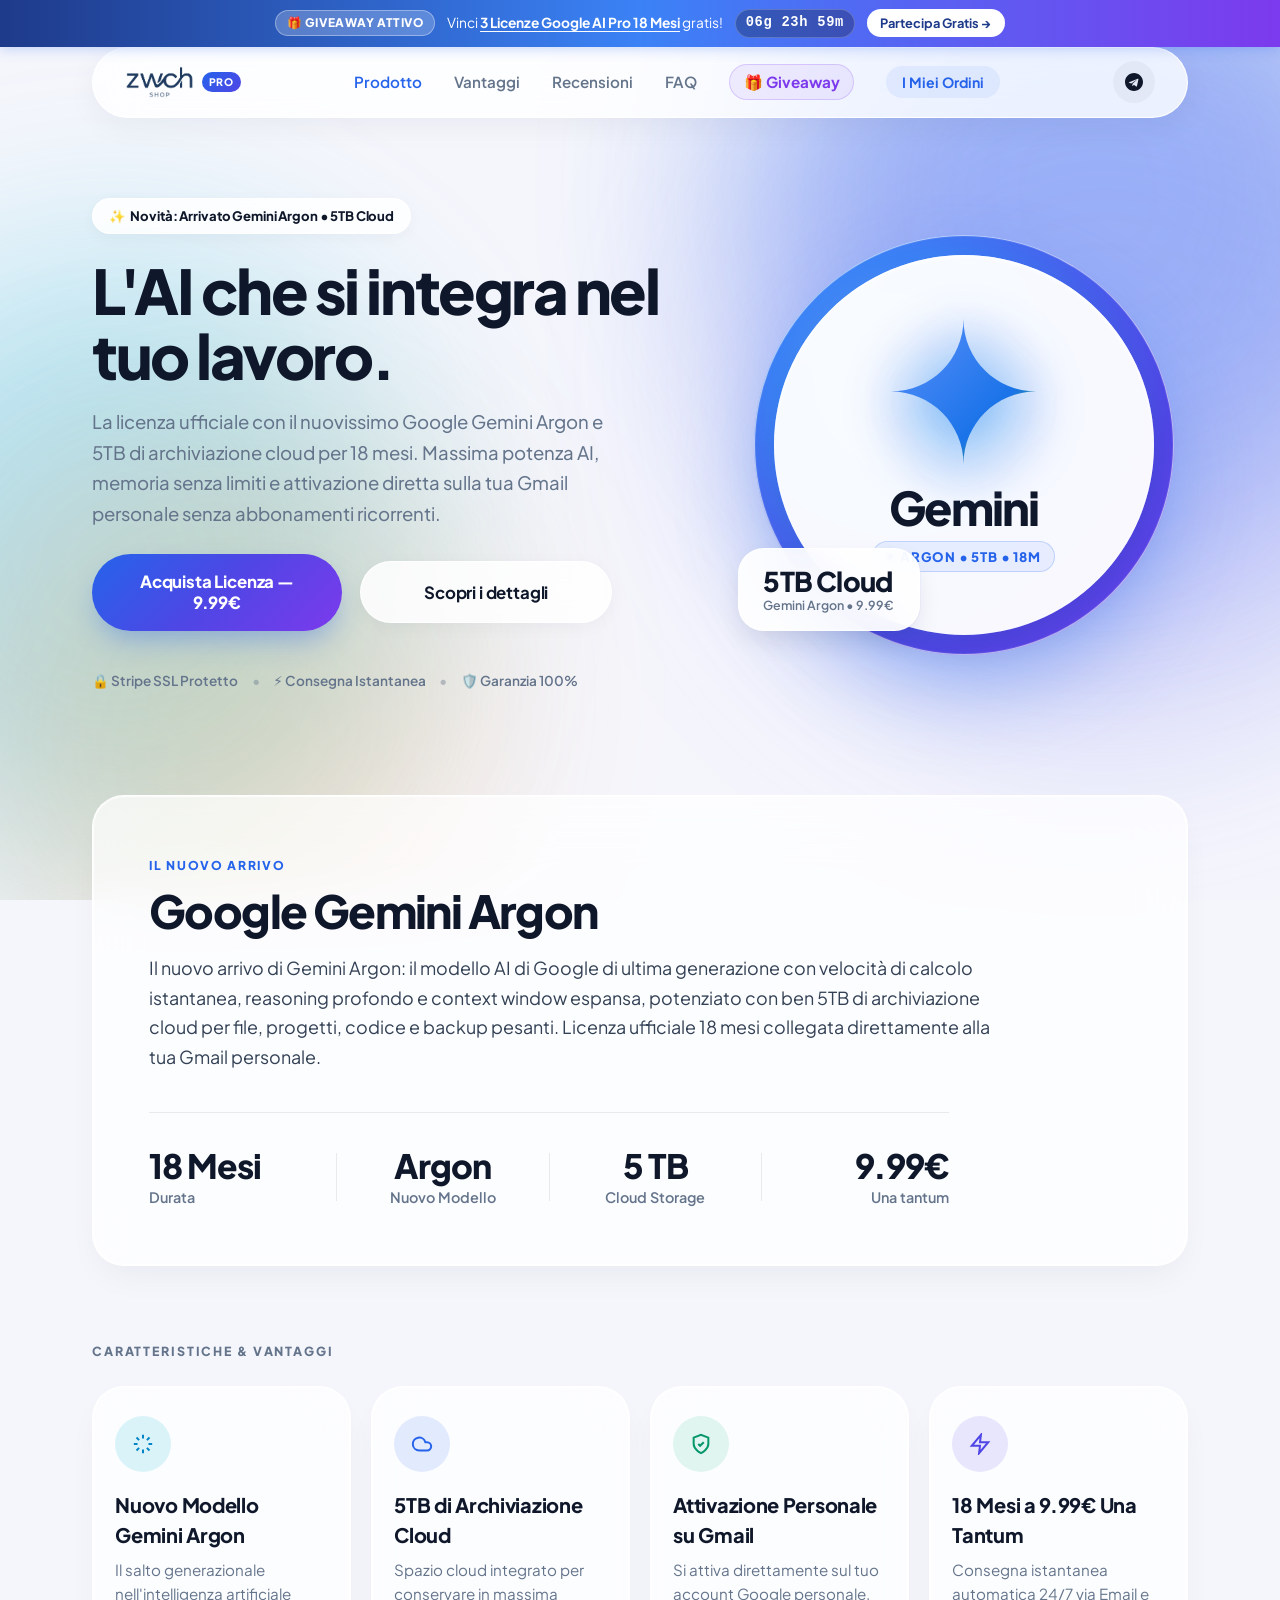
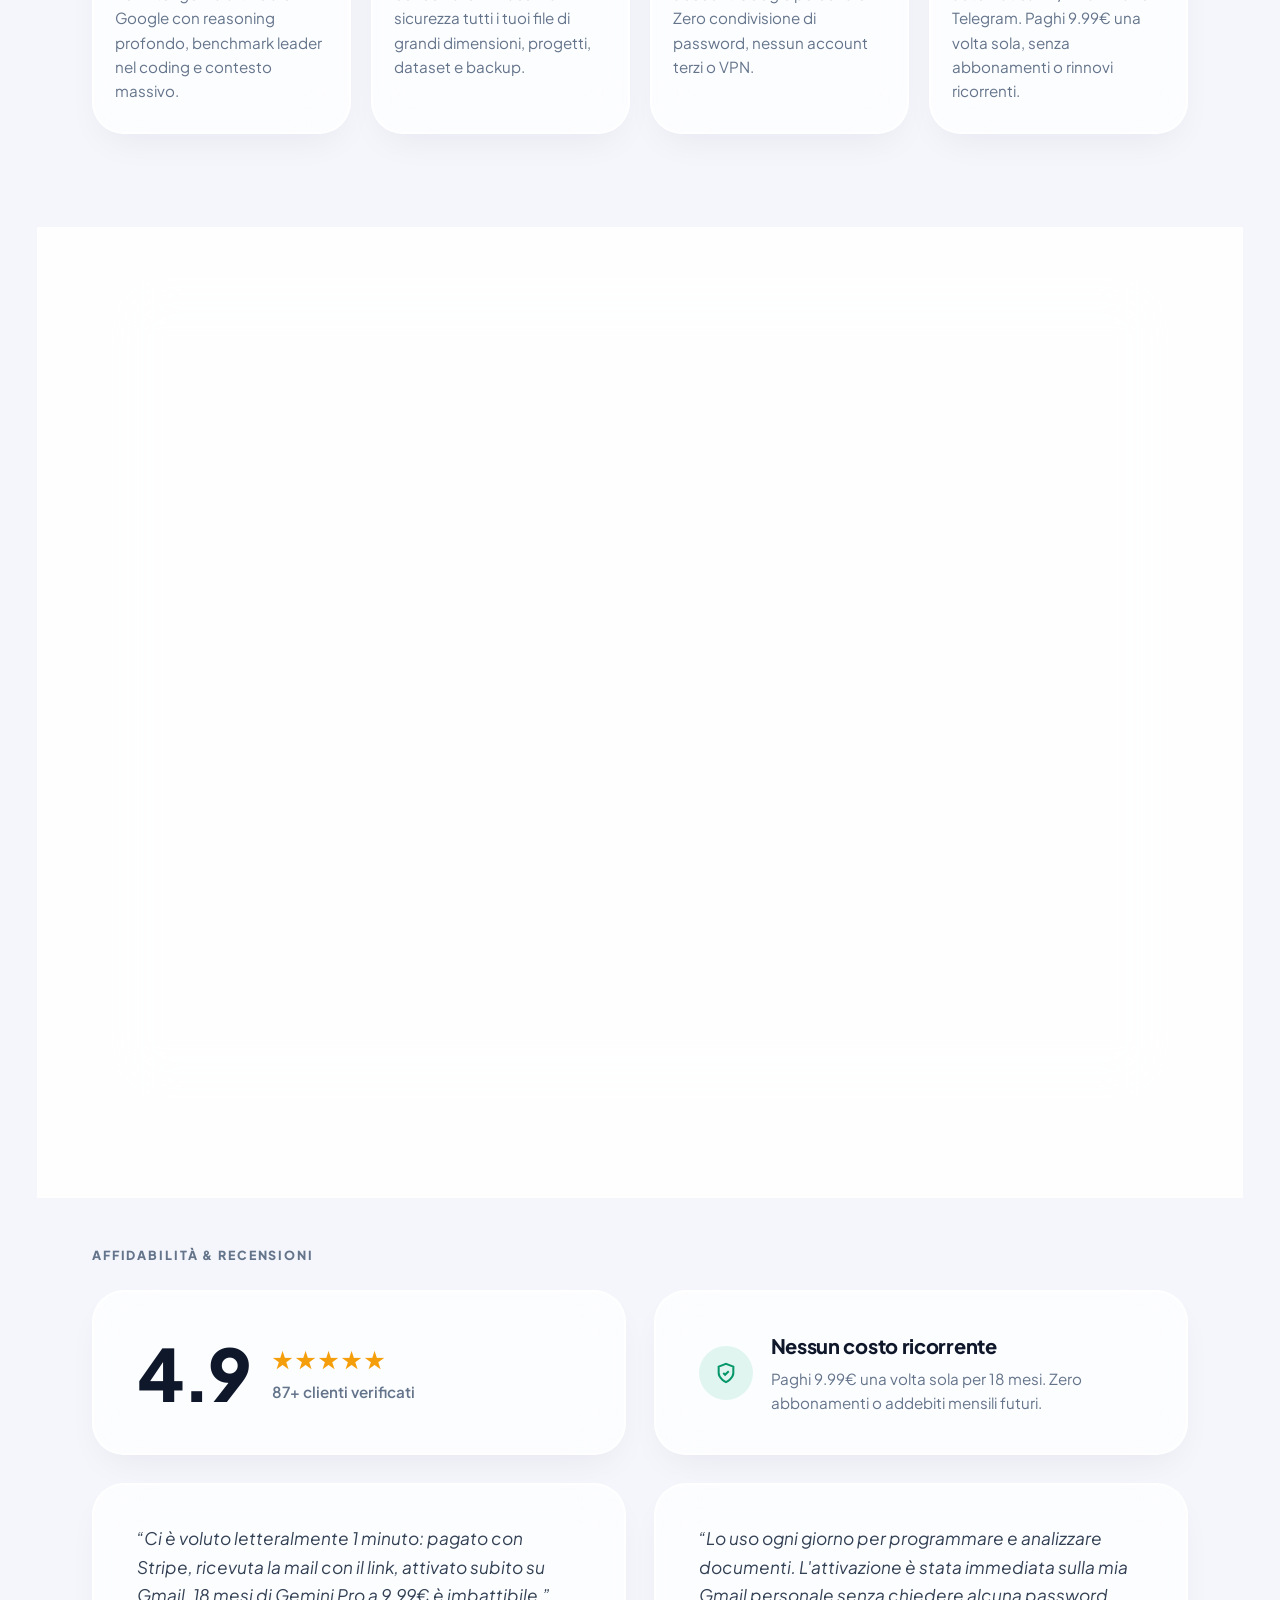
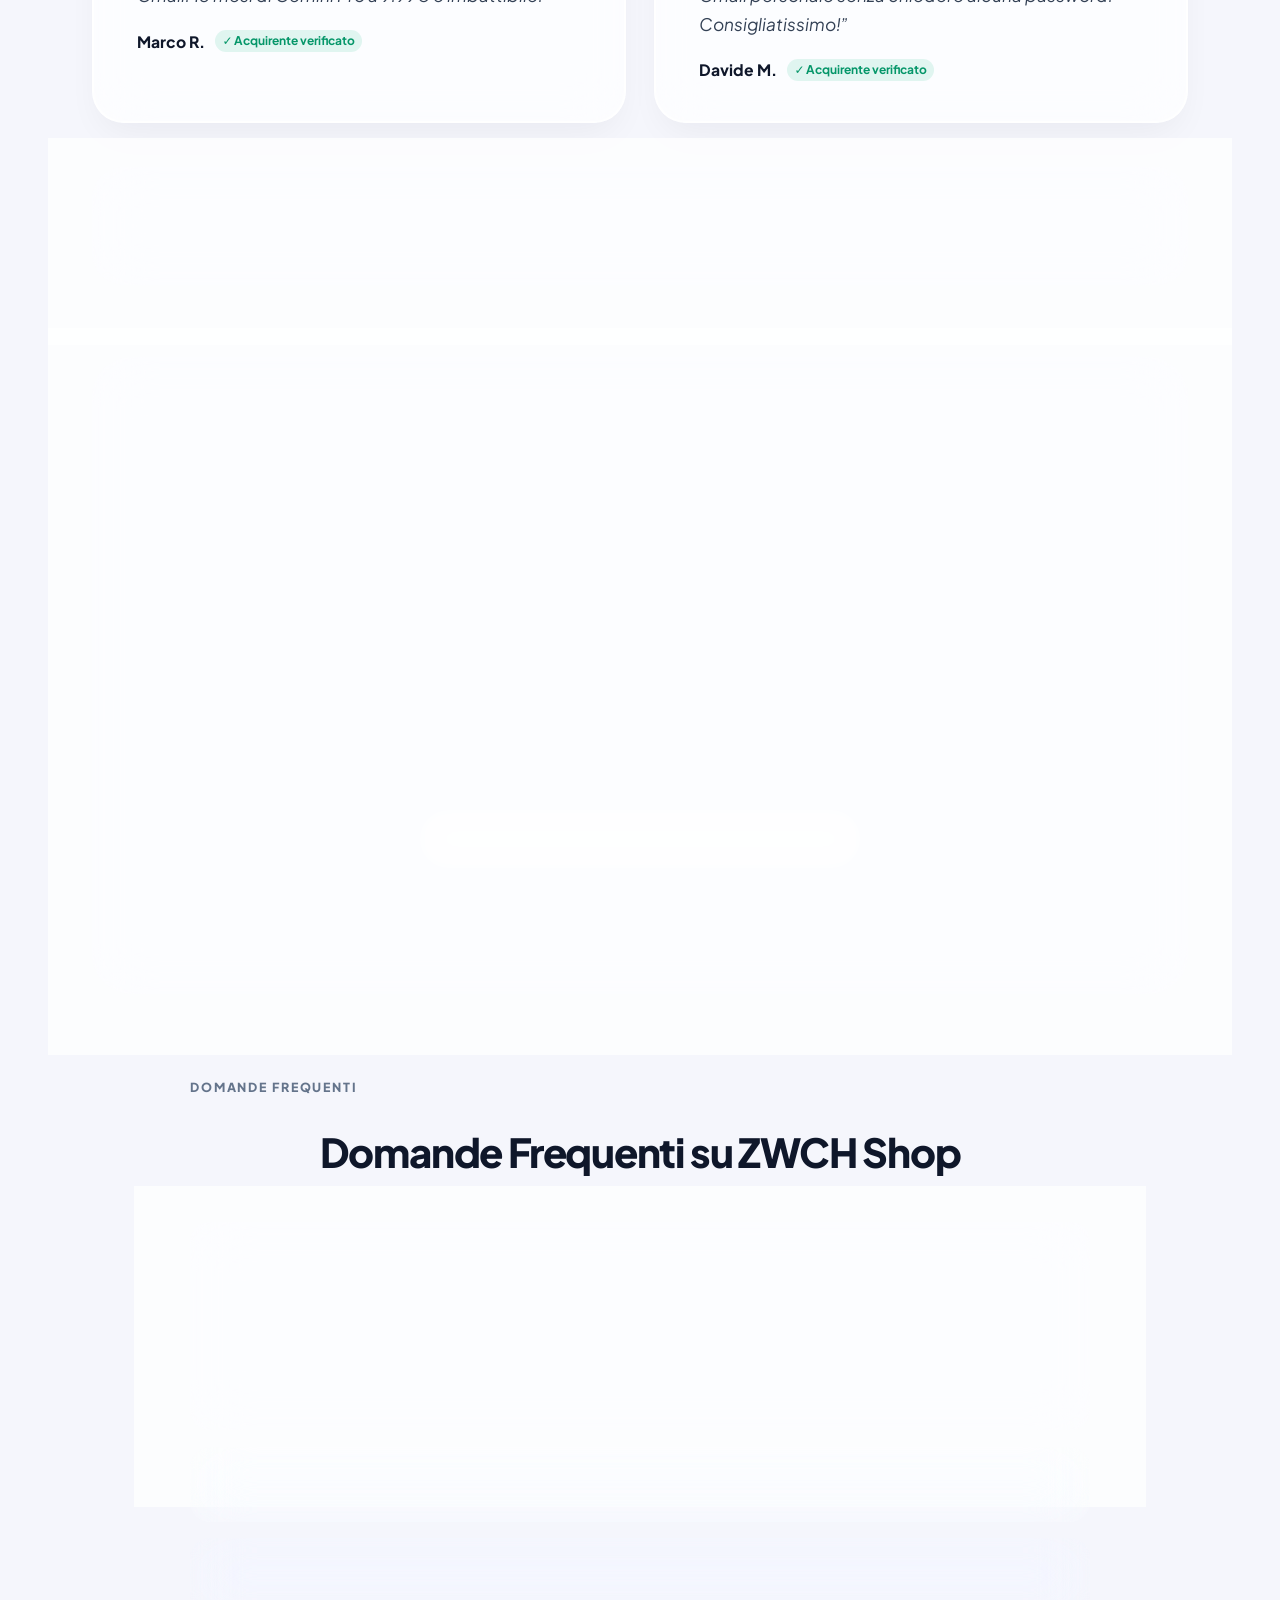
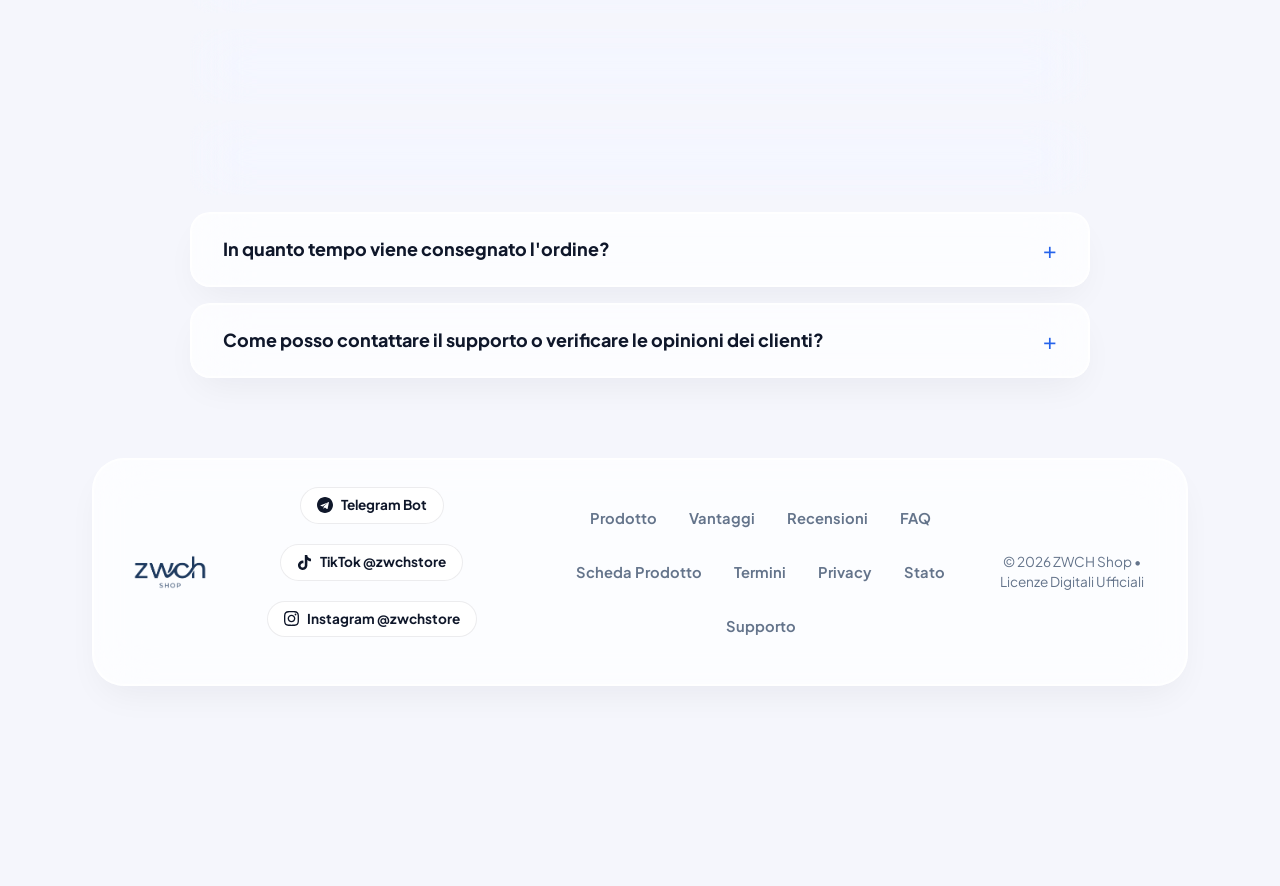
==== commit b04b6c70: "feat(giveaway): integrate official 7-day giveaway & social channels (TikTok, Instagram, Telegram)" ====
--- a/index.html
+++ b/index.html
@@ -9,9 +9,9 @@
   <meta name="format-detection" content="telephone=no" />
 
   <!-- ===== PRIMARY SEO ===== -->
-  <title>ZWCH Shop — Google Gemini 4 Pro 18 Mesi + 5TB Cloud a 9.99€ | Licenza Ufficiale</title>
-  <meta name="description" content="Acquista la licenza ufficiale per il nuovo Google Gemini 4 Pro 18 Mesi con 5TB di archiviazione cloud a soli 9.99€. Consegna istantanea via Email e Telegram. Attivazione su Gmail personale, nessun abbonamento." />
-  <meta name="keywords" content="ZWCH, ZWCH Shop, zwch.store, Gemini 4 Pro, Google Gemini 4 Pro, Gemini 4 Pro 5TB, 5TB cloud storage, licenza Gemini 4 Pro, Google Gemini 18 mesi, offerta Gemini 9.99 euro, Gemini Pro Telegram, licenza AI economica, ZWCH Gemini" />
+  <title>ZWCH Shop — Google Gemini Argon 18 Mesi + 5TB Cloud a 9.99€ | Licenza Ufficiale</title>
+  <meta name="description" content="Acquista la licenza ufficiale per il nuovo Google Gemini Argon 18 Mesi con 5TB di archiviazione cloud a soli 9.99€. Consegna istantanea via Email e Telegram. Attivazione su Gmail personale, nessun abbonamento." />
+  <meta name="keywords" content="ZWCH, ZWCH Shop, zwch.store, Gemini Argon, Google Gemini Argon, Gemini Argon 5TB, 5TB cloud storage, licenza Gemini Argon, Google Gemini 18 mesi, offerta Gemini 9.99 euro, Gemini Pro Telegram, licenza AI economica, ZWCH Gemini" />
   <meta name="author" content="ZWCH Shop" />
   <meta name="robots" content="index, follow, max-snippet:-1, max-image-preview:large, max-video-preview:-1" />
   <meta name="googlebot" content="index, follow, max-snippet:-1, max-image-preview:large, max-video-preview:-1" />
@@ -35,8 +35,8 @@
   <!-- ===== OPEN GRAPH ===== -->
   <meta property="og:type" content="website" />
   <meta property="og:site_name" content="ZWCH Shop" />
-  <meta property="og:title" content="ZWCH Shop — Google Gemini 4 Pro 18 Mesi + 5TB Cloud a 9.99€" />
-  <meta property="og:description" content="La licenza ufficiale con il nuovissimo Google Gemini 4 Pro e 5TB di spazio cloud per 18 mesi a soli 9.99€. Consegna istantanea via Email e Telegram. Attivazione su Gmail, nessun abbonamento." />
+  <meta property="og:title" content="ZWCH Shop — Google Gemini Argon 18 Mesi + 5TB Cloud a 9.99€" />
+  <meta property="og:description" content="La licenza ufficiale con il nuovissimo Google Gemini Argon e 5TB di spazio cloud per 18 mesi a soli 9.99€. Consegna istantanea via Email e Telegram. Attivazione su Gmail, nessun abbonamento." />
   <meta property="og:url" content="https://www.zwch.store/" />
   <meta property="og:image" content="https://www.zwch.store/og-image.png?v=3" />
   <meta property="og:image:width" content="1200" />
@@ -46,8 +46,8 @@
   <!-- ===== TWITTER CARD ===== -->
   <meta name="twitter:card" content="summary_large_image" />
   <meta name="twitter:site" content="@zwchshop" />
-  <meta name="twitter:title" content="ZWCH Shop — Google Gemini 4 Pro 18 Mesi + 5TB Cloud a 9.99€" />
-  <meta name="twitter:description" content="Licenza Google Gemini 4 Pro 18 Mesi con 5TB di archiviazione cloud a soli 9.99€. Consegna istantanea via Email e Telegram su zwch.store" />
+  <meta name="twitter:title" content="ZWCH Shop — Google Gemini Argon 18 Mesi + 5TB Cloud a 9.99€" />
+  <meta name="twitter:description" content="Licenza Google Gemini Argon 18 Mesi con 5TB di archiviazione cloud a soli 9.99€. Consegna istantanea via Email e Telegram su zwch.store" />
   <meta name="twitter:image" content="https://www.zwch.store/og-image.png?v=3" />
 
   <!-- ===== SCHEMA: WebSite (enables Google Sitelinks Search) ===== -->
@@ -58,7 +58,7 @@
     "name": "ZWCH Shop",
     "alternateName": ["ZWCH", "zwch.store", "ZWCH Store", "ZWCH Gemini"],
     "url": "https://www.zwch.store/",
-    "description": "ZWCH Shop è lo store online per l'acquisto di licenze Google Gemini 4 Pro 18 Mesi con 5TB di archiviazione cloud a 9.99€ con attivazione immediata su Gmail.",
+    "description": "ZWCH Shop è lo store online per l'acquisto di licenze Google Gemini Argon 18 Mesi con 5TB di archiviazione cloud a 9.99€ con attivazione immediata su Gmail.",
     "potentialAction": {
       "@type": "SearchAction",
       "target": "https://www.zwch.store/?q={search_term_string}",
@@ -76,7 +76,7 @@
     "alternateName": "ZWCH",
     "url": "https://www.zwch.store/",
     "logo": "https://www.zwch.store/favicon.png",
-    "description": "ZWCH Shop fornisce licenze ufficiali per il nuovo Google Gemini 4 Pro 18 Mesi con 5TB di archiviazione cloud a prezzi promozionali con consegna istantanea via Email e Telegram.",
+    "description": "ZWCH Shop fornisce licenze ufficiali per il nuovo Google Gemini Argon 18 Mesi con 5TB di archiviazione cloud a prezzi promozionali con consegna istantanea via Email e Telegram.",
     "sameAs": ["https://t.me/zwchshope_bot"],
     "contactPoint": {
       "@type": "ContactPoint",
@@ -92,14 +92,14 @@
   {
     "@context": "https://schema.org",
     "@type": "Product",
-    "name": "Google Gemini 4 Pro 18 Mesi + 5TB Cloud — Licenza Ufficiale",
-    "alternateName": ["Gemini 4 Pro 5TB", "Google Gemini 4 Pro Economico", "Licenza Gemini 4 Pro 18 Mesi"],
-    "description": "Acquista la licenza ufficiale con il nuovissimo Google Gemini 4 Pro per 18 mesi e 5TB di archiviazione cloud a soli 9.99€. Nessun abbonamento mensile, attivazione diretta su account Gmail personale. Consegna istantanea via Email e Telegram tramite bot @zwchshope_bot.",
+    "name": "Google Gemini Argon 18 Mesi + 5TB Cloud — Licenza Ufficiale",
+    "alternateName": ["Gemini Argon 5TB", "Google Gemini Argon Economico", "Licenza Gemini Argon 18 Mesi"],
+    "description": "Acquista la licenza ufficiale con il nuovissimo Google Gemini Argon per 18 mesi e 5TB di archiviazione cloud a soli 9.99€. Nessun abbonamento mensile, attivazione diretta su account Gmail personale. Consegna istantanea via Email e Telegram tramite bot @zwchshope_bot.",
     "brand": { "@type": "Brand", "name": "Google" },
     "seller": { "@type": "Organization", "name": "ZWCH Shop" },
     "image": "https://www.zwch.store/18_Months.png",
-    "sku": "GEMINI-4PRO-5TB-18M",
-    "mpn": "ZWCH-G4P-5TB",
+    "sku": "GEMINI-ARGON-5TB-18M",
+    "mpn": "ZWCH-ARGON-5TB",
     "offers": {
       "@type": "Offer",
       "priceCurrency": "EUR",
@@ -165,12 +165,12 @@
         "name": "Cos'è ZWCH Shop e come funziona?",
         "acceptedAnswer": {
           "@type": "Answer",
-          "text": "ZWCH Shop (zwch.store) è lo store online specializzato nella fornitura di licenze e accessi promozionali ufficiali per software e intelligenza artificiale. Offriamo la licenza Google Gemini 4 Pro con 5TB di archiviazione per 18 mesi a soli 9.99€ con attivazione diretta sul tuo account personale, pagamento sicuro con Stripe e consegna immediata via Email e Telegram."
+          "text": "ZWCH Shop (zwch.store) è lo store online specializzato nella fornitura di licenze e accessi promozionali ufficiali per software e intelligenza artificiale. Offriamo la licenza Google Gemini Argon con 5TB di archiviazione per 18 mesi a soli 9.99€ con attivazione diretta sul tuo account personale, pagamento sicuro con Stripe e consegna immediata via Email e Telegram."
         }
       },
       {
         "@type": "Question",
-        "name": "Come si attiva la licenza Google Gemini 4 Pro 18 Mesi con 5TB?",
+        "name": "Come si attiva la licenza Google Gemini Argon 18 Mesi con 5TB?",
         "acceptedAnswer": {
           "@type": "Answer",
           "text": "Dopo il pagamento riceverai un link di attivazione ufficiale. Ti basta cliccare sul link mentre sei connesso al tuo account Google personale (Gmail) e confermare l'attivazione. Nessuna richiesta di password, nessun account condiviso e nessuna VPN necessaria: la licenza e i 5TB di spazio si collegano direttamente al tuo profilo."
@@ -186,7 +186,7 @@
       },
       {
         "@type": "Question",
-        "name": "Quanto costa Gemini 4 Pro su ZWCH Shop rispetto all'abbonamento ufficiale?",
+        "name": "Quanto costa Gemini Argon su ZWCH Shop rispetto all'abbonamento ufficiale?",
         "acceptedAnswer": {
           "@type": "Answer",
           "text": "L'abbonamento standard per un piano AI avanzato e piani cloud comparabili ha un costo di oltre 21.99€ al mese (più di 390€ per 18 mesi). Con l'offerta esclusiva di ZWCH Shop, paghi soltanto 9.99€ una tantum per 18 mesi completi, risparmiando oltre il 97% senza rinnovi automatici o costi nascosti."
@@ -194,10 +194,10 @@
       },
       {
         "@type": "Question",
-        "name": "La licenza Gemini 4 Pro venduta da ZWCH è autentica e sicura?",
+        "name": "La licenza Gemini Argon venduta da ZWCH è autentica e sicura?",
         "acceptedAnswer": {
           "@type": "Answer",
-          "text": "Sì, tutte le licenze fornite da ZWCH Shop derivano da accordi e canali promozionali autorizzati e garantiscono l'accesso ufficiale alla suite completa di Gemini 4 Pro e ai 5TB di cloud sui server Google. I tuoi dati personali rimangono riservati e conformi ai massimi standard di privacy."
+          "text": "Sì, tutte le licenze fornite da ZWCH Shop derivano da accordi e canali promozionali autorizzati e garantiscono l'accesso ufficiale alla suite completa di Gemini Argon e ai 5TB di cloud sui server Google. I tuoi dati personali rimangono riservati e conformi ai massimi standard di privacy."
         }
       },
       {
@@ -235,7 +235,7 @@
       {
         "@type": "ListItem",
         "position": 2,
-        "name": "Google Gemini 4 Pro 18 Mesi + 5TB Cloud — 9.99€",
+        "name": "Google Gemini Argon 18 Mesi + 5TB Cloud — 9.99€",
         "item": "https://www.zwch.store/#prodotto"
       }
     ]
@@ -292,6 +292,20 @@
     </button>
   </div>
 
+  <!-- TOP ANNOUNCEMENT BAR (Giveaway Promo) -->
+  <aside class="announcement-bar" role="region" aria-label="Giveaway in corso">
+    <div class="announcement-content">
+      <span class="announcement-tag">🎁 GIVEAWAY ATTIVO</span>
+      <span class="announcement-text">Vinci <strong>3 Licenze Google AI Pro 18 Mesi</strong> gratis!</span>
+      <div class="announcement-timer" id="gw-top-timer" aria-label="Tempo rimasto">
+        <span id="gw-top-days">07</span>g <span id="gw-top-hours">00</span>h <span id="gw-top-mins">00</span>m
+      </div>
+      <a href="https://t.me/zwchshope_bot?start=giveaway" target="_blank" rel="noopener" class="announcement-btn" onclick="trackBotClick('announcement_bar')">
+        Partecipa Gratis &rarr;
+      </a>
+    </div>
+  </aside>
+
   <!-- FLOATING PILL NAVBAR (Screenshot 1 Top Bar) -->
   <header class="navbar-wrapper">
     <nav class="navbar-pill-glass" id="navbar">
@@ -306,6 +320,7 @@
         <a href="#vantaggi" class="nav-link-item">Vantaggi</a>
         <a href="#recensioni" class="nav-link-item">Recensioni</a>
         <a href="#faq" class="nav-link-item">FAQ</a>
+        <a href="#giveaway" class="nav-link-item giveaway-pill">🎁 Giveaway</a>
         <button class="nav-orders-btn-pill" onclick="ZWCHAuth.openOrdersFlow()">I Miei Ordini</button>
       </div>
 
@@ -330,6 +345,7 @@
       <a href="#vantaggi" class="drawer-link" onclick="closeMobileMenu()">Vantaggi</a>
       <a href="#recensioni" class="drawer-link" onclick="closeMobileMenu()">Recensioni</a>
       <a href="#faq" class="drawer-link" onclick="closeMobileMenu()">FAQ</a>
+      <a href="#giveaway" class="drawer-link giveaway-pill" onclick="closeMobileMenu()">🎁 Giveaway 3x Licenze</a>
       <a href="./product.html" class="drawer-link" onclick="closeMobileMenu()">Scheda Prodotto</a>
       <div class="drawer-divider"></div>
       <button class="drawer-btn-orders" onclick="closeMobileMenu(); ZWCHAuth.openOrdersFlow()">I Miei Ordini</button>
@@ -351,7 +367,7 @@
       <!-- Top Pill Tag (New Release style) -->
       <div class="hero-top-tag-wrap">
         <span class="pill-tag-release">
-          <span class="tag-sparkle">&#10024;</span> Novit&agrave;: Arrivato Gemini 4 Pro &bull; 5TB Cloud
+          <span class="tag-sparkle">&#10024;</span> Novit&agrave;: Arrivato Gemini Argon &bull; 5TB Cloud
         </span>
       </div>
 
@@ -359,7 +375,7 @@
       <div class="hero-headline-wrap">
         <h1 class="hero-main-title">L'AI che si integra nel tuo lavoro.</h1>
         <p class="hero-main-sub">
-          La licenza ufficiale con il nuovissimo Google Gemini 4 Pro e 5TB di archiviazione cloud per 18 mesi. Massima potenza AI, memoria senza limiti e attivazione diretta sulla tua Gmail personale senza abbonamenti ricorrenti.
+          La licenza ufficiale con il nuovissimo Google Gemini Argon e 5TB di archiviazione cloud per 18 mesi. Massima potenza AI, memoria senza limiti e attivazione diretta sulla tua Gmail personale senza abbonamenti ricorrenti.
         </p>
       </div>
 
@@ -384,14 +400,14 @@
               <div class="gemini-brand-text">Gemini</div>
               <div class="gemini-tier-pill">
                 <span class="tier-pill-pulse"></span>
-                <span>4 PRO &bull; 5TB &bull; 18M</span>
+                <span>ARGON &bull; 5TB &bull; 18M</span>
               </div>
             </div>
           </div>
           <!-- Floating Feature Badge (like 40h battery life in image 1) -->
           <div class="hero-orb-floating-badge">
             <span class="floating-badge-val">5TB Cloud</span>
-            <span class="floating-badge-sub">Gemini 4 Pro &bull; 9.99&euro;</span>
+            <span class="floating-badge-sub">Gemini Argon &bull; 9.99&euro;</span>
           </div>
         </div>
       </div>
@@ -425,9 +441,9 @@
       <!-- THE PRODUCT Glass Card (Screenshot 2 Top Card) -->
       <div class="card-the-product glass-card">
         <span class="card-category-label">IL NUOVO ARRIVO</span>
-        <h2 class="card-product-title">Google Gemini 4 Pro</h2>
+        <h2 class="card-product-title">Google Gemini Argon</h2>
         <p class="card-product-desc">
-          Il nuovo arrivo di Gemini 4 Pro: il modello AI di Google di ultima generazione con velocit&agrave; di calcolo istantanea, reasoning profondo e context window espansa, potenziato con ben 5TB di archiviazione cloud per file, progetti, codice e backup pesanti. Licenza ufficiale 18 mesi collegata direttamente alla tua Gmail personale.
+          Il nuovo arrivo di Gemini Argon: il modello AI di Google di ultima generazione con velocit&agrave; di calcolo istantanea, reasoning profondo e context window espansa, potenziato con ben 5TB di archiviazione cloud per file, progetti, codice e backup pesanti. Licenza ufficiale 18 mesi collegata direttamente alla tua Gmail personale.
         </p>
 
         <!-- 4-Column Metrics Row with Vertical Dividers -->
@@ -438,7 +454,7 @@
           </div>
           <div class="metric-divider"></div>
           <div class="metric-col">
-            <span class="metric-num">4 Pro</span>
+            <span class="metric-num">Argon</span>
             <span class="metric-lbl">Nuovo Modello</span>
           </div>
           <div class="metric-divider"></div>
@@ -462,13 +478,13 @@
       <!-- 4 Stacked Feature Pill Cards -->
       <div class="features-pill-stack">
 
-        <!-- Feature 1: Gemini 4 Pro -->
+        <!-- Feature 1: Gemini Argon -->
         <div class="feature-pill-card glass-card">
           <div class="feature-icon-circle icon-cyan">
             <svg viewBox="0 0 24 24" fill="none" stroke="currentColor" stroke-width="2.2" width="22" height="22"><path d="M12 2v4M12 18v4M4.93 4.93l2.83 2.83M16.24 16.24l2.83 2.83M2 12h4M18 12h4M4.93 19.07l2.83-2.83M16.24 7.76l2.83-2.83"/></svg>
           </div>
           <div class="feature-text-block">
-            <h3 class="feature-pill-title">Nuovo Modello Gemini 4 Pro</h3>
+            <h3 class="feature-pill-title">Nuovo Modello Gemini Argon</h3>
             <p class="feature-pill-desc">Il salto generazionale nell'intelligenza artificiale Google con reasoning profondo, benchmark leader nel coding e contesto massivo.</p>
           </div>
         </div>
@@ -508,6 +524,92 @@
 
       </div>
 
+    </section>
+
+    <!-- ═══════════════════════════════════════════════════ -->
+    <!-- SCREEN GIVEAWAY: 3 LICENZE & SOCIAL BOOST           -->
+    <!-- ═══════════════════════════════════════════════════ -->
+    <section class="screen-giveaway" id="giveaway">
+      <div class="giveaway-card-main glass-card">
+        <div class="giveaway-badge-top">
+          <span>🎁 GIVEAWAY UFFICIALE &bull; 3 LICENZE IN PALIO</span>
+        </div>
+        
+        <h2 class="giveaway-title">Vinci 18 Mesi di Google AI Pro Gratis.</h2>
+        <p class="giveaway-subtitle">
+          Stiamo regalando <strong>3 licenze complete</strong> con Google Gemini Argon e 5TB di Cloud Storage. 
+          Partecipa subito con il bot Telegram e seguici sui social per accumulare biglietti extra!
+        </p>
+
+        <!-- Live Countdown -->
+        <div class="giveaway-countdown-wrap">
+          <div class="countdown-box">
+            <span class="countdown-box-num" id="gw-box-days">07</span>
+            <span class="countdown-box-label">Giorni</span>
+          </div>
+          <div class="countdown-box">
+            <span class="countdown-box-num" id="gw-box-hours">00</span>
+            <span class="countdown-box-label">Ore</span>
+          </div>
+          <div class="countdown-box">
+            <span class="countdown-box-num" id="gw-box-mins">00</span>
+            <span class="countdown-box-label">Minuti</span>
+          </div>
+          <div class="countdown-box">
+            <span class="countdown-box-num" id="gw-box-secs">00</span>
+            <span class="countdown-box-label">Secondi</span>
+          </div>
+        </div>
+
+        <!-- 3 Steps Grid -->
+        <div class="giveaway-steps-grid">
+          <!-- Step 1 -->
+          <div class="giveaway-step-card">
+            <span class="step-badge-tag tag-blue">1° Biglietto Base</span>
+            <h3 class="step-card-title">Avvia il Bot Telegram</h3>
+            <p class="step-card-desc">Accedi su <strong>@zwchshope_bot</strong> e premi su Giveaway per ottenere all'istante il tuo primo ticket d'ingresso certificato.</p>
+          </div>
+
+          <!-- Step 2 -->
+          <div class="giveaway-step-card">
+            <span class="step-badge-tag tag-purple">+2 Biglietti Social</span>
+            <h3 class="step-card-title">Seguici su TikTok &amp; IG</h3>
+            <p class="step-card-desc">Segui <strong>@zwchstore</strong> su TikTok e Instagram. Riceverai +1 biglietto per ciascun profilo seguito.</p>
+          </div>
+
+          <!-- Step 3 -->
+          <div class="giveaway-step-card vip-card">
+            <span class="step-badge-tag tag-gold">+5 Biglietti VIP</span>
+            <h3 class="step-card-title">Acquista Ora a Rischio Zero</h3>
+            <p class="step-card-desc">Se compri ora la licenza a 9.99&euro; e vieni estratto al giveaway, <strong>ti rimborsiamo il 100%</strong> o ti regaliamo una 2ª licenza!</p>
+          </div>
+        </div>
+
+        <!-- Action Buttons -->
+        <div class="giveaway-actions-container">
+          <div class="social-buttons-grid">
+            <a href="https://t.me/zwchshope_bot?start=giveaway" target="_blank" rel="noopener" class="social-cta-btn btn-tg-primary" onclick="trackBotClick('giveaway_section_tg')">
+              <svg viewBox="0 0 24 24" fill="currentColor" width="20" height="20"><path d="M12 0C5.373 0 0 5.373 0 12s5.373 12 12 12 12-5.373 12-12S18.627 0 12 0zm5.894 8.221l-1.97 9.28c-.145.658-.537.818-1.084.508l-3-2.21-1.447 1.394c-.16.16-.295.295-.605.295l.213-3.053 5.56-5.023c.242-.213-.054-.333-.373-.12L8.34 14.082l-2.95-.924c-.642-.204-.656-.642.136-.953l11.57-4.461c.536-.194 1.006.131.798.477z"/></svg>
+              <span>Partecipa su Telegram &rarr;</span>
+            </a>
+
+            <a href="https://www.tiktok.com/@zwchstore" target="_blank" rel="noopener" class="social-cta-btn btn-tiktok-pill">
+              <svg viewBox="0 0 24 24" fill="currentColor" width="18" height="18"><path d="M12.525.02c1.31-.02 2.61-.01 3.91-.02.08 1.53.63 3.09 1.75 4.17 1.12 1.11 2.7 1.62 4.24 1.79v4.03c-1.44-.05-2.89-.35-4.2-.97-.57-.26-1.1-.59-1.62-.93-.01 2.92.01 5.84-.02 8.75-.08 1.4-.54 2.79-1.35 3.94-1.31 1.92-3.58 3.17-5.91 3.21-1.43.08-2.86-.31-4.08-1.03-2.02-1.19-3.44-3.37-3.65-5.71-.02-.5-.03-1-.01-1.49.18-1.9 1.12-3.72 2.58-4.96 1.66-1.44 3.98-2.13 6.15-1.72.02 1.48-.04 2.96-.04 4.44-.99-.32-2.15-.23-3.02.37-.63.41-1.11 1.04-1.36 1.75-.21.51-.24 1.07-.14 1.61.24 1.64 1.82 3.02 3.5 2.87 1.12-.01 2.19-.66 2.77-1.61.19-.33.4-.67.41-1.06.1-1.79.06-3.57.07-5.36.01-4.03-.01-8.05.02-12.07z"/></svg>
+              <span>TikTok @zwchstore</span>
+            </a>
+
+            <a href="https://www.instagram.com/zwchstore" target="_blank" rel="noopener" class="social-cta-btn btn-instagram-pill">
+              <svg viewBox="0 0 24 24" fill="currentColor" width="18" height="18"><path d="M12 2.163c3.204 0 3.584.012 4.85.07 3.252.148 4.771 1.691 4.919 4.919.058 1.265.069 1.645.069 4.849 0 3.205-.012 3.584-.069 4.849-.149 3.225-1.664 4.771-4.919 4.919-1.266.058-1.644.07-4.85.07-3.204 0-3.584-.012-4.849-.07-3.26-.149-4.771-1.699-4.919-4.92-.058-1.265-.07-1.644-.07-4.849 0-3.204.013-3.583.07-4.849.149-3.227 1.664-4.771 4.919-4.919 1.266-.057 1.645-.069 4.849-.069zm0-2.163c-3.259 0-3.667.014-4.947.072-4.358.2-6.78 2.618-6.98 6.98-.059 1.281-.073 1.689-.073 4.948 0 3.259.014 3.668.072 4.948.2 4.358 2.618 6.78 6.98 6.98 1.281.058 1.689.072 4.948.072 3.259 0 3.668-.014 4.948-.072 4.354-.2 6.782-2.618 6.979-6.98.059-1.28.073-1.689.073-4.948 0-3.259-.014-3.667-.072-4.947-.196-4.354-2.617-6.78-6.979-6.98-1.281-.059-1.69-.073-4.949-.073zm0 5.838c-3.403 0-6.162 2.759-6.162 6.162s2.759 6.163 6.162 6.163 6.162-2.759 6.162-6.163c0-3.403-2.759-6.162-6.162-6.162zm0 10.162c-2.209 0-4-1.79-4-4 0-2.209 1.791-4 4-4s4 1.791 4 4c0 2.21-1.791 4-4 4zm6.406-11.845c-.796 0-1.441.645-1.441 1.44s.645 1.44 1.441 1.44c.795 0 1.439-.645 1.439-1.44s-.644-1.44-1.439-1.44z"/></svg>
+              <span>Instagram @zwchstore</span>
+            </a>
+          </div>
+
+          <div class="giveaway-secondary-cta">
+            Non vuoi aspettare l'estrazione? <a onclick="ZWCHShop.openBuyModal(1)" class="giveaway-buy-link">Acquista subito la licenza a 9.99&euro; &rarr;</a>
+          </div>
+        </div>
+
+      </div>
     </section>
 
     <!-- ═══════════════════════════════════════════════════ -->
@@ -584,7 +686,7 @@
 
       <!-- BIG BOTTOM CTA CARD (Screenshot 3 Centerpiece) -->
       <div class="card-big-cta glass-card">
-        <h2 class="big-cta-title">Inizia subito con Gemini 4 Pro &amp; 5TB Cloud.</h2>
+        <h2 class="big-cta-title">Inizia subito con Gemini Argon &amp; 5TB Cloud.</h2>
         <p class="big-cta-sub">Nessun abbonamento mensile. Pagamento singolo sicuro di soli 9.99&euro;.</p>
         
         <div class="big-cta-price-row">
@@ -620,17 +722,17 @@
               <span class="faq-icon-chevron" aria-hidden="true">+</span>
             </summary>
             <div class="faq-card-answer">
-              <p><strong>ZWCH Shop</strong> (zwch.store) &egrave; lo store online leader nella fornitura di licenze promozionali ufficiali. Con questa offerta ottieni l'accesso per <strong>18 mesi al nuovissimo Google Gemini 4 Pro</strong> e ben <strong>5TB di archiviazione cloud</strong> a soli <strong>9.99&euro; una tantum</strong>, con attivazione diretta sul tuo account Gmail personale e consegna istantanea via Email e Telegram.</p>
+              <p><strong>ZWCH Shop</strong> (zwch.store) &egrave; lo store online leader nella fornitura di licenze promozionali ufficiali. Con questa offerta ottieni l'accesso per <strong>18 mesi al nuovissimo Google Gemini Argon</strong> e ben <strong>5TB di archiviazione cloud</strong> a soli <strong>9.99&euro; una tantum</strong>, con attivazione diretta sul tuo account Gmail personale e consegna istantanea via Email e Telegram.</p>
             </div>
           </details>
 
           <details class="faq-card-item glass-card">
             <summary class="faq-card-summary">
-              <span>Come si attiva la licenza Google Gemini 4 Pro 18 Mesi con 5TB?</span>
+              <span>Come si attiva la licenza Google Gemini Argon 18 Mesi con 5TB?</span>
               <span class="faq-icon-chevron" aria-hidden="true">+</span>
             </summary>
             <div class="faq-card-answer">
-              <p>Subito dopo il pagamento riceverai un link di attivazione ufficiale. Ti basta cliccare sul link mentre sei connesso al tuo account Google personale (Gmail) e confermare l'attivazione. Nessuna richiesta di password, nessun account condiviso e nessuna VPN necessaria: la licenza Gemini 4 Pro e i 5TB di spazio si collegano direttamente al tuo profilo.</p>
+              <p>Subito dopo il pagamento riceverai un link di attivazione ufficiale. Ti basta cliccare sul link mentre sei connesso al tuo account Google personale (Gmail) e confermare l'attivazione. Nessuna richiesta di password, nessun account condiviso e nessuna VPN necessaria: la licenza Gemini Argon e i 5TB di spazio si collegano direttamente al tuo profilo.</p>
             </div>
           </details>
 
@@ -646,7 +748,7 @@
 
           <details class="faq-card-item glass-card">
             <summary class="faq-card-summary">
-              <span>Quanto costa Gemini 4 Pro su ZWCH Shop rispetto all'abbonamento standard?</span>
+              <span>Quanto costa Gemini Argon su ZWCH Shop rispetto all'abbonamento standard?</span>
               <span class="faq-icon-chevron" aria-hidden="true">+</span>
             </summary>
             <div class="faq-card-answer">
@@ -656,11 +758,11 @@
 
           <details class="faq-card-item glass-card">
             <summary class="faq-card-summary">
-              <span>La licenza Gemini 4 Pro venduta da ZWCH &egrave; autentica e sicura?</span>
+              <span>La licenza Gemini Argon venduta da ZWCH &egrave; autentica e sicura?</span>
               <span class="faq-icon-chevron" aria-hidden="true">+</span>
             </summary>
             <div class="faq-card-answer">
-              <p>S&igrave;, tutte le licenze fornite da ZWCH Shop derivano da accordi e canali promozionali autorizzati e garantiscono l'accesso ufficiale alla suite completa di Gemini 4 Pro e ai 5TB di cloud sui server Google. I tuoi dati personali rimangono riservati e protetti dai massimi standard di privacy Google.</p>
+              <p>S&igrave;, tutte le licenze fornite da ZWCH Shop derivano da accordi e canali promozionali autorizzati e garantiscono l'accesso ufficiale alla suite completa di Gemini Argon e ai 5TB di cloud sui server Google. I tuoi dati personali rimangono riservati e protetti dai massimi standard di privacy Google.</p>
             </div>
           </details>
 
@@ -690,6 +792,20 @@
       <footer class="footer-pill-glass">
         <div class="footer-brand-wrap">
           <img src="./logo_nav.png" alt="ZWCH Shop" class="footer-brand-img" />
+        </div>
+        <div class="footer-social-row">
+          <a href="https://t.me/zwchshope_bot?start=giveaway" target="_blank" rel="noopener" class="footer-social-pill" onclick="trackBotClick('footer_tg')">
+            <svg viewBox="0 0 24 24" fill="currentColor" width="16" height="16"><path d="M12 0C5.373 0 0 5.373 0 12s5.373 12 12 12 12-5.373 12-12S18.627 0 12 0zm5.894 8.221l-1.97 9.28c-.145.658-.537.818-1.084.508l-3-2.21-1.447 1.394c-.16.16-.295.295-.605.295l.213-3.053 5.56-5.023c.242-.213-.054-.333-.373-.12L8.34 14.082l-2.95-.924c-.642-.204-.656-.642.136-.953l11.57-4.461c.536-.194 1.006.131.798.477z"/></svg>
+            <span>Telegram Bot</span>
+          </a>
+          <a href="https://www.tiktok.com/@zwchstore" target="_blank" rel="noopener" class="footer-social-pill">
+            <svg viewBox="0 0 24 24" fill="currentColor" width="15" height="15"><path d="M12.525.02c1.31-.02 2.61-.01 3.91-.02.08 1.53.63 3.09 1.75 4.17 1.12 1.11 2.7 1.62 4.24 1.79v4.03c-1.44-.05-2.89-.35-4.2-.97-.57-.26-1.1-.59-1.62-.93-.01 2.92.01 5.84-.02 8.75-.08 1.4-.54 2.79-1.35 3.94-1.31 1.92-3.58 3.17-5.91 3.21-1.43.08-2.86-.31-4.08-1.03-2.02-1.19-3.44-3.37-3.65-5.71-.02-.5-.03-1-.01-1.49.18-1.9 1.12-3.72 2.58-4.96 1.66-1.44 3.98-2.13 6.15-1.72.02 1.48-.04 2.96-.04 4.44-.99-.32-2.15-.23-3.02.37-.63.41-1.11 1.04-1.36 1.75-.21.51-.24 1.07-.14 1.61.24 1.64 1.82 3.02 3.5 2.87 1.12-.01 2.19-.66 2.77-1.61.19-.33.4-.67.41-1.06.1-1.79.06-3.57.07-5.36.01-4.03-.01-8.05.02-12.07z"/></svg>
+            <span>TikTok @zwchstore</span>
+          </a>
+          <a href="https://www.instagram.com/zwchstore" target="_blank" rel="noopener" class="footer-social-pill">
+            <svg viewBox="0 0 24 24" fill="currentColor" width="15" height="15"><path d="M12 2.163c3.204 0 3.584.012 4.85.07 3.252.148 4.771 1.691 4.919 4.919.058 1.265.069 1.645.069 4.849 0 3.205-.012 3.584-.069 4.849-.149 3.225-1.664 4.771-4.919 4.919-1.266.058-1.644.07-4.85.07-3.204 0-3.584-.012-4.849-.07-3.26-.149-4.771-1.699-4.919-4.92-.058-1.265-.07-1.644-.07-4.849 0-3.204.013-3.583.07-4.849.149-3.227 1.664-4.771 4.919-4.919 1.266-.057 1.645-.069 4.849-.069zm0-2.163c-3.259 0-3.667.014-4.947.072-4.358.2-6.78 2.618-6.98 6.98-.059 1.281-.073 1.689-.073 4.948 0 3.259.014 3.668.072 4.948.2 4.358 2.618 6.78 6.98 6.98 1.281.058 1.689.072 4.948.072 3.259 0 3.668-.014 4.948-.072 4.354-.2 6.782-2.618 6.979-6.98.059-1.28.073-1.689.073-4.948 0-3.259-.014-3.667-.072-4.947-.196-4.354-2.617-6.78-6.979-6.98-1.281-.059-1.69-.073-4.949-.073zm0 5.838c-3.403 0-6.162 2.759-6.162 6.162s2.759 6.163 6.162 6.163 6.162-2.759 6.162-6.163c0-3.403-2.759-6.162-6.162-6.162zm0 10.162c-2.209 0-4-1.79-4-4 0-2.209 1.791-4 4-4s4 1.791 4 4c0 2.21-1.791 4-4 4zm6.406-11.845c-.796 0-1.441.645-1.441 1.44s.645 1.44 1.441 1.44c.795 0 1.439-.645 1.439-1.44s-.644-1.44-1.439-1.44z"/></svg>
+            <span>Instagram @zwchstore</span>
+          </a>
         </div>
         <div class="footer-links-row">
           <a href="#prodotto" class="footer-pill-link">Prodotto</a>
--- a/style.css
+++ b/style.css
@@ -2519,3 +2519,396 @@
   }
 }
 
+/* ═══════════════════════════════════════════════════════════ */
+/* GIVEAWAY & SOCIALS ENHANCEMENTS                             */
+/* ═══════════════════════════════════════════════════════════ */
+
+/* Top Announcement Bar */
+.announcement-bar {
+  width: 100%;
+  background: linear-gradient(90deg, #1e3a8a 0%, #3b82f6 50%, #7c3aed 100%);
+  color: #ffffff;
+  padding: 0.55rem 1rem;
+  font-size: 0.86rem;
+  position: relative;
+  z-index: 1001;
+  box-shadow: 0 2px 12px rgba(37, 99, 235, 0.25);
+}
+
+.announcement-content {
+  max-width: 1200px;
+  margin: 0 auto;
+  display: flex;
+  align-items: center;
+  justify-content: center;
+  flex-wrap: wrap;
+  gap: 0.75rem;
+  text-align: center;
+}
+
+.announcement-tag {
+  background: rgba(255, 255, 255, 0.22);
+  backdrop-filter: blur(8px);
+  padding: 0.2rem 0.65rem;
+  border-radius: var(--radius-pill);
+  font-weight: 800;
+  font-size: 0.74rem;
+  letter-spacing: 0.05em;
+  text-transform: uppercase;
+  border: 1px solid rgba(255, 255, 255, 0.35);
+  animation: pulse-glow 2.5s infinite;
+}
+
+.announcement-text strong {
+  font-weight: 700;
+  text-decoration: underline;
+  text-underline-offset: 3px;
+}
+
+.announcement-timer {
+  background: rgba(0, 0, 0, 0.25);
+  padding: 0.2rem 0.6rem;
+  border-radius: var(--radius-pill);
+  font-family: monospace;
+  font-weight: 700;
+  letter-spacing: 0.05em;
+  border: 1px solid rgba(255, 255, 255, 0.2);
+}
+
+.announcement-btn {
+  display: inline-flex;
+  align-items: center;
+  gap: 0.35rem;
+  background: #ffffff;
+  color: #1e3a8a;
+  padding: 0.28rem 0.85rem;
+  border-radius: var(--radius-pill);
+  font-weight: 700;
+  font-size: 0.8rem;
+  text-decoration: none;
+  transition: transform 0.2s ease, box-shadow 0.2s ease;
+  white-space: nowrap;
+}
+
+.announcement-btn:hover {
+  transform: translateY(-1px) scale(1.02);
+  box-shadow: 0 4px 14px rgba(255, 255, 255, 0.35);
+  color: #1d4ed8;
+}
+
+/* Nav giveaway pill */
+.nav-link-item.giveaway-pill {
+  color: #7c3aed;
+  font-weight: 700;
+  display: inline-flex;
+  align-items: center;
+  gap: 0.25rem;
+  background: rgba(124, 58, 237, 0.08);
+  padding: 0.35rem 0.85rem;
+  border-radius: var(--radius-pill);
+  border: 1px solid rgba(124, 58, 237, 0.2);
+  transition: all 0.2s ease;
+}
+
+.nav-link-item.giveaway-pill:hover {
+  background: rgba(124, 58, 237, 0.16);
+  transform: translateY(-1px);
+}
+
+/* Section Giveaway */
+.screen-giveaway {
+  padding: 4.5rem 1.25rem;
+  max-width: 1100px;
+  margin: 0 auto;
+}
+
+.giveaway-card-main {
+  background: var(--bg-surface-elevated);
+  border: 1px solid rgba(124, 58, 237, 0.25);
+  border-radius: var(--radius-card);
+  padding: 3rem 2rem;
+  box-shadow: 0 24px 60px -15px rgba(124, 58, 237, 0.15), var(--shadow-glass);
+  text-align: center;
+  position: relative;
+  overflow: hidden;
+}
+
+.giveaway-card-main::before {
+  content: "";
+  position: absolute;
+  top: -80px;
+  left: 50%;
+  transform: translateX(-50%);
+  width: 380px;
+  height: 200px;
+  background: radial-gradient(circle, rgba(124, 58, 237, 0.22) 0%, rgba(59, 130, 246, 0.12) 50%, transparent 75%);
+  pointer-events: none;
+  filter: blur(40px);
+}
+
+.giveaway-badge-top {
+  display: inline-flex;
+  align-items: center;
+  gap: 0.5rem;
+  background: linear-gradient(135deg, rgba(37, 99, 235, 0.12), rgba(124, 58, 237, 0.18));
+  color: #7c3aed;
+  border: 1px solid rgba(124, 58, 237, 0.3);
+  padding: 0.45rem 1.15rem;
+  border-radius: var(--radius-pill);
+  font-size: 0.85rem;
+  font-weight: 800;
+  letter-spacing: 0.04em;
+  margin-bottom: 1.25rem;
+  text-transform: uppercase;
+}
+
+.giveaway-title {
+  font-size: 2.35rem;
+  font-weight: 900;
+  color: var(--text-main);
+  line-height: 1.15;
+  margin-bottom: 0.9rem;
+  letter-spacing: -0.02em;
+}
+
+.giveaway-subtitle {
+  font-size: 1.08rem;
+  color: var(--text-body);
+  max-width: 680px;
+  margin: 0 auto 2.25rem;
+  line-height: 1.6;
+}
+
+/* Big Live Countdown */
+.giveaway-countdown-wrap {
+  display: inline-flex;
+  justify-content: center;
+  gap: 0.85rem;
+  margin-bottom: 2.75rem;
+  flex-wrap: wrap;
+}
+
+.countdown-box {
+  background: var(--bg-surface-input);
+  border: 1px solid var(--border-subtle);
+  border-radius: var(--radius-card-sm);
+  padding: 1rem 1.4rem;
+  min-width: 90px;
+  text-align: center;
+  box-shadow: 0 4px 15px rgba(0, 0, 0, 0.03);
+}
+
+.countdown-box-num {
+  display: block;
+  font-size: 2.1rem;
+  font-weight: 900;
+  color: var(--brand-primary);
+  line-height: 1;
+  font-variant-numeric: tabular-nums;
+}
+
+.countdown-box-label {
+  display: block;
+  font-size: 0.72rem;
+  font-weight: 700;
+  color: var(--text-muted);
+  text-transform: uppercase;
+  letter-spacing: 0.08em;
+  margin-top: 0.4rem;
+}
+
+/* Giveaway 3 Steps Grid */
+.giveaway-steps-grid {
+  display: grid;
+  grid-template-columns: repeat(auto-fit, minmax(260px, 1fr));
+  gap: 1.25rem;
+  margin-bottom: 2.75rem;
+  text-align: left;
+}
+
+.giveaway-step-card {
+  background: rgba(255, 255, 255, 0.8);
+  border: 1px solid var(--border-subtle);
+  border-radius: var(--radius-card-sm);
+  padding: 1.5rem;
+  transition: transform 0.2s ease, box-shadow 0.2s ease;
+  position: relative;
+}
+
+.giveaway-step-card:hover {
+  transform: translateY(-2px);
+  box-shadow: var(--shadow-glass-hover);
+}
+
+.giveaway-step-card.vip-card {
+  border-color: rgba(245, 158, 11, 0.4);
+  background: linear-gradient(145deg, rgba(255, 255, 255, 0.95), rgba(254, 243, 199, 0.35));
+}
+
+.step-badge-tag {
+  display: inline-block;
+  font-size: 0.74rem;
+  font-weight: 800;
+  padding: 0.2rem 0.6rem;
+  border-radius: var(--radius-pill);
+  margin-bottom: 0.85rem;
+  text-transform: uppercase;
+}
+
+.tag-blue { background: rgba(37, 99, 235, 0.12); color: #2563eb; }
+.tag-purple { background: rgba(124, 58, 237, 0.12); color: #7c3aed; }
+.tag-gold { background: rgba(245, 158, 11, 0.18); color: #b45309; }
+
+.step-card-title {
+  font-size: 1.15rem;
+  font-weight: 800;
+  color: var(--text-main);
+  margin-bottom: 0.45rem;
+}
+
+.step-card-desc {
+  font-size: 0.92rem;
+  color: var(--text-body);
+  line-height: 1.5;
+}
+
+/* Giveaway Social CTA Buttons */
+.giveaway-actions-container {
+  display: flex;
+  flex-direction: column;
+  align-items: center;
+  gap: 1.5rem;
+}
+
+.social-buttons-grid {
+  display: flex;
+  justify-content: center;
+  flex-wrap: wrap;
+  gap: 0.85rem;
+  width: 100%;
+}
+
+.social-cta-btn {
+  display: inline-flex;
+  align-items: center;
+  justify-content: center;
+  gap: 0.6rem;
+  padding: 0.85rem 1.6rem;
+  border-radius: var(--radius-pill);
+  font-weight: 700;
+  font-size: 0.96rem;
+  text-decoration: none;
+  transition: all 0.2s cubic-bezier(0.16, 1, 0.3, 1);
+  box-shadow: 0 8px 20px -6px rgba(0, 0, 0, 0.1);
+}
+
+.social-cta-btn svg {
+  flex-shrink: 0;
+}
+
+.btn-tg-primary {
+  background: linear-gradient(135deg, #2563eb, #0088cc);
+  color: #fff;
+}
+.btn-tg-primary:hover {
+  transform: translateY(-2px);
+  box-shadow: 0 12px 28px -6px rgba(0, 136, 204, 0.45);
+  color: #fff;
+}
+
+.btn-tiktok-pill {
+  background: #000000;
+  color: #ffffff;
+}
+.btn-tiktok-pill:hover {
+  transform: translateY(-2px);
+  box-shadow: 0 12px 28px -6px rgba(0, 0, 0, 0.4);
+  color: #ffffff;
+}
+
+.btn-instagram-pill {
+  background: linear-gradient(45deg, #f09433 0%, #e6683c 25%, #dc2743 50%, #cc2366 75%, #bc1888 100%);
+  color: #ffffff;
+}
+.btn-instagram-pill:hover {
+  transform: translateY(-2px);
+  box-shadow: 0 12px 28px -6px rgba(220, 39, 67, 0.45);
+  color: #ffffff;
+}
+
+.giveaway-secondary-cta {
+  font-size: 0.95rem;
+  color: var(--text-muted);
+}
+
+.giveaway-buy-link {
+  color: var(--brand-primary);
+  font-weight: 700;
+  text-decoration: underline;
+  text-underline-offset: 4px;
+  cursor: pointer;
+}
+.giveaway-buy-link:hover {
+  color: var(--brand-primary-hover);
+}
+
+/* Footer Socials */
+.footer-social-row {
+  display: flex;
+  align-items: center;
+  justify-content: center;
+  gap: 1.25rem;
+  margin-bottom: 1.25rem;
+  flex-wrap: wrap;
+}
+
+.footer-social-pill {
+  display: inline-flex;
+  align-items: center;
+  gap: 0.5rem;
+  background: rgba(255, 255, 255, 0.85);
+  padding: 0.45rem 1rem;
+  border-radius: var(--radius-pill);
+  font-size: 0.85rem;
+  font-weight: 700;
+  color: var(--text-main);
+  text-decoration: none;
+  border: 1px solid var(--border-subtle);
+  transition: all 0.2s ease;
+}
+
+.footer-social-pill:hover {
+  transform: translateY(-1px);
+  background: #ffffff;
+  box-shadow: 0 6px 16px rgba(0, 0, 0, 0.08);
+  border-color: rgba(37, 99, 235, 0.3);
+}
+
+@keyframes pulse-glow {
+  0%, 100% { opacity: 1; transform: scale(1); }
+  50% { opacity: 0.85; transform: scale(0.98); }
+}
+
+@media (max-width: 640px) {
+  .giveaway-title {
+    font-size: 1.8rem;
+  }
+  .giveaway-card-main {
+    padding: 2.25rem 1.25rem;
+  }
+  .countdown-box {
+    min-width: 70px;
+    padding: 0.75rem 0.9rem;
+  }
+  .countdown-box-num {
+    font-size: 1.6rem;
+  }
+  .social-buttons-grid {
+    flex-direction: column;
+  }
+  .social-cta-btn {
+    width: 100%;
+  }
+}
+
+
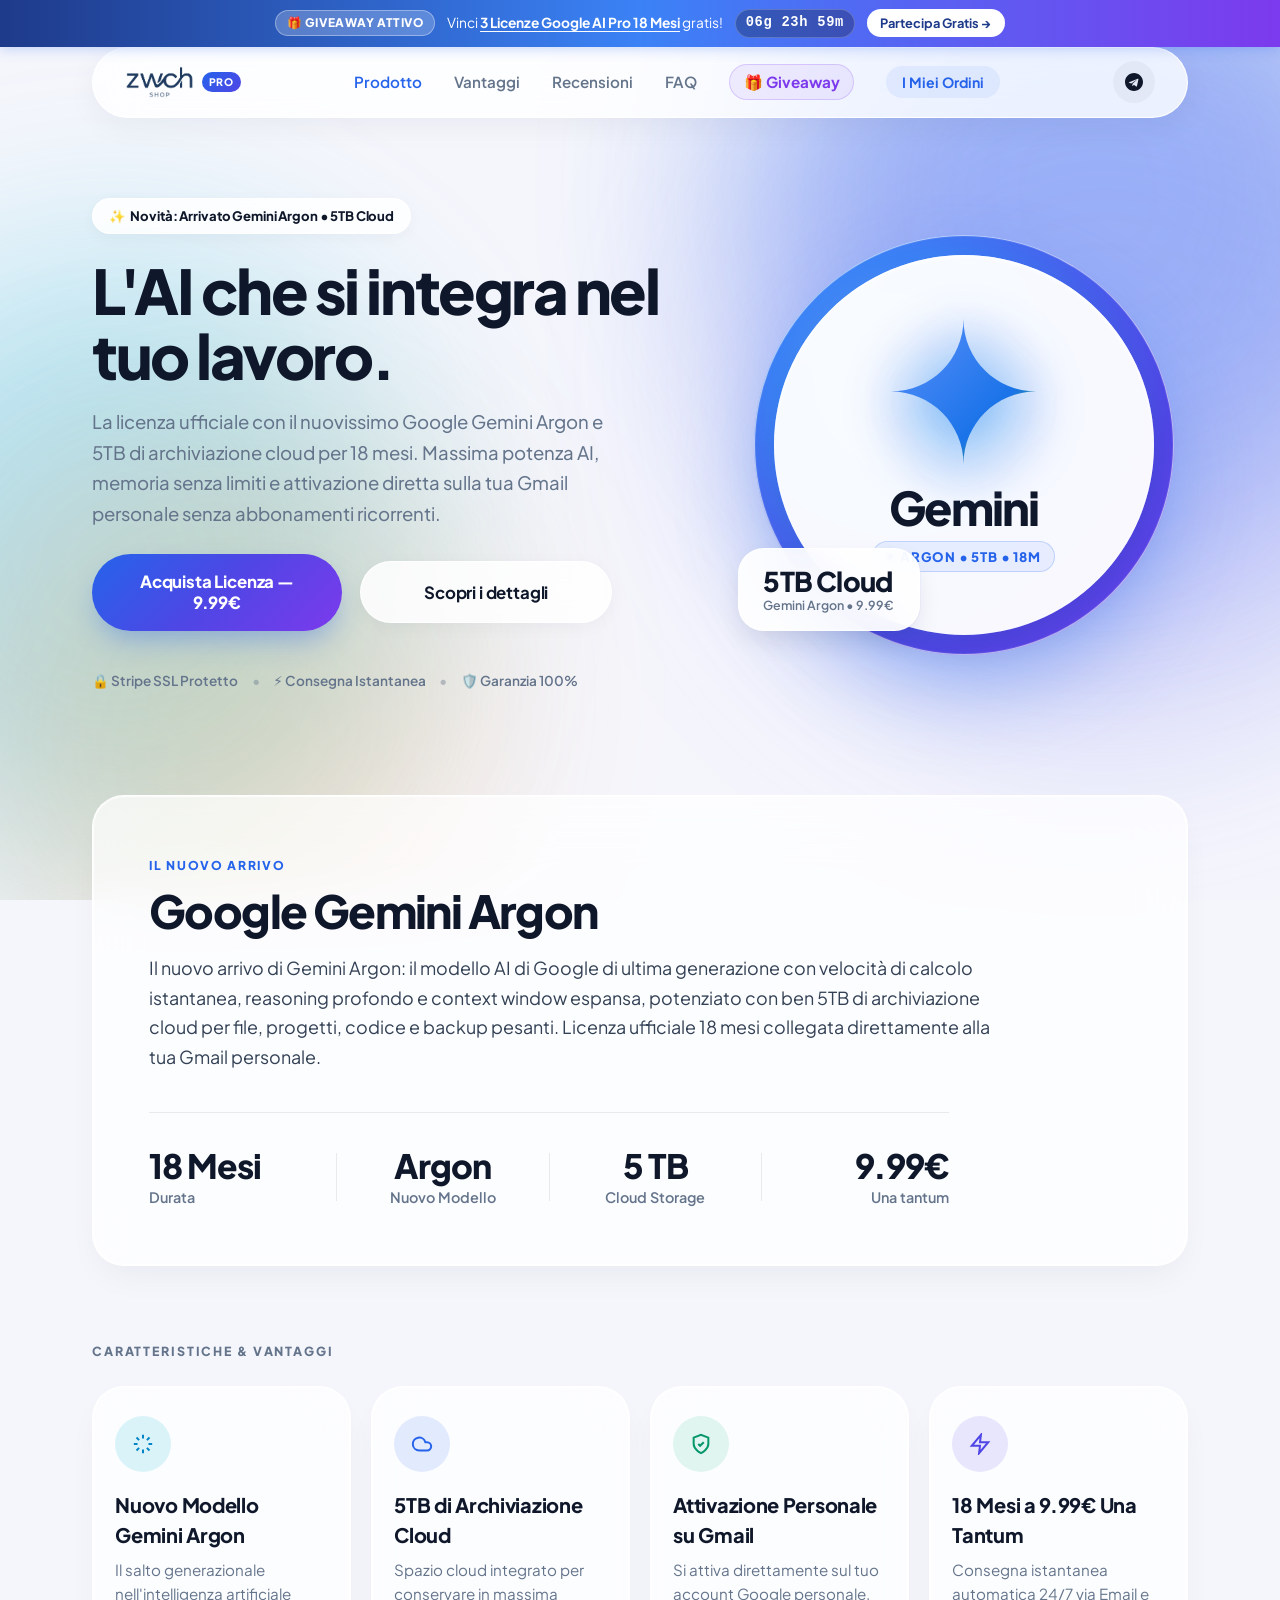
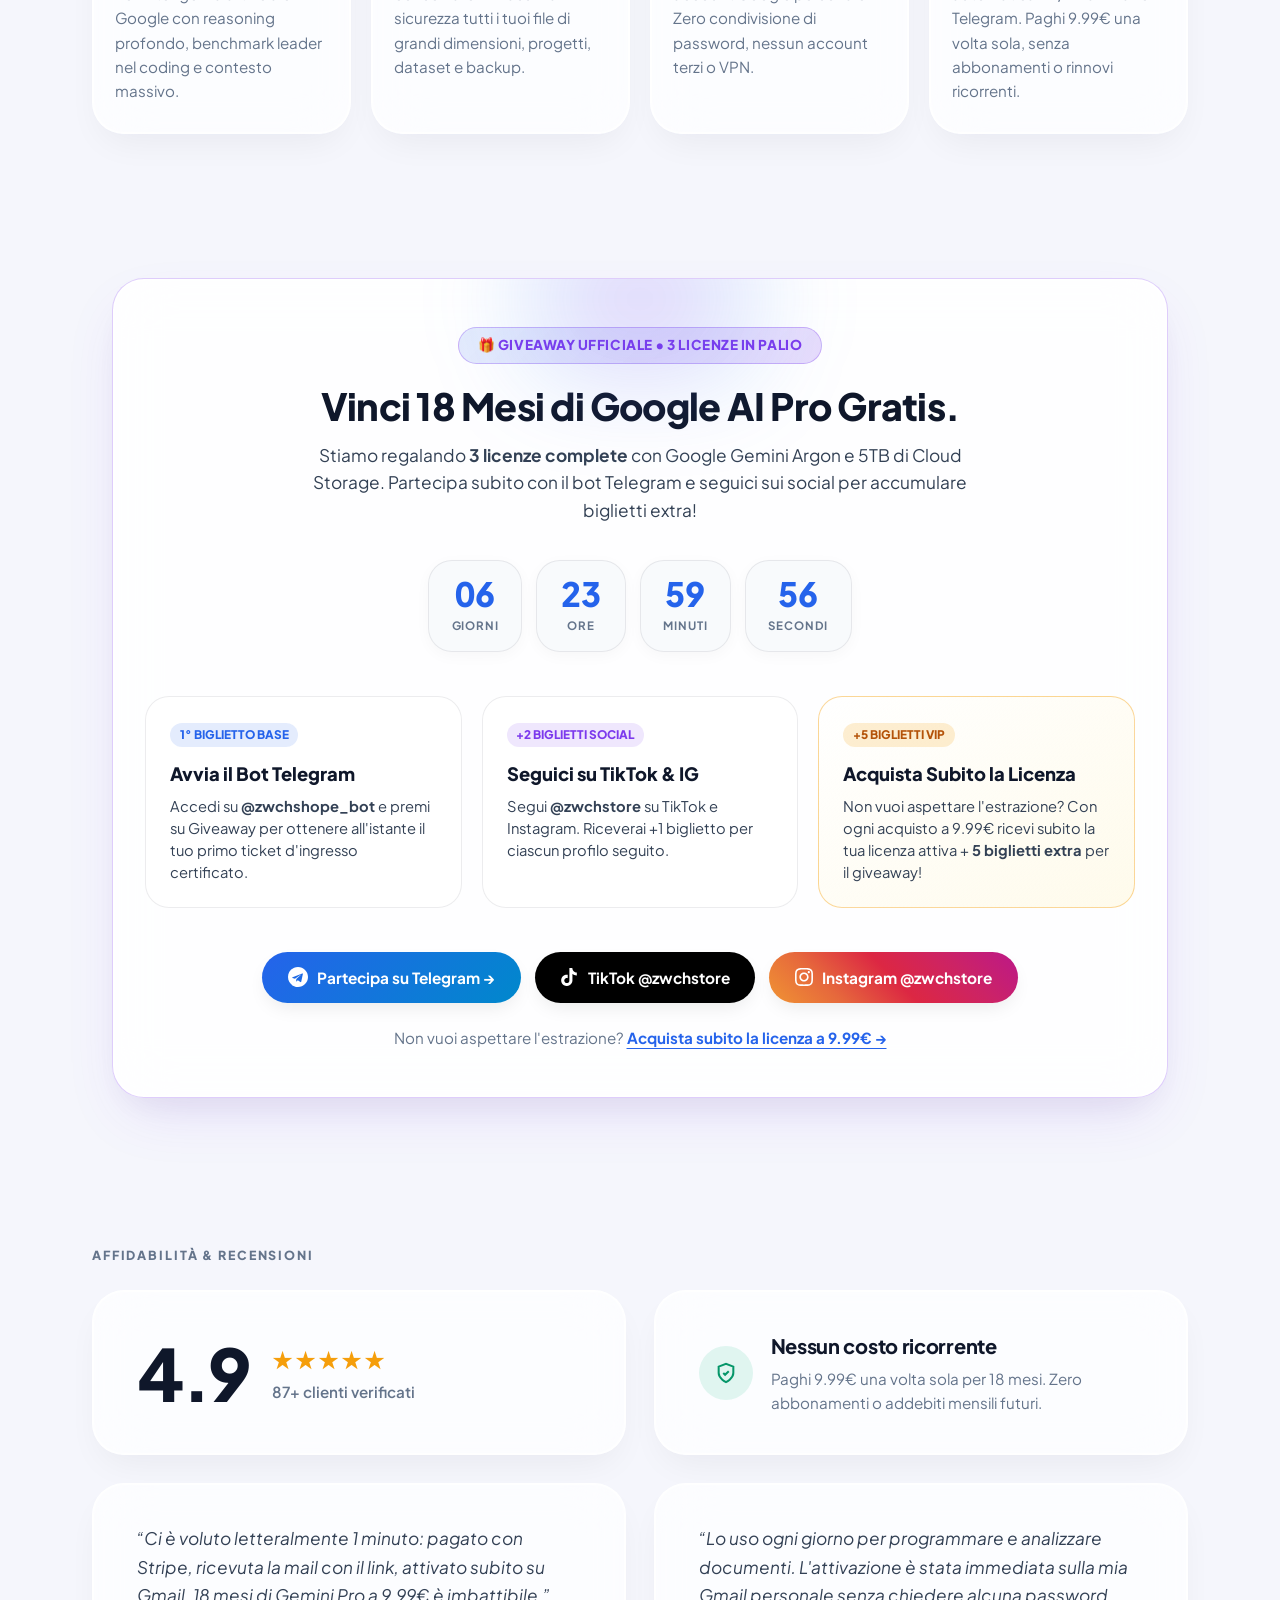
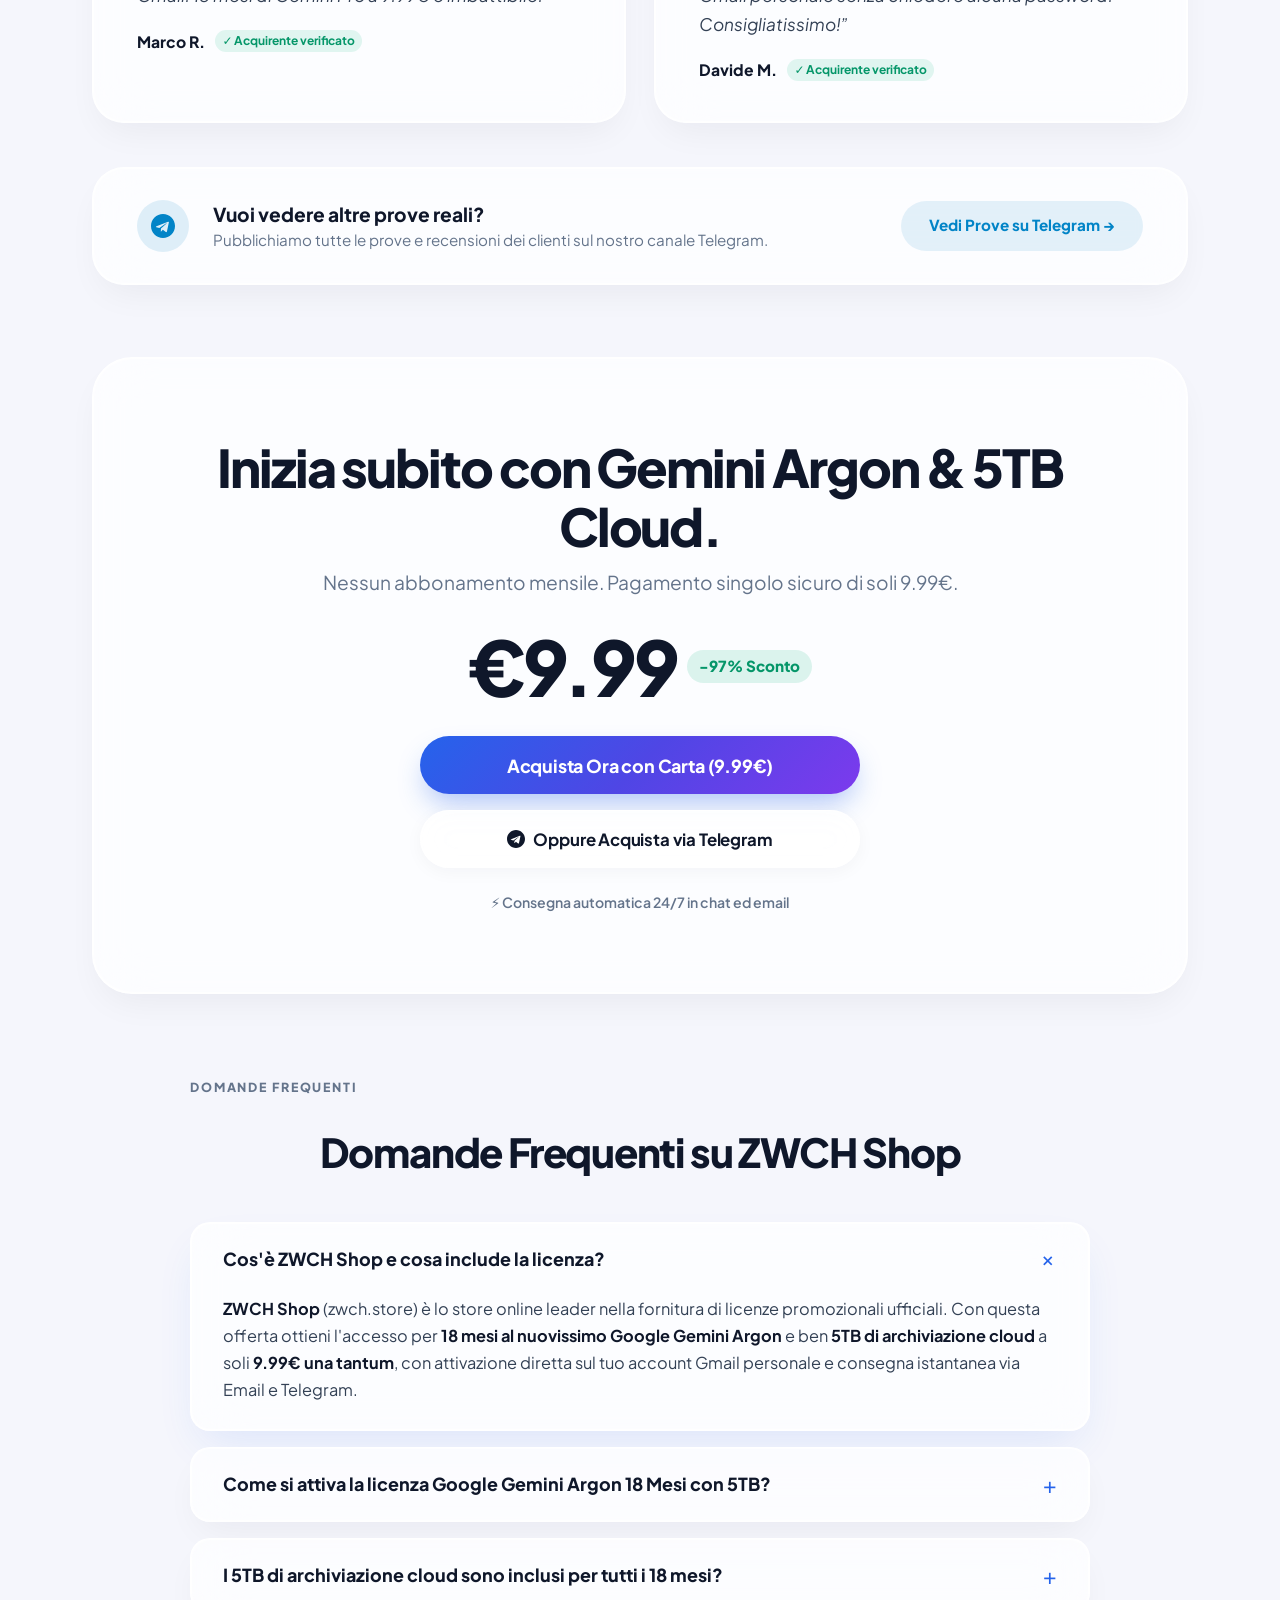
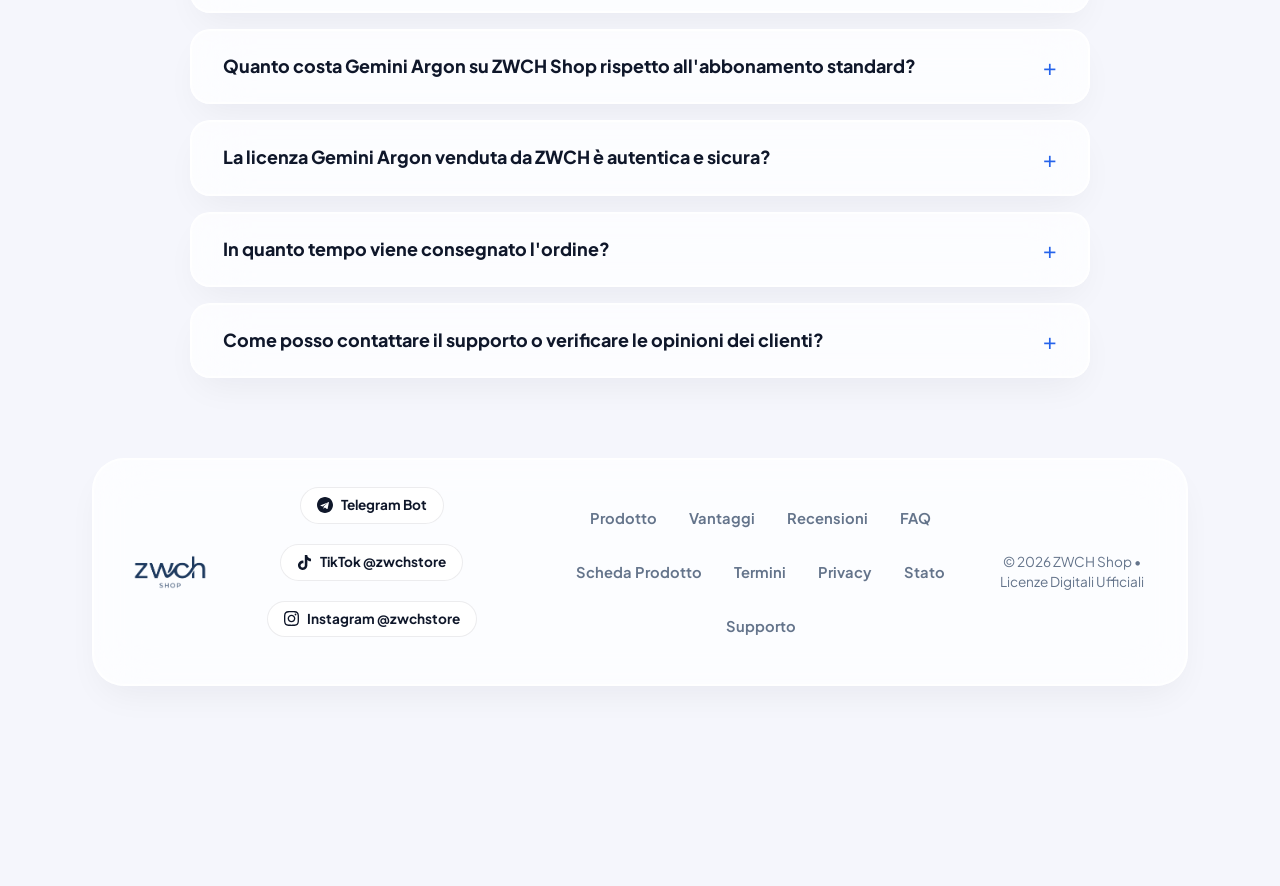
==== commit 687475cb: "fix(giveaway): remove refund guarantee text" ====
--- a/index.html
+++ b/index.html
@@ -580,8 +580,8 @@
           <!-- Step 3 -->
           <div class="giveaway-step-card vip-card">
             <span class="step-badge-tag tag-gold">+5 Biglietti VIP</span>
-            <h3 class="step-card-title">Acquista Ora a Rischio Zero</h3>
-            <p class="step-card-desc">Se compri ora la licenza a 9.99&euro; e vieni estratto al giveaway, <strong>ti rimborsiamo il 100%</strong> o ti regaliamo una 2ª licenza!</p>
+            <h3 class="step-card-title">Acquista Subito la Licenza</h3>
+            <p class="step-card-desc">Non vuoi aspettare l'estrazione? Con ogni acquisto a 9.99&euro; ricevi subito la tua licenza attiva + <strong>5 biglietti extra</strong> per il giveaway!</p>
           </div>
         </div>
 
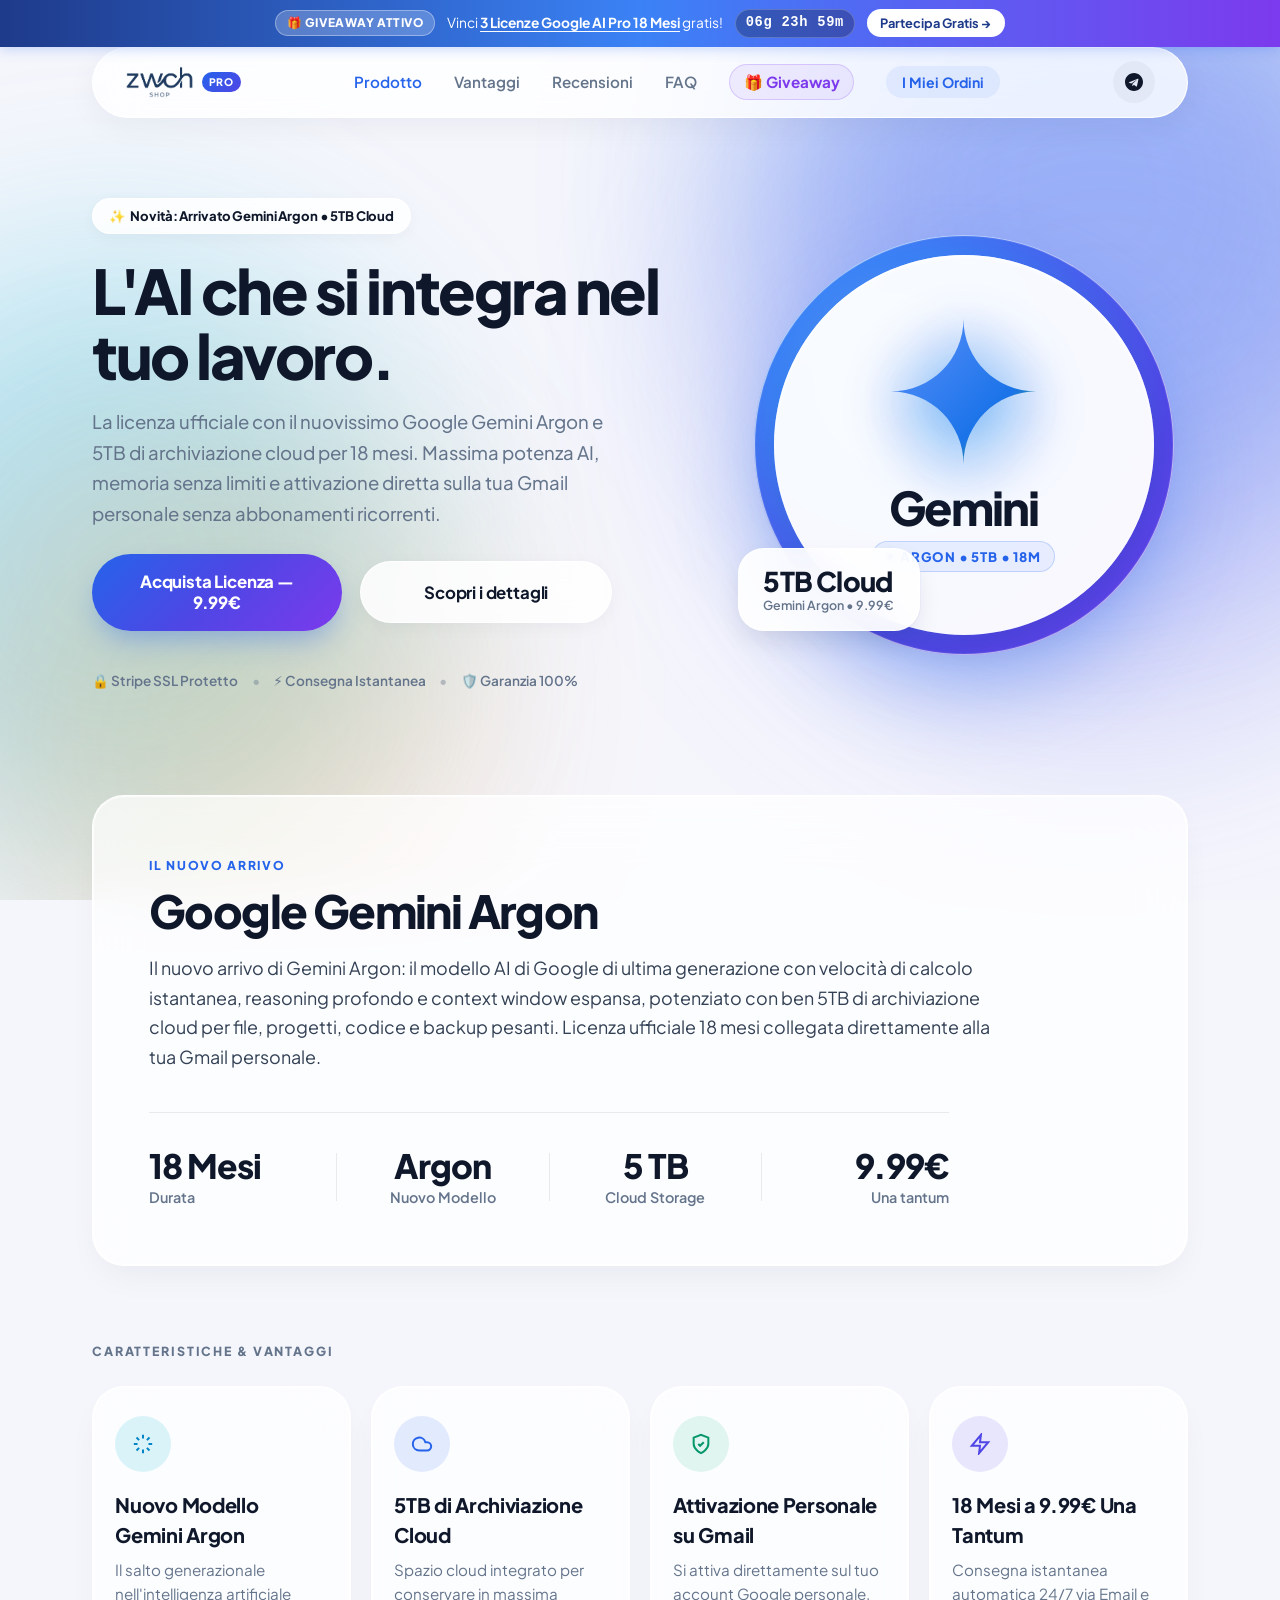
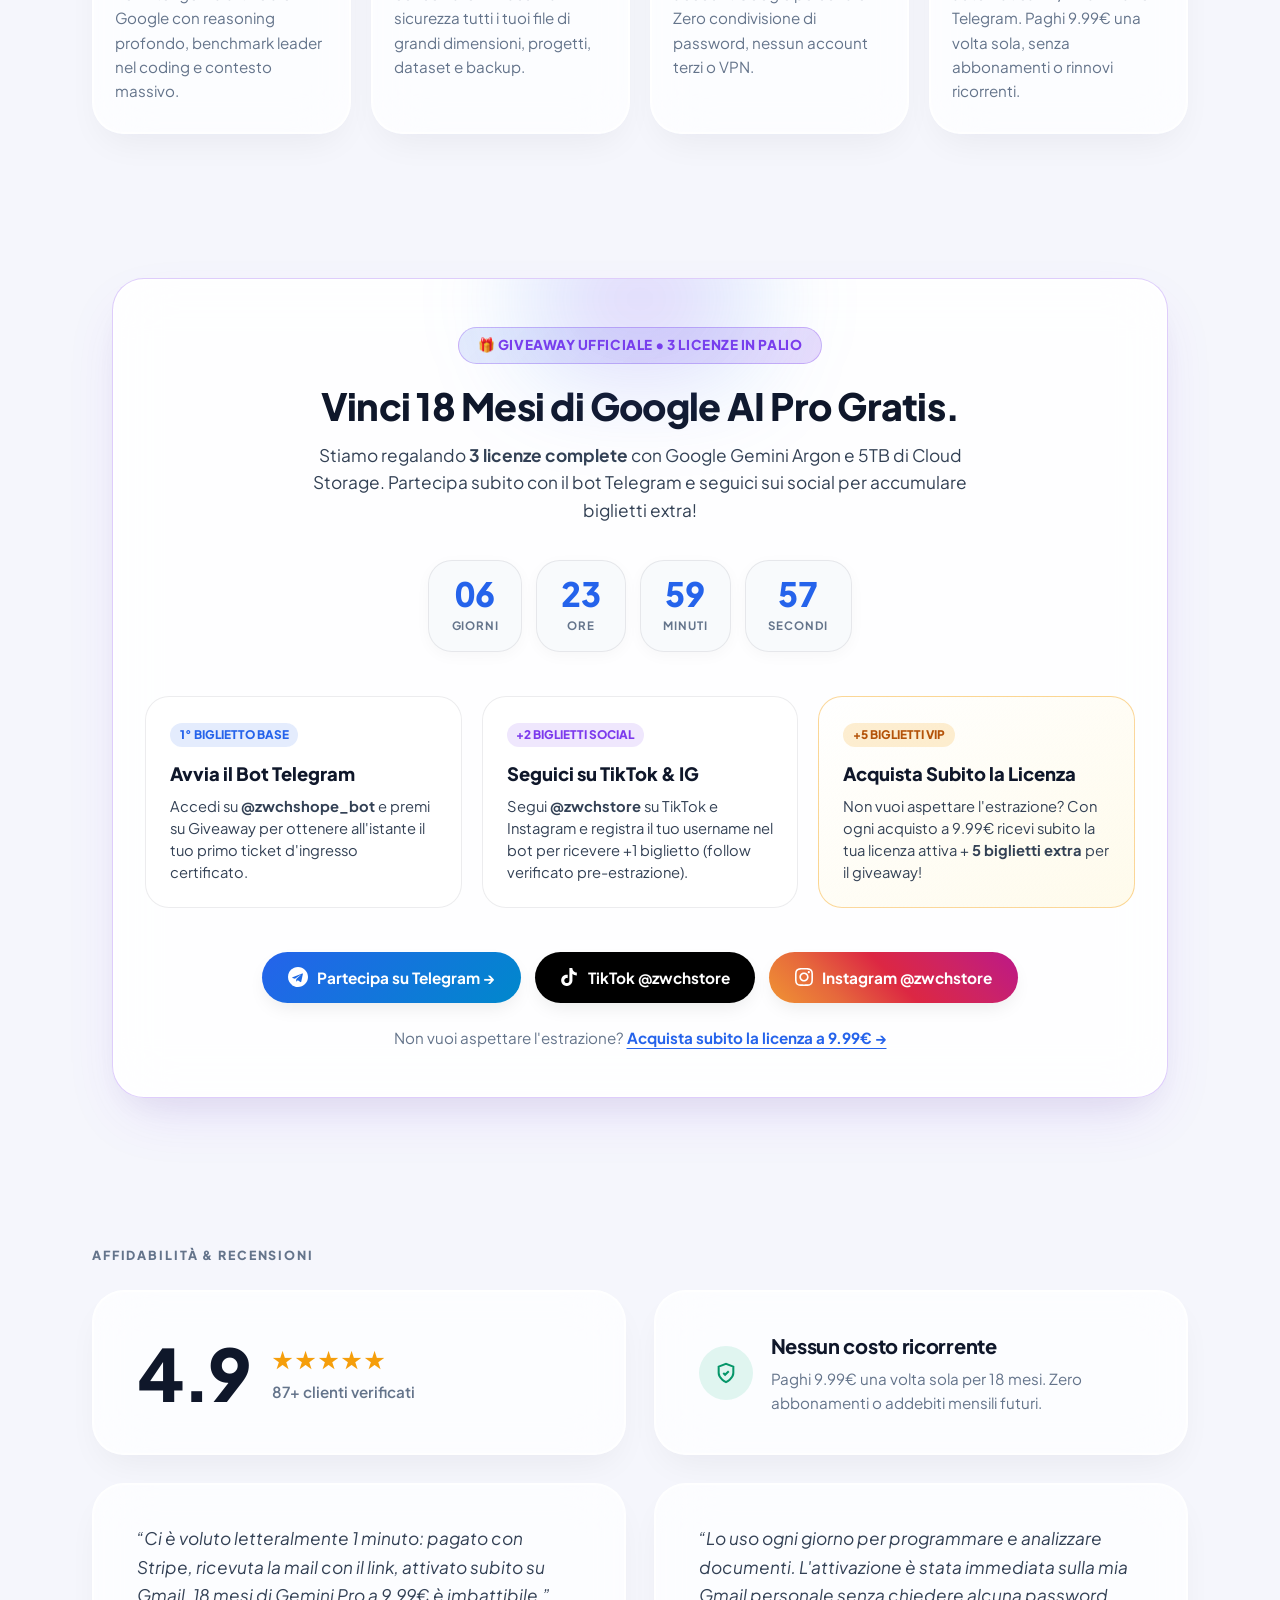
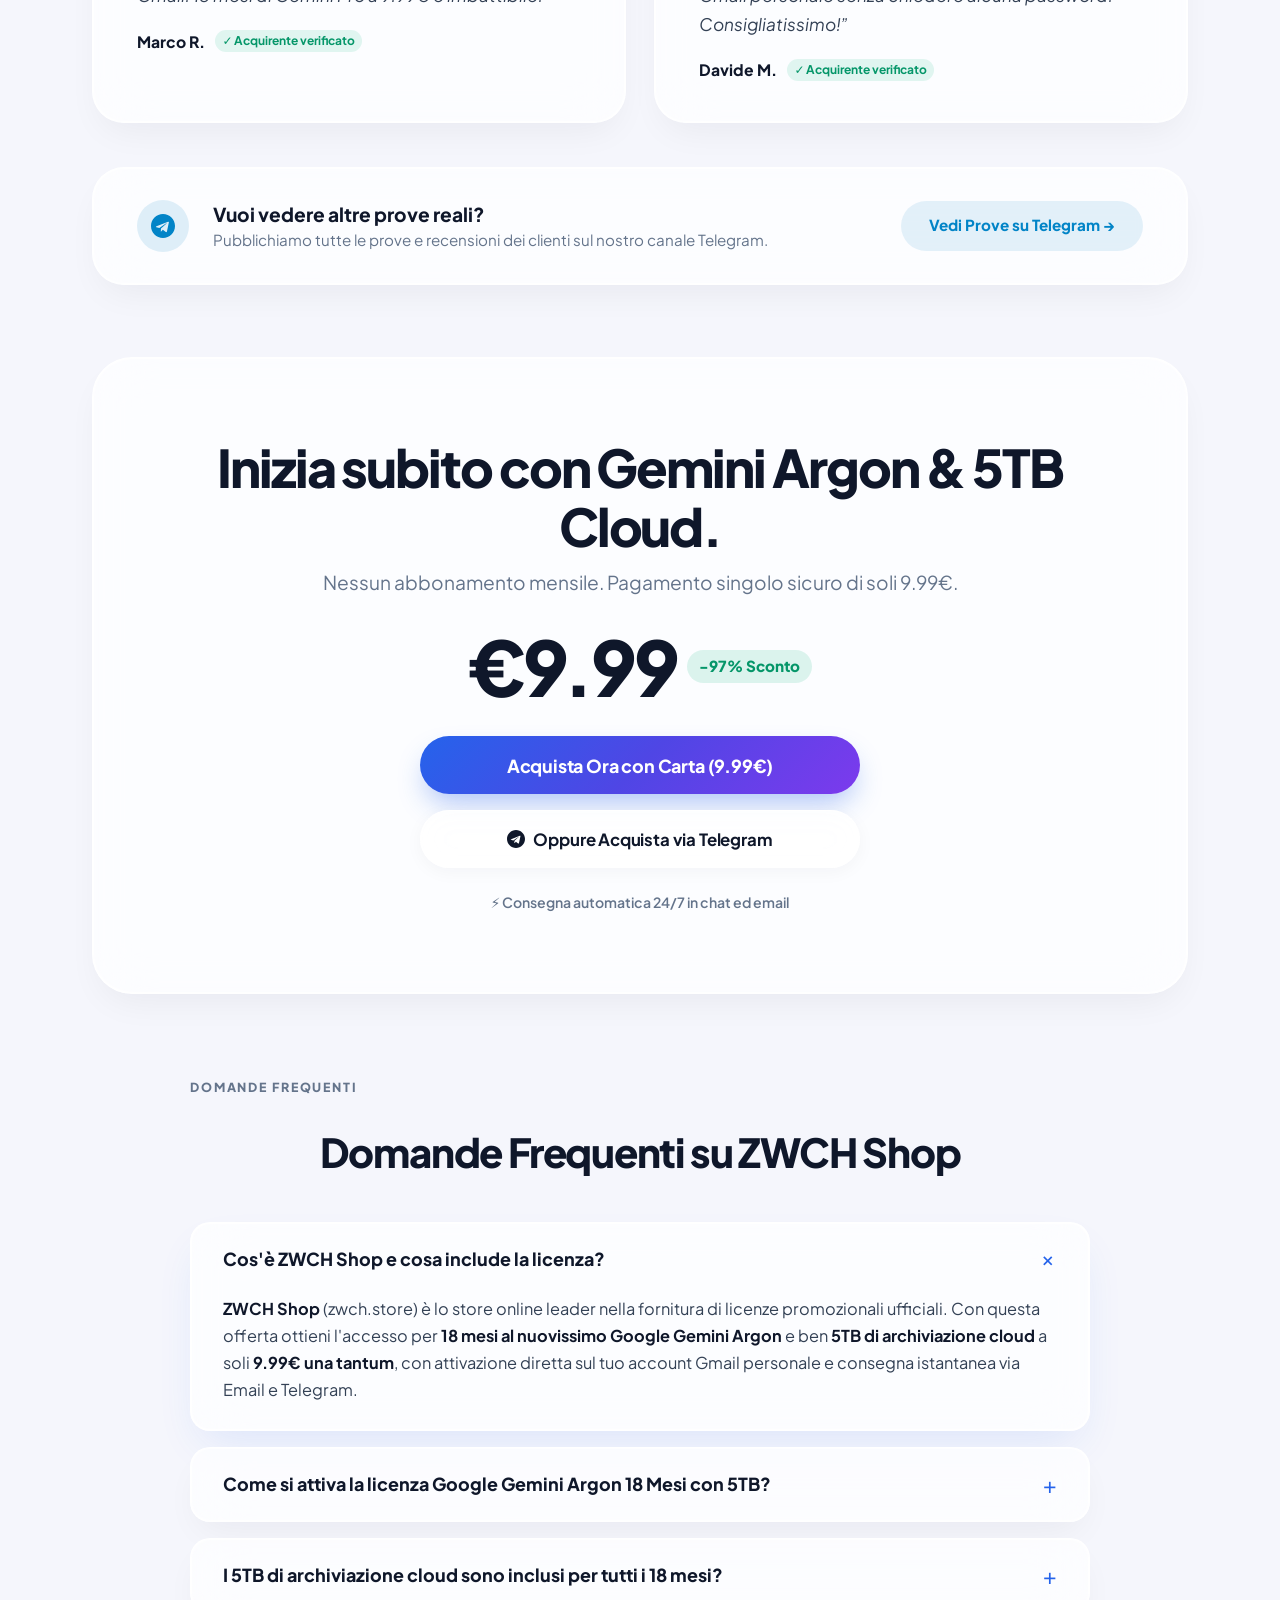
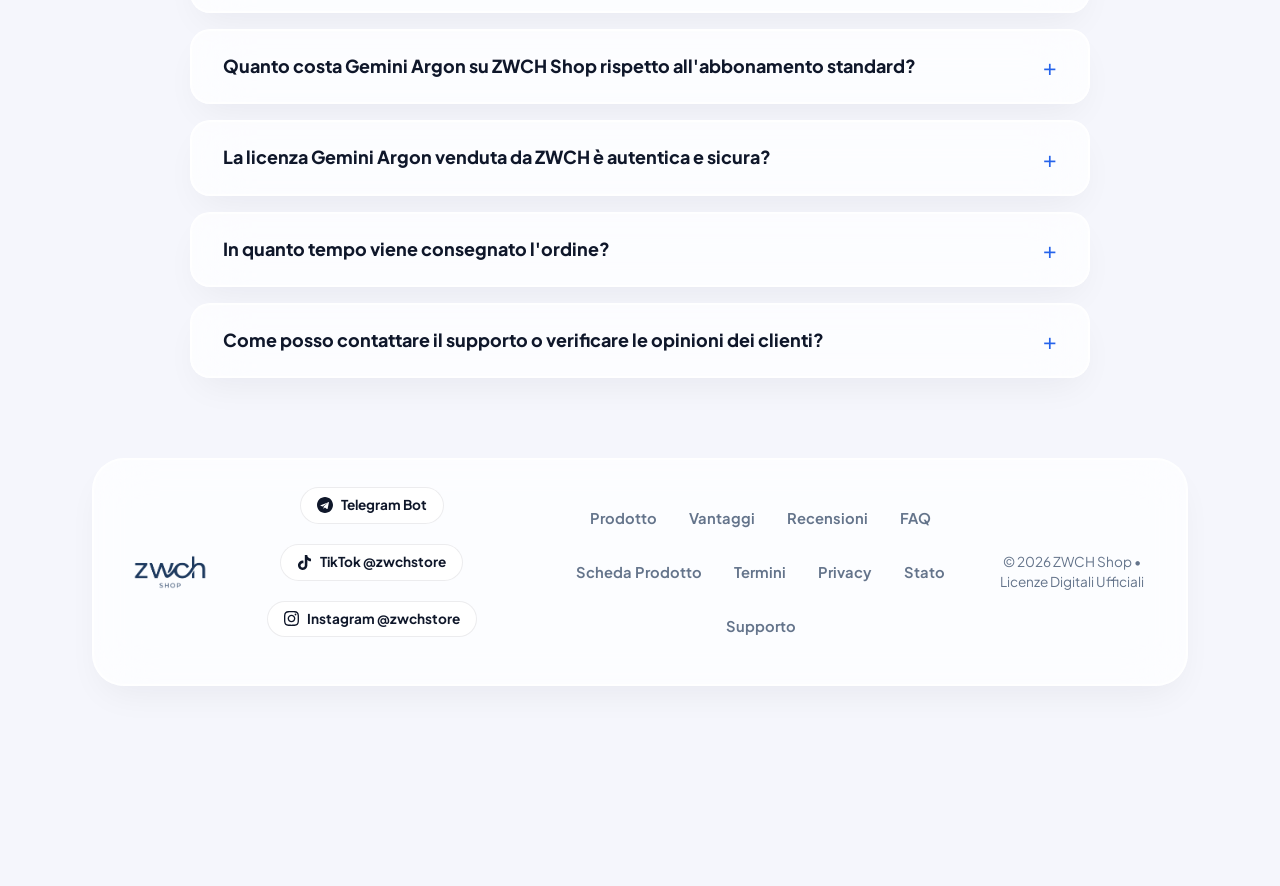
==== commit 640ff3f6: "feat(giveaway): require social username registration with anti-fraud rule" ====
--- a/index.html
+++ b/index.html
@@ -574,7 +574,7 @@
           <div class="giveaway-step-card">
             <span class="step-badge-tag tag-purple">+2 Biglietti Social</span>
             <h3 class="step-card-title">Seguici su TikTok &amp; IG</h3>
-            <p class="step-card-desc">Segui <strong>@zwchstore</strong> su TikTok e Instagram. Riceverai +1 biglietto per ciascun profilo seguito.</p>
+            <p class="step-card-desc">Segui <strong>@zwchstore</strong> su TikTok e Instagram e registra il tuo username nel bot per ricevere +1 biglietto (follow verificato pre-estrazione).</p>
           </div>
 
           <!-- Step 3 -->
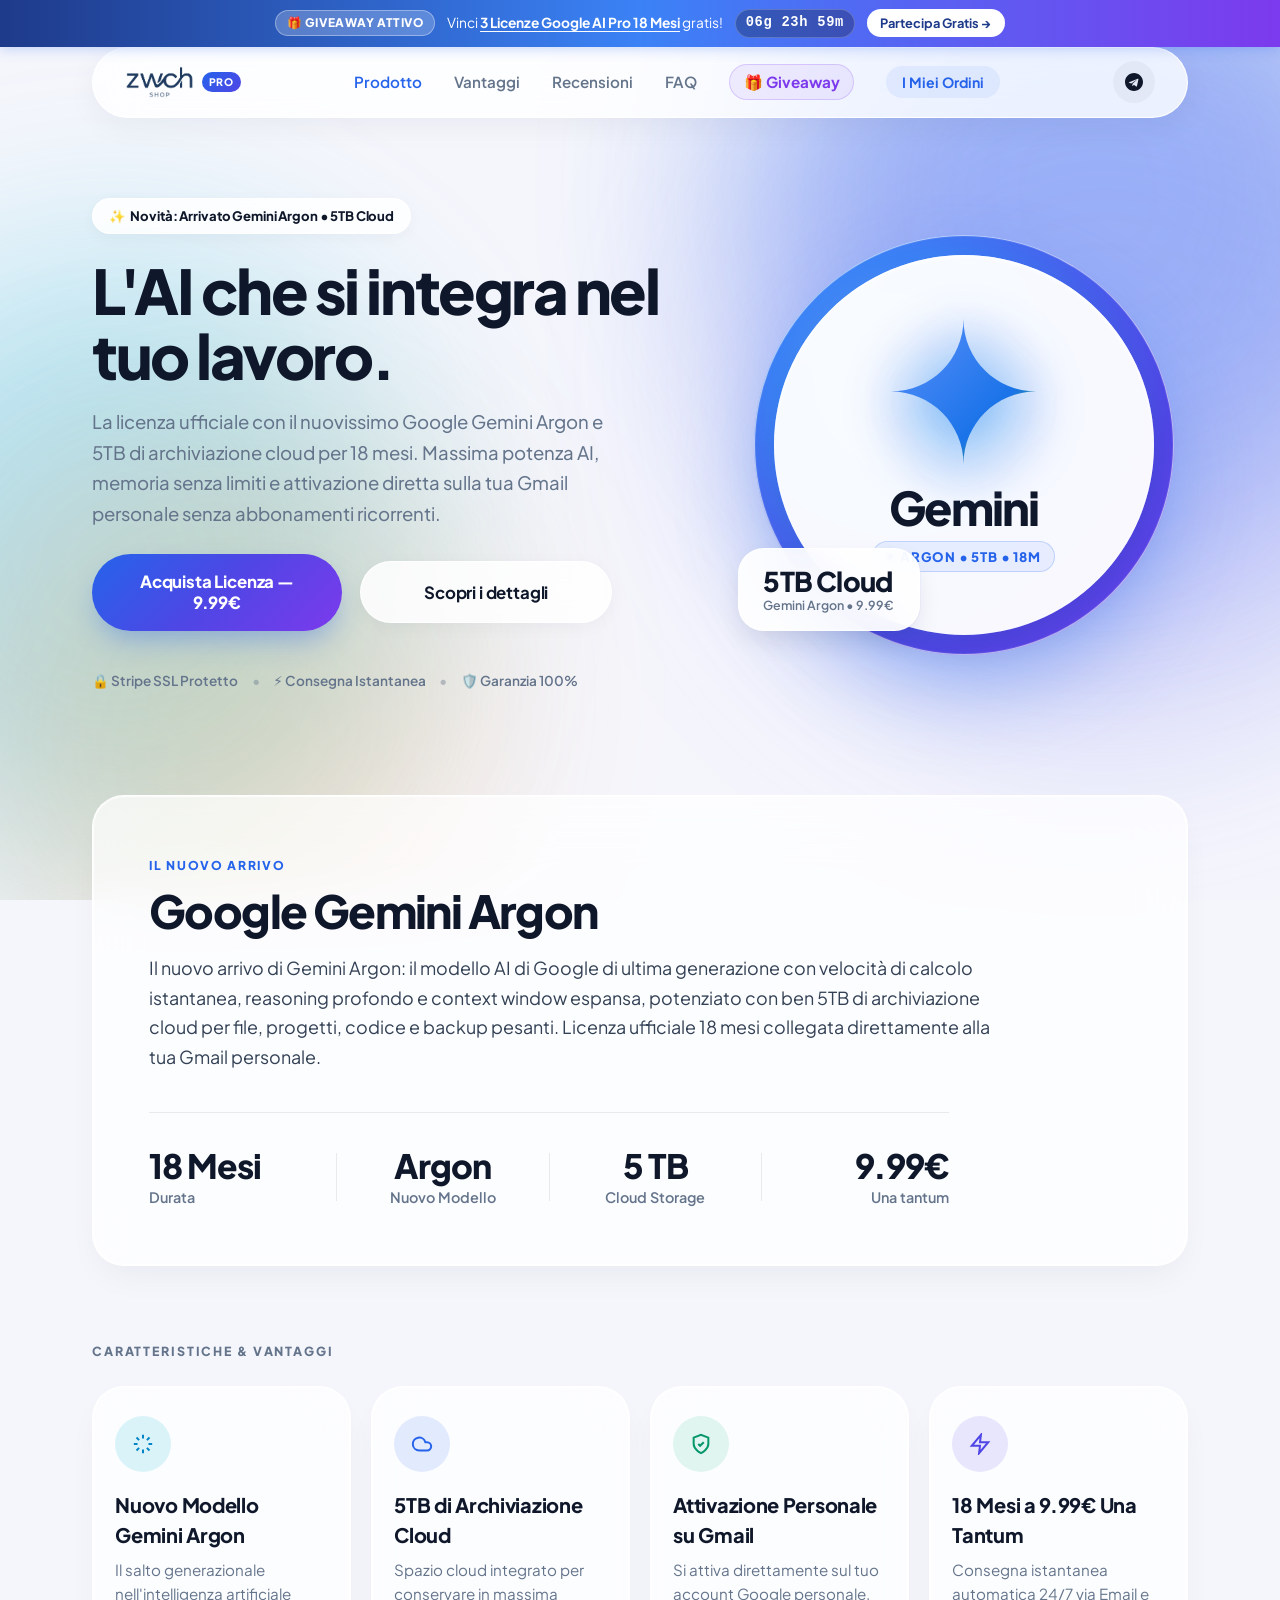
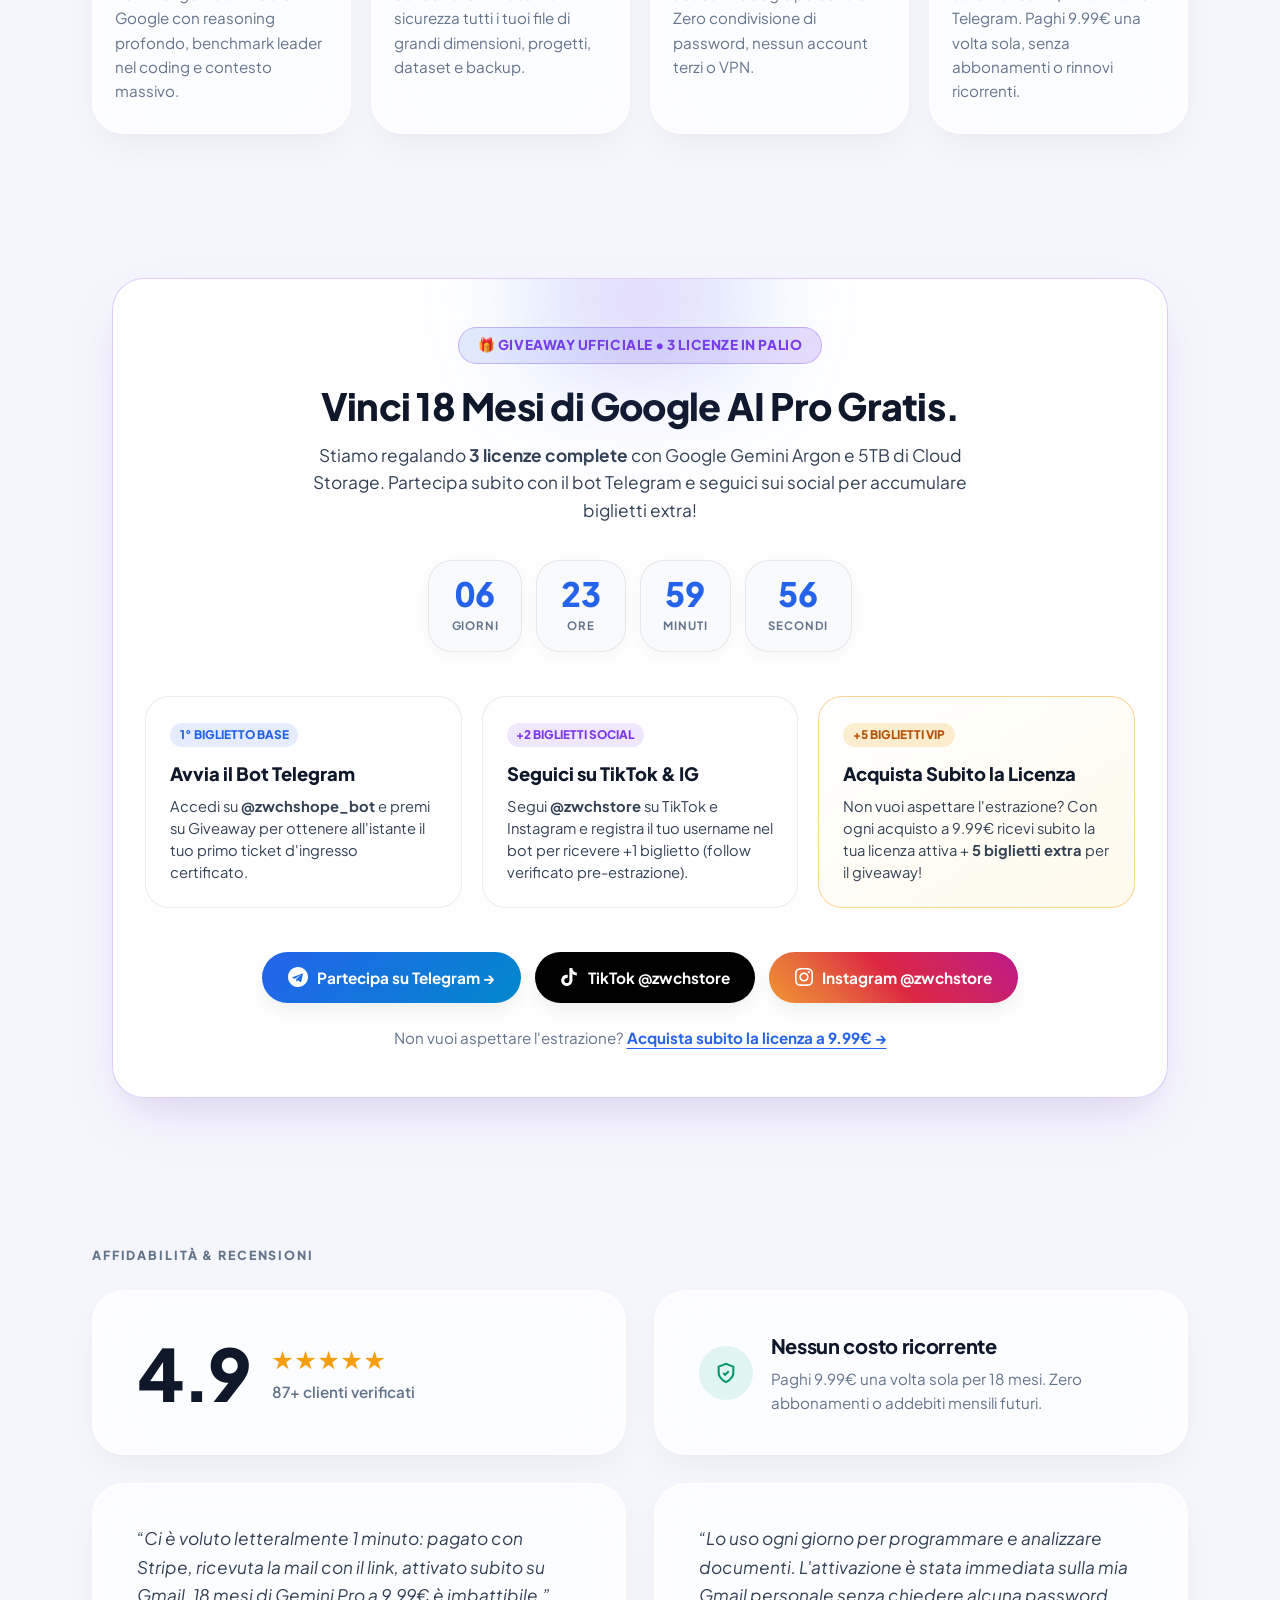
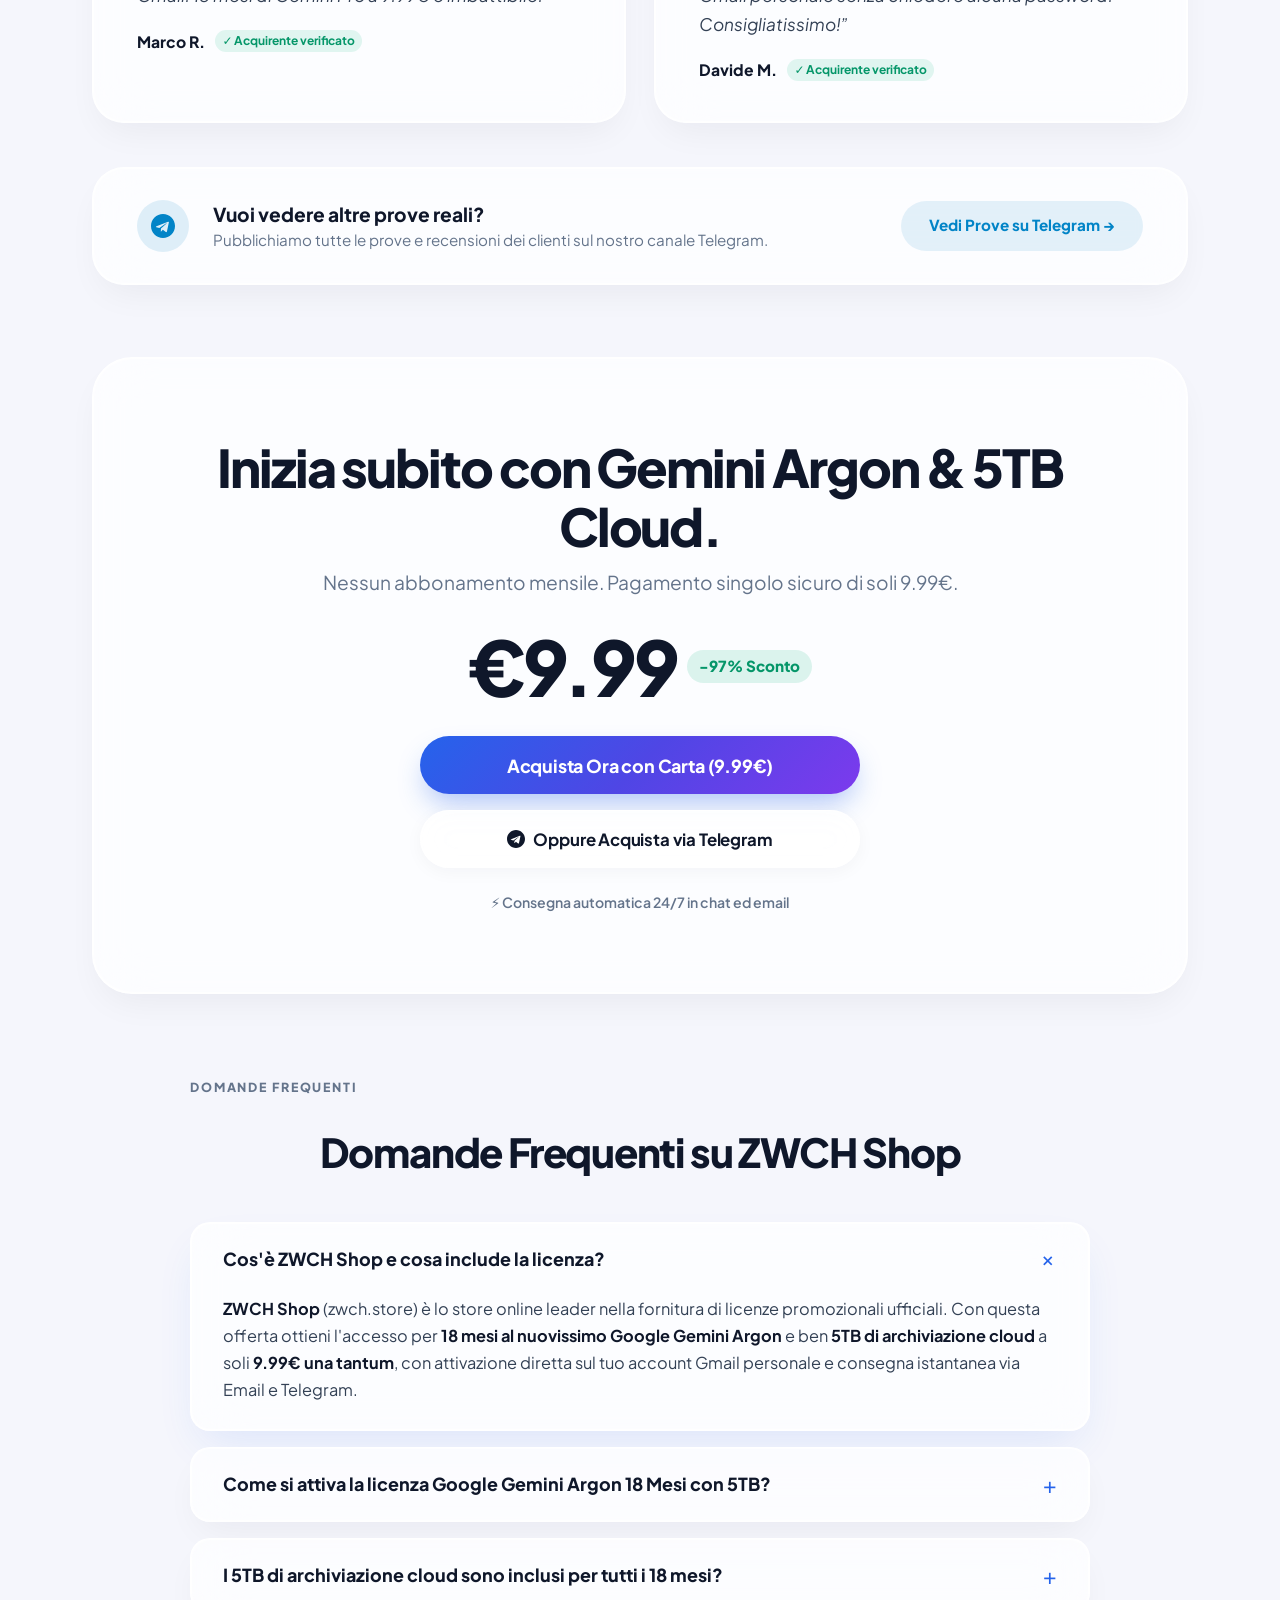
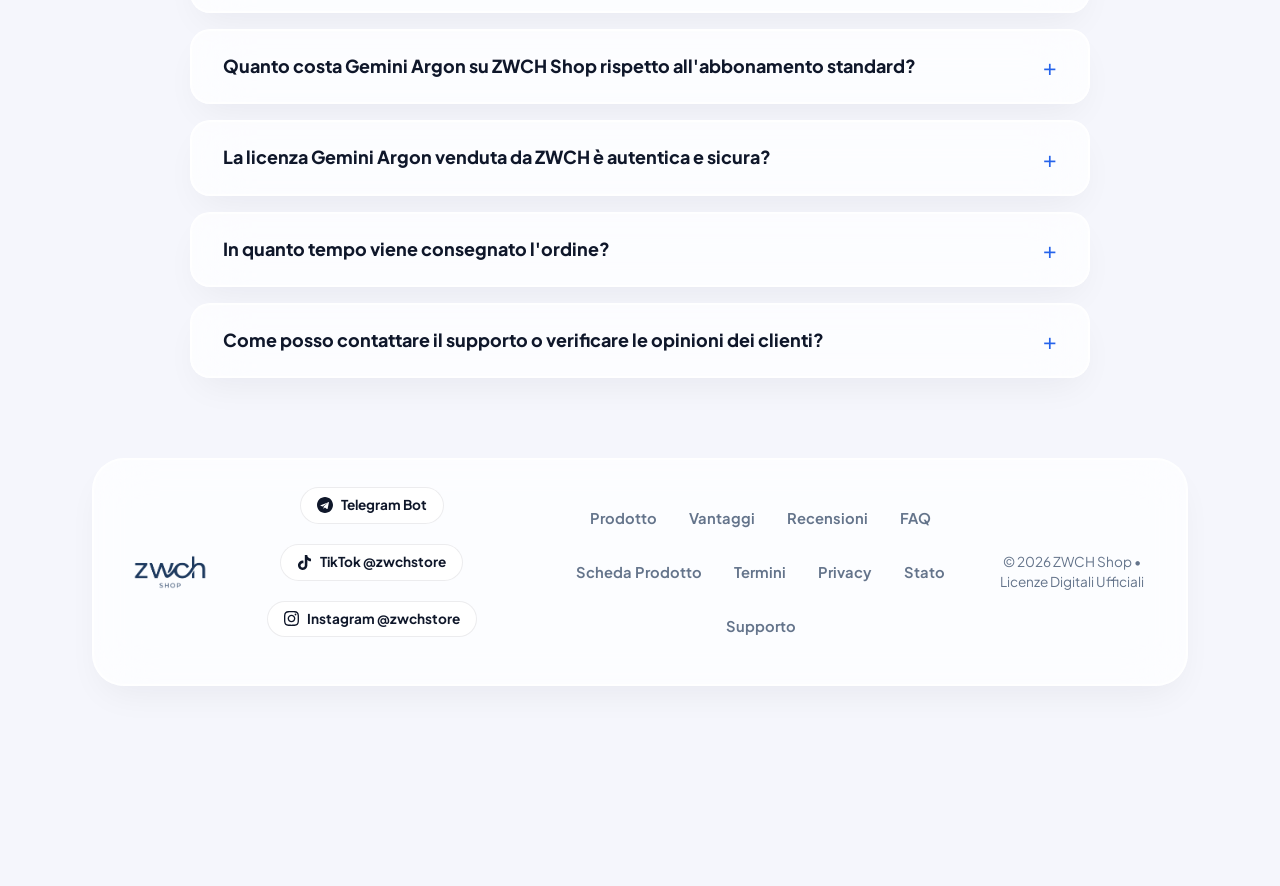
==== commit c879400b: "fix(i18n): translate email modals, orders, and alert messages to Italian" ====
--- a/index.html
+++ b/index.html
@@ -885,21 +885,21 @@
   <!-- ═══════════════════════════════════════════════════════ -->
   <div class="modal-overlay" id="modal-buy" role="dialog" aria-modal="true" aria-labelledby="modal-buy-title">
     <div class="modal-box">
-      <button class="modal-close" onclick="ZWCHModal.close('modal-buy')" aria-label="Close">&times;</button>
+      <button class="modal-close" onclick="ZWCHModal.close('modal-buy')" aria-label="Chiudi">&times;</button>
       <div class="modal-icon">
         <svg viewBox="0 0 24 24" fill="none" stroke="currentColor" stroke-width="2" width="32" height="32"><rect x="2" y="5" width="20" height="14" rx="2" ry="2"/><line x1="2" y1="10" x2="22" y2="10"/></svg>
       </div>
-      <h2 class="modal-title" id="modal-buy-title">Complete your purchase</h2>
-      <p class="modal-sub" id="modal-buy-product-name">Loading product...</p>
+      <h2 class="modal-title" id="modal-buy-title">Completa il tuo acquisto</h2>
+      <p class="modal-sub" id="modal-buy-product-name">Caricamento prodotto...</p>
       <div class="modal-price-row">
         <span class="modal-price" id="modal-buy-price">&mdash;</span>
-        <span class="modal-price-label">one-time payment</span>
+        <span class="modal-price-label">pagamento una tantum</span>
       </div>
       <form id="form-buy" onsubmit="return ZWCHShop.submitBuy(event)" novalidate>
-        <label class="modal-label" for="buy-email">Your email address</label>
+        <label class="modal-label" for="buy-email">Il tuo indirizzo email</label>
         <input class="modal-input" type="email" id="buy-email" name="email"
-               placeholder="you@example.com" autocomplete="email" required />
-        <p class="modal-input-hint">Your key and order receipt will be sent here.</p>
+               placeholder="nome@esempio.com" autocomplete="email" required />
+        <p class="modal-input-hint">La tua licenza e la ricevuta dell'ordine verranno inviate qui.</p>
         <button class="btn-glow modal-submit modal-submit-stripe" id="btn-buy-submit" type="submit">
           <span id="btn-buy-label">
             <svg viewBox="0 0 24 24" fill="none" stroke="currentColor" stroke-width="2.2" width="20" height="20" style="vertical-align:middle; margin-right:6px;"><rect x="1" y="4" width="22" height="16" rx="2" ry="2"/><line x1="1" y1="10" x2="23" y2="10"/></svg>
@@ -908,7 +908,7 @@
           <span id="btn-buy-loading" class="hidden">Reindirizzamento a Stripe...</span>
         </button>
       </form>
-      <p class="modal-footer-note">Secure payment by Stripe. ZWCH never stores your card details.</p>
+      <p class="modal-footer-note">Pagamento sicuro con Stripe. ZWCH non memorizza mai i dati della tua carta.</p>
     </div>
   </div>
 
@@ -917,22 +917,22 @@
   <!-- ═══════════════════════════════════════════════════════ -->
   <div class="modal-overlay" id="modal-auth" role="dialog" aria-modal="true" aria-labelledby="modal-auth-title">
     <div class="modal-box">
-      <button class="modal-close" onclick="ZWCHModal.close('modal-auth')" aria-label="Close">&times;</button>
+      <button class="modal-close" onclick="ZWCHModal.close('modal-auth')" aria-label="Chiudi">&times;</button>
 
       <!-- Step 1: email -->
       <div id="auth-step-1">
         <div class="modal-icon">
           <svg viewBox="0 0 24 24" fill="none" stroke="currentColor" stroke-width="2" width="32" height="32"><rect x="3" y="11" width="18" height="11" rx="2" ry="2"/><path d="M7 11V7a5 5 0 0 1 10 0v4"/></svg>
         </div>
-        <h2 class="modal-title" id="modal-auth-title">Sign in to ZWCH</h2>
-        <p class="modal-sub">Enter your email and we'll send you a one-time code. No password needed.</p>
+        <h2 class="modal-title" id="modal-auth-title">Accedi a ZWCH</h2>
+        <p class="modal-sub">Inserisci la tua email e ti invieremo un codice monouso. Nessuna password richiesta.</p>
         <form id="form-auth-email" onsubmit="return ZWCHAuth.sendOtp(event)" novalidate>
-          <label class="modal-label" for="auth-email">Email address</label>
+          <label class="modal-label" for="auth-email">Indirizzo email</label>
           <input class="modal-input" type="email" id="auth-email" name="email"
-                 placeholder="you@example.com" autocomplete="email" required />
+                 placeholder="nome@esempio.com" autocomplete="email" required />
           <button class="btn-glow modal-submit" id="btn-send-otp" type="submit">
-            <span id="btn-otp-label">Send Code &#8594;</span>
-            <span id="btn-otp-loading" class="hidden">Sending...</span>
+            <span id="btn-otp-label">Invia Codice &#8594;</span>
+            <span id="btn-otp-loading" class="hidden">Invio in corso...</span>
           </button>
         </form>
         <p id="auth-email-error" class="modal-error hidden"></p>
@@ -943,24 +943,24 @@
         <div class="modal-icon">
           <svg viewBox="0 0 24 24" fill="none" stroke="currentColor" stroke-width="2" width="32" height="32"><path d="M4 4h16c1.1 0 2 .9 2 2v12c0 1.1-.9 2-2 2H4c-1.1 0-2-.9-2-2V6c0-1.1.9-2 2-2z"/><polyline points="22,6 12,13 2,6"/></svg>
         </div>
-        <h2 class="modal-title">Enter your code</h2>
-        <p class="modal-sub">We sent a 6-digit code to <strong id="auth-email-display"></strong>.<br/>Valid for 10 minutes.</p>
+        <h2 class="modal-title">Inserisci il codice</h2>
+        <p class="modal-sub">Abbiamo inviato un codice a 6 cifre a <strong id="auth-email-display"></strong>.<br/>Valido per 10 minuti.</p>
         <form id="form-auth-otp" onsubmit="return ZWCHAuth.verifyOtp(event)" novalidate>
           <div class="otp-inputs" id="otp-inputs">
-            <input class="otp-digit" type="text" inputmode="numeric" maxlength="1" id="otp-0" aria-label="Digit 1" />
-            <input class="otp-digit" type="text" inputmode="numeric" maxlength="1" id="otp-1" aria-label="Digit 2" />
-            <input class="otp-digit" type="text" inputmode="numeric" maxlength="1" id="otp-2" aria-label="Digit 3" />
-            <input class="otp-digit" type="text" inputmode="numeric" maxlength="1" id="otp-3" aria-label="Digit 4" />
-            <input class="otp-digit" type="text" inputmode="numeric" maxlength="1" id="otp-4" aria-label="Digit 5" />
-            <input class="otp-digit" type="text" inputmode="numeric" maxlength="1" id="otp-5" aria-label="Digit 6" />
+            <input class="otp-digit" type="text" inputmode="numeric" maxlength="1" id="otp-0" aria-label="Cifra 1" />
+            <input class="otp-digit" type="text" inputmode="numeric" maxlength="1" id="otp-1" aria-label="Cifra 2" />
+            <input class="otp-digit" type="text" inputmode="numeric" maxlength="1" id="otp-2" aria-label="Cifra 3" />
+            <input class="otp-digit" type="text" inputmode="numeric" maxlength="1" id="otp-3" aria-label="Cifra 4" />
+            <input class="otp-digit" type="text" inputmode="numeric" maxlength="1" id="otp-4" aria-label="Cifra 5" />
+            <input class="otp-digit" type="text" inputmode="numeric" maxlength="1" id="otp-5" aria-label="Cifra 6" />
           </div>
           <button class="btn-glow modal-submit" id="btn-verify-otp" type="submit">
-            <span id="btn-verify-label">Verify &amp; Sign In</span>
-            <span id="btn-verify-loading" class="hidden">Verifying...</span>
+            <span id="btn-verify-label">Verifica e Accedi</span>
+            <span id="btn-verify-loading" class="hidden">Verifica in corso...</span>
           </button>
         </form>
         <p id="auth-otp-error" class="modal-error hidden"></p>
-        <button class="modal-link-btn" onclick="ZWCHAuth.backToStep1()">&#8592; Use a different email</button>
+        <button class="modal-link-btn" onclick="ZWCHAuth.backToStep1()">&#8592; Usa un'altra email</button>
       </div>
     </div>
   </div>
@@ -970,19 +970,19 @@
   <!-- ═══════════════════════════════════════════════════════ -->
   <div class="modal-overlay" id="modal-orders" role="dialog" aria-modal="true" aria-labelledby="modal-orders-title">
     <div class="modal-box modal-box--wide">
-      <button class="modal-close" onclick="ZWCHModal.close('modal-orders')" aria-label="Close">&times;</button>
+      <button class="modal-close" onclick="ZWCHModal.close('modal-orders')" aria-label="Chiudi">&times;</button>
       <div class="orders-header">
         <div class="modal-icon">
           <svg viewBox="0 0 24 24" fill="none" stroke="currentColor" stroke-width="2" width="32" height="32"><path d="M22 19a2 2 0 0 1-2 2H4a2 2 0 0 1-2-2V5a2 2 0 0 1 2-2h5l2 3h9a2 2 0 0 1 2 2z"/></svg>
         </div>
         <div>
-          <h2 class="modal-title" id="modal-orders-title">My Orders</h2>
+          <h2 class="modal-title" id="modal-orders-title">I Miei Ordini</h2>
           <p class="modal-sub" id="orders-email-display" style="margin:0;"></p>
         </div>
-        <button class="modal-link-btn orders-logout" onclick="ZWCHAuth.logout()">Sign out</button>
+        <button class="modal-link-btn orders-logout" onclick="ZWCHAuth.logout()">Disconnetti</button>
       </div>
       <div id="orders-list">
-        <div class="orders-loading">Loading your orders...</div>
+        <div class="orders-loading">Caricamento ordini in corso...</div>
       </div>
     </div>
   </div>
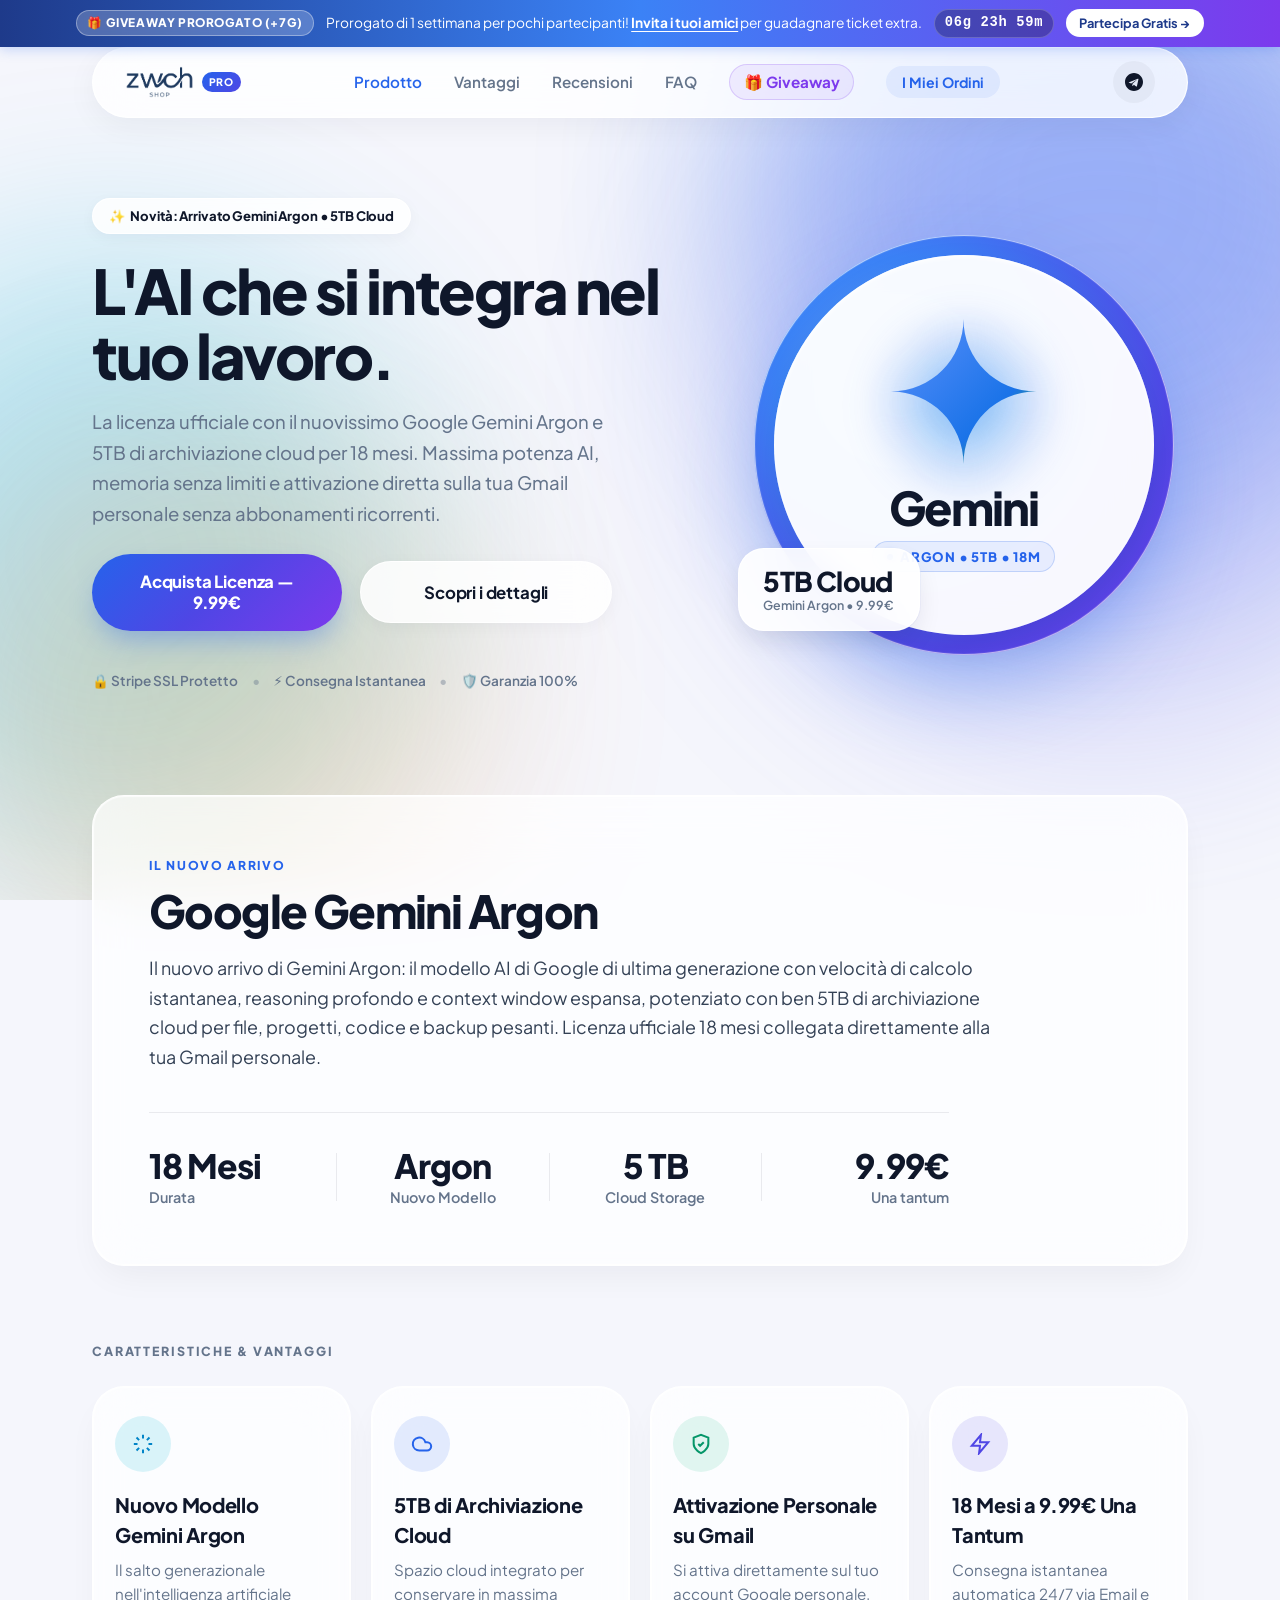
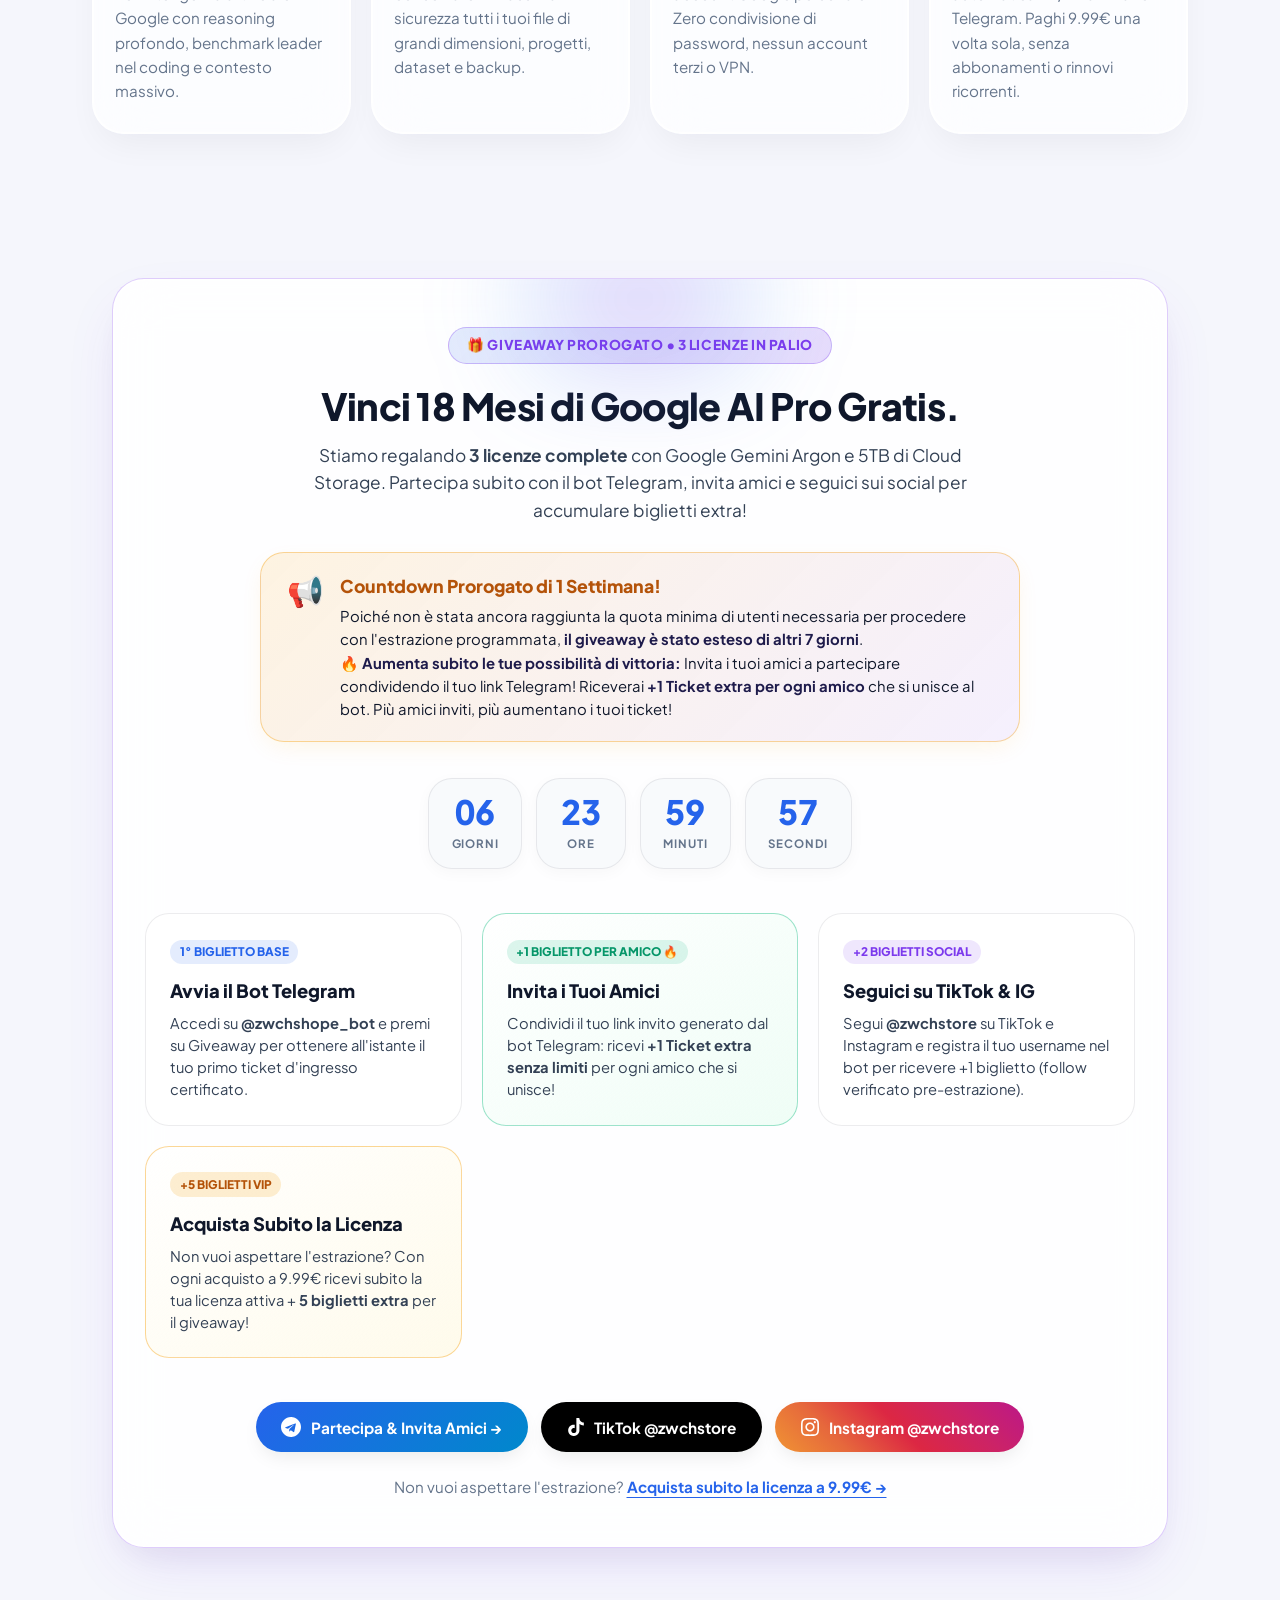
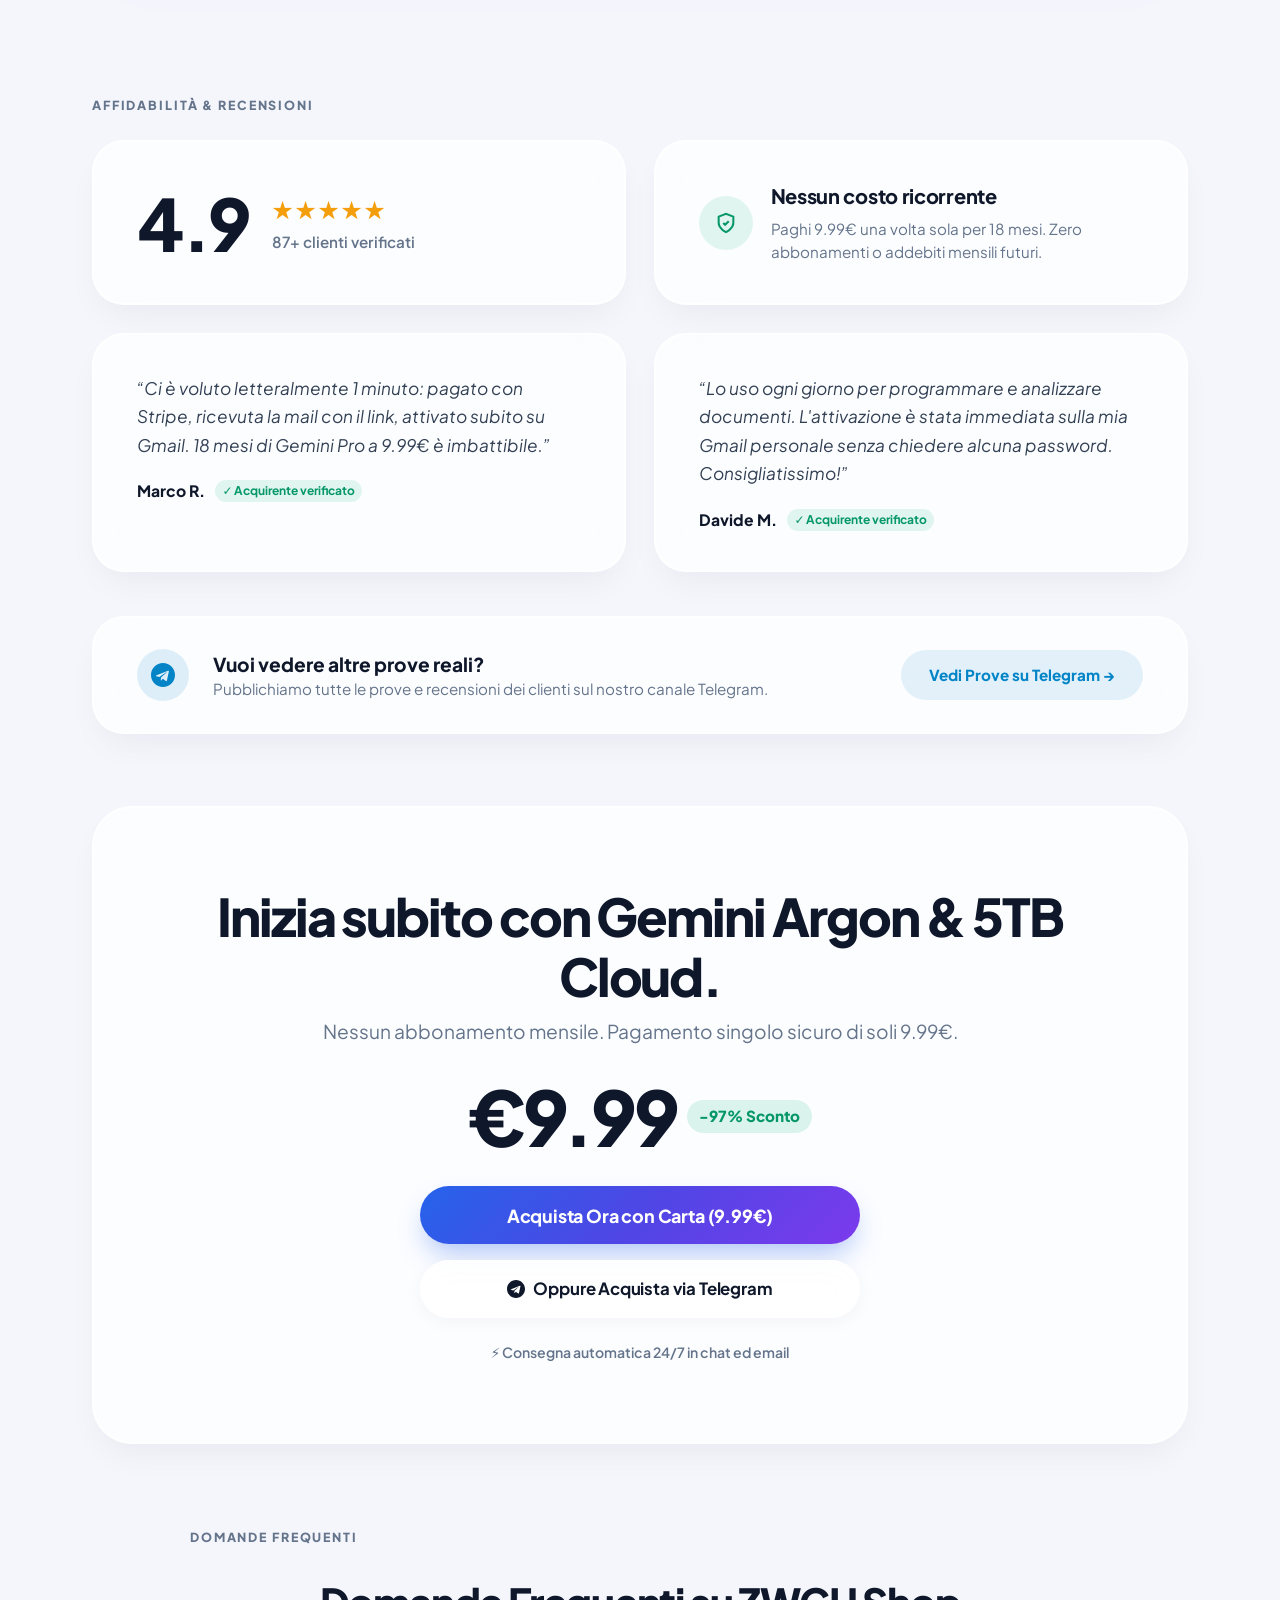
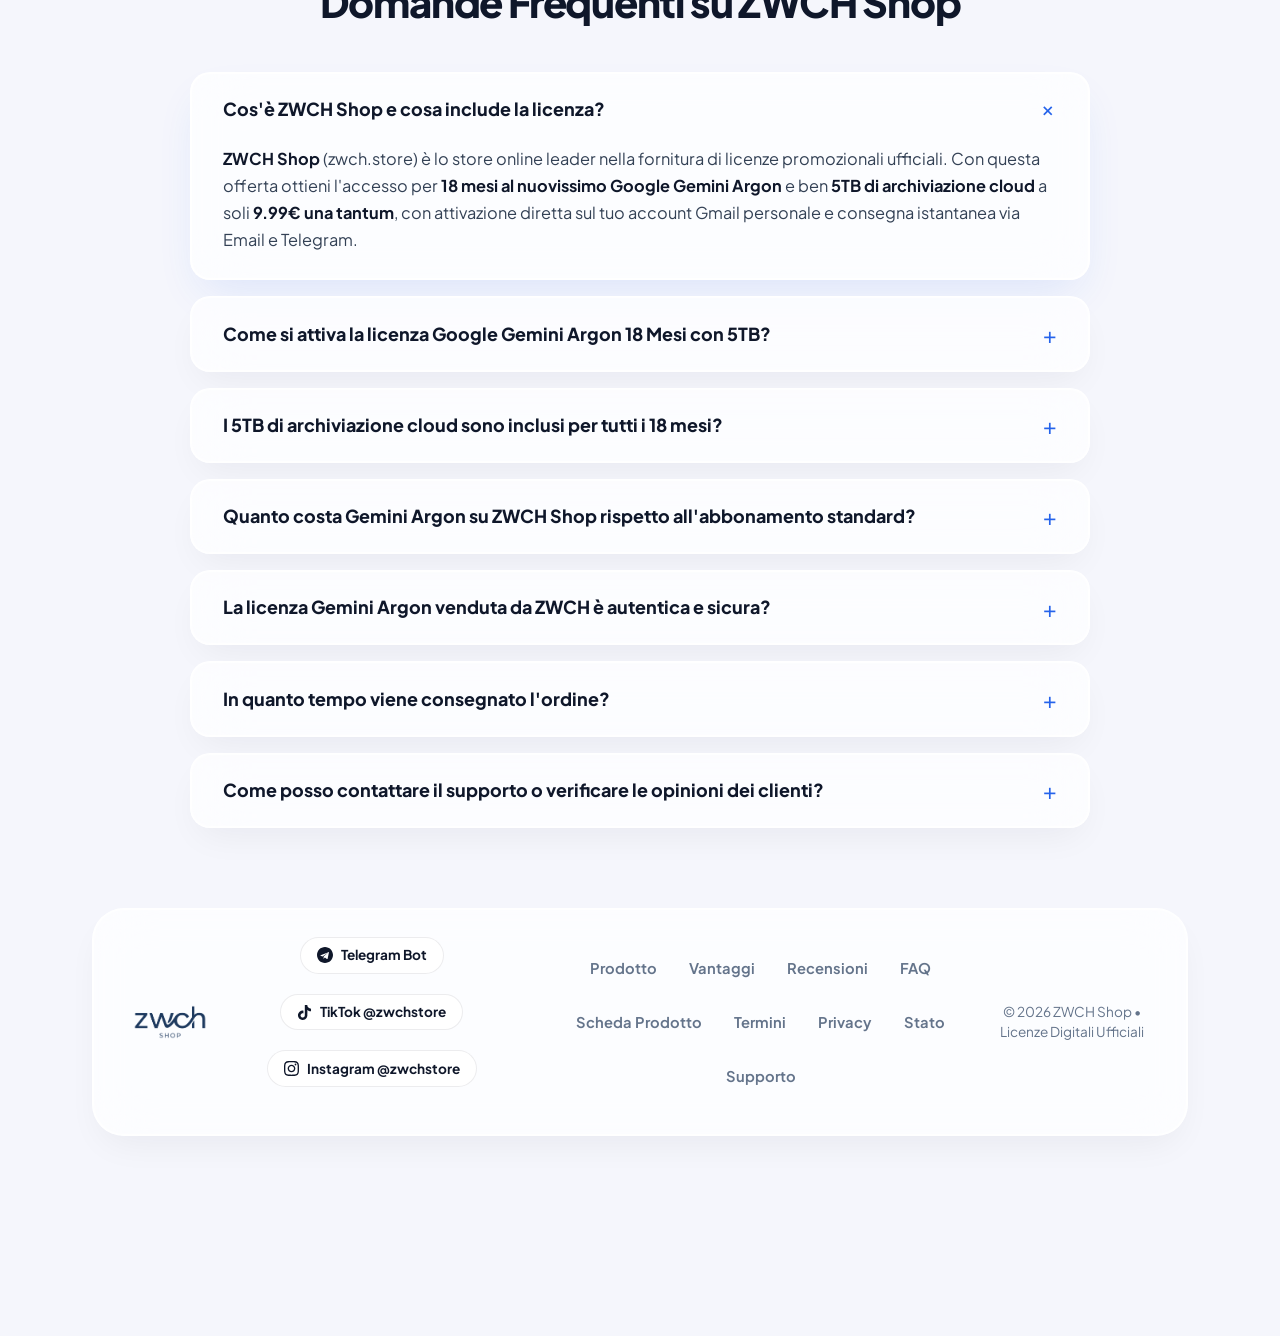
==== commit 89b8495b: "feat(giveaway): extend countdown by 1 week and incentivize referrals" ====
--- a/index.html
+++ b/index.html
@@ -295,10 +295,10 @@
   <!-- TOP ANNOUNCEMENT BAR (Giveaway Promo) -->
   <aside class="announcement-bar" role="region" aria-label="Giveaway in corso">
     <div class="announcement-content">
-      <span class="announcement-tag">🎁 GIVEAWAY ATTIVO</span>
-      <span class="announcement-text">Vinci <strong>3 Licenze Google AI Pro 18 Mesi</strong> gratis!</span>
+      <span class="announcement-tag">🎁 GIVEAWAY PROROGATO (+7G)</span>
+      <span class="announcement-text">Prorogato di 1 settimana per pochi partecipanti! <strong>Invita i tuoi amici</strong> per guadagnare ticket extra.</span>
       <div class="announcement-timer" id="gw-top-timer" aria-label="Tempo rimasto">
-        <span id="gw-top-days">07</span>g <span id="gw-top-hours">00</span>h <span id="gw-top-mins">00</span>m
+        <span id="gw-top-days">07</span>g <span id="gw-top-hours">19</span>h <span id="gw-top-mins">00</span>m
       </div>
       <a href="https://t.me/zwchshope_bot?start=giveaway" target="_blank" rel="noopener" class="announcement-btn" onclick="trackBotClick('announcement_bar')">
         Partecipa Gratis &rarr;
@@ -532,14 +532,27 @@
     <section class="screen-giveaway" id="giveaway">
       <div class="giveaway-card-main glass-card">
         <div class="giveaway-badge-top">
-          <span>🎁 GIVEAWAY UFFICIALE &bull; 3 LICENZE IN PALIO</span>
+          <span>🎁 GIVEAWAY PROROGATO &bull; 3 LICENZE IN PALIO</span>
         </div>
         
         <h2 class="giveaway-title">Vinci 18 Mesi di Google AI Pro Gratis.</h2>
         <p class="giveaway-subtitle">
           Stiamo regalando <strong>3 licenze complete</strong> con Google Gemini Argon e 5TB di Cloud Storage. 
-          Partecipa subito con il bot Telegram e seguici sui social per accumulare biglietti extra!
+          Partecipa subito con il bot Telegram, invita amici e seguici sui social per accumulare biglietti extra!
         </p>
+
+        <!-- Extension Notice Banner -->
+        <div class="giveaway-notice-banner">
+          <div class="giveaway-notice-icon">📢</div>
+          <div class="giveaway-notice-content">
+            <h4 class="giveaway-notice-title">Countdown Prorogato di 1 Settimana!</h4>
+            <p class="giveaway-notice-text">
+              Poiché non è stata ancora raggiunta la quota minima di utenti necessaria per procedere con l'estrazione programmata, <strong>il giveaway è stato esteso di altri 7 giorni</strong>.
+              <br/>
+              🔥 <strong>Aumenta subito le tue possibilità di vittoria:</strong> Invita i tuoi amici a partecipare condividendo il tuo link Telegram! Riceverai <strong>+1 Ticket extra per ogni amico</strong> che si unisce al bot. Più amici inviti, più aumentano i tuoi ticket!
+            </p>
+          </div>
+        </div>
 
         <!-- Live Countdown -->
         <div class="giveaway-countdown-wrap">
@@ -548,7 +561,7 @@
             <span class="countdown-box-label">Giorni</span>
           </div>
           <div class="countdown-box">
-            <span class="countdown-box-num" id="gw-box-hours">00</span>
+            <span class="countdown-box-num" id="gw-box-hours">19</span>
             <span class="countdown-box-label">Ore</span>
           </div>
           <div class="countdown-box">
@@ -561,7 +574,7 @@
           </div>
         </div>
 
-        <!-- 3 Steps Grid -->
+        <!-- Steps Grid (4 Cards) -->
         <div class="giveaway-steps-grid">
           <!-- Step 1 -->
           <div class="giveaway-step-card">
@@ -570,14 +583,21 @@
             <p class="step-card-desc">Accedi su <strong>@zwchshope_bot</strong> e premi su Giveaway per ottenere all'istante il tuo primo ticket d'ingresso certificato.</p>
           </div>
 
-          <!-- Step 2 -->
+          <!-- Step 2 (Invita Amici) -->
+          <div class="giveaway-step-card ref-card">
+            <span class="step-badge-tag tag-emerald">+1 Biglietto per Amico 🔥</span>
+            <h3 class="step-card-title">Invita i Tuoi Amici</h3>
+            <p class="step-card-desc">Condividi il tuo link invito generato dal bot Telegram: ricevi <strong>+1 Ticket extra senza limiti</strong> per ogni amico che si unisce!</p>
+          </div>
+
+          <!-- Step 3 -->
           <div class="giveaway-step-card">
             <span class="step-badge-tag tag-purple">+2 Biglietti Social</span>
             <h3 class="step-card-title">Seguici su TikTok &amp; IG</h3>
             <p class="step-card-desc">Segui <strong>@zwchstore</strong> su TikTok e Instagram e registra il tuo username nel bot per ricevere +1 biglietto (follow verificato pre-estrazione).</p>
           </div>
 
-          <!-- Step 3 -->
+          <!-- Step 4 -->
           <div class="giveaway-step-card vip-card">
             <span class="step-badge-tag tag-gold">+5 Biglietti VIP</span>
             <h3 class="step-card-title">Acquista Subito la Licenza</h3>
@@ -590,7 +610,7 @@
           <div class="social-buttons-grid">
             <a href="https://t.me/zwchshope_bot?start=giveaway" target="_blank" rel="noopener" class="social-cta-btn btn-tg-primary" onclick="trackBotClick('giveaway_section_tg')">
               <svg viewBox="0 0 24 24" fill="currentColor" width="20" height="20"><path d="M12 0C5.373 0 0 5.373 0 12s5.373 12 12 12 12-5.373 12-12S18.627 0 12 0zm5.894 8.221l-1.97 9.28c-.145.658-.537.818-1.084.508l-3-2.21-1.447 1.394c-.16.16-.295.295-.605.295l.213-3.053 5.56-5.023c.242-.213-.054-.333-.373-.12L8.34 14.082l-2.95-.924c-.642-.204-.656-.642.136-.953l11.57-4.461c.536-.194 1.006.131.798.477z"/></svg>
-              <span>Partecipa su Telegram &rarr;</span>
+              <span>Partecipa &amp; Invita Amici &rarr;</span>
             </a>
 
             <a href="https://www.tiktok.com/@zwchstore" target="_blank" rel="noopener" class="social-cta-btn btn-tiktok-pill">
--- a/style.css
+++ b/style.css
@@ -2675,8 +2675,56 @@
   font-size: 1.08rem;
   color: var(--text-body);
   max-width: 680px;
+  margin: 0 auto 1.75rem;
+  line-height: 1.6;
+}
+
+/* Giveaway Notice Banner (Extension Alert) */
+.giveaway-notice-banner {
+  display: flex;
+  align-items: flex-start;
+  gap: 1rem;
+  background: linear-gradient(135deg, rgba(245, 158, 11, 0.12), rgba(124, 58, 237, 0.08));
+  border: 1px solid rgba(245, 158, 11, 0.38);
+  border-radius: var(--radius-card-sm);
+  padding: 1.25rem 1.6rem;
   margin: 0 auto 2.25rem;
-  line-height: 1.6;
+  max-width: 760px;
+  text-align: left;
+  backdrop-filter: blur(10px);
+  box-shadow: 0 8px 24px -6px rgba(245, 158, 11, 0.12);
+}
+
+.giveaway-notice-icon {
+  font-size: 1.85rem;
+  line-height: 1;
+  flex-shrink: 0;
+  margin-top: 0.15rem;
+}
+
+.giveaway-notice-content {
+  flex: 1;
+}
+
+.giveaway-notice-title {
+  font-size: 1.1rem;
+  font-weight: 800;
+  color: #b45309;
+  margin: 0 0 0.35rem 0;
+  display: flex;
+  align-items: center;
+  gap: 0.5rem;
+}
+
+.giveaway-notice-text {
+  font-size: 0.93rem;
+  color: var(--text-main);
+  line-height: 1.55;
+  margin: 0;
+}
+
+.giveaway-notice-text strong {
+  color: #1e1b4b;
 }
 
 /* Big Live Countdown */
@@ -2745,6 +2793,11 @@
   background: linear-gradient(145deg, rgba(255, 255, 255, 0.95), rgba(254, 243, 199, 0.35));
 }
 
+.giveaway-step-card.ref-card {
+  border-color: rgba(16, 185, 129, 0.4);
+  background: linear-gradient(145deg, rgba(255, 255, 255, 0.95), rgba(209, 250, 229, 0.35));
+}
+
 .step-badge-tag {
   display: inline-block;
   font-size: 0.74rem;
@@ -2756,6 +2809,7 @@
 }
 
 .tag-blue { background: rgba(37, 99, 235, 0.12); color: #2563eb; }
+.tag-emerald { background: rgba(16, 185, 129, 0.14); color: #059669; }
 .tag-purple { background: rgba(124, 58, 237, 0.12); color: #7c3aed; }
 .tag-gold { background: rgba(245, 158, 11, 0.18); color: #b45309; }
 
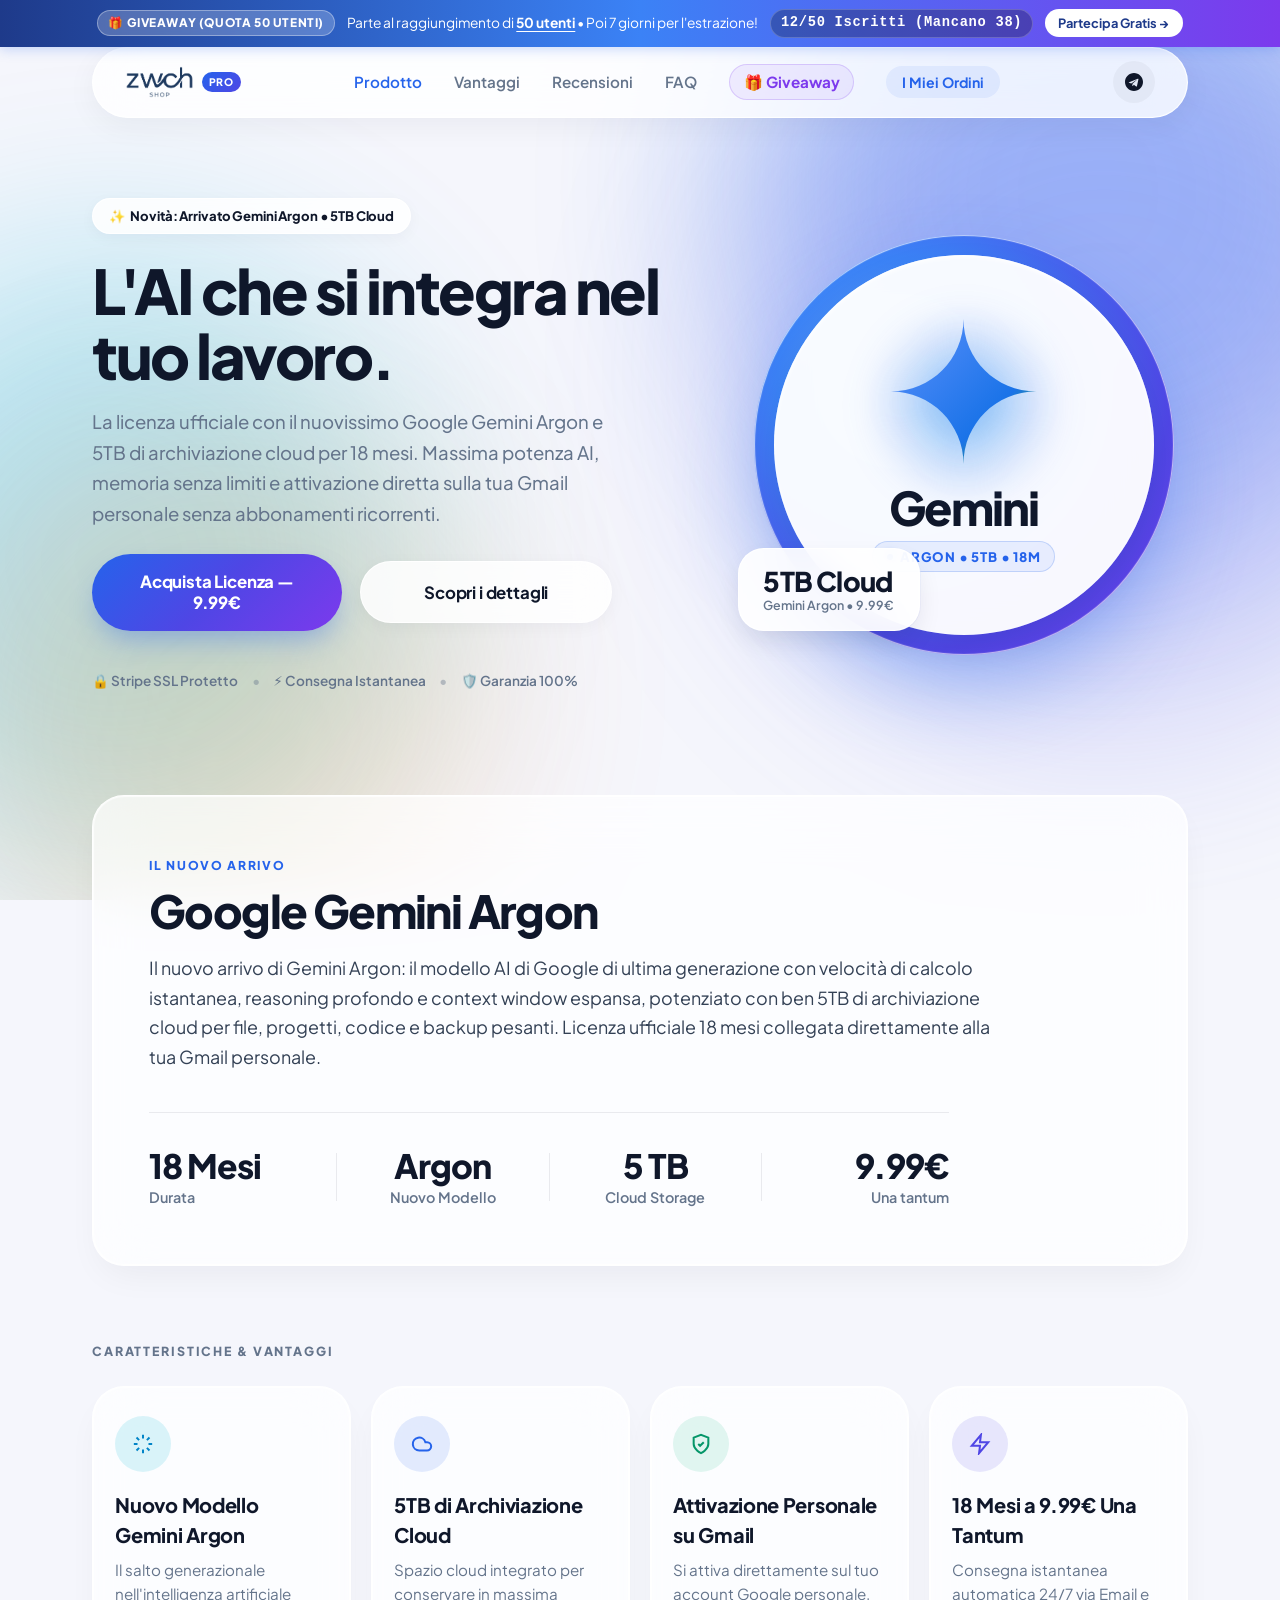
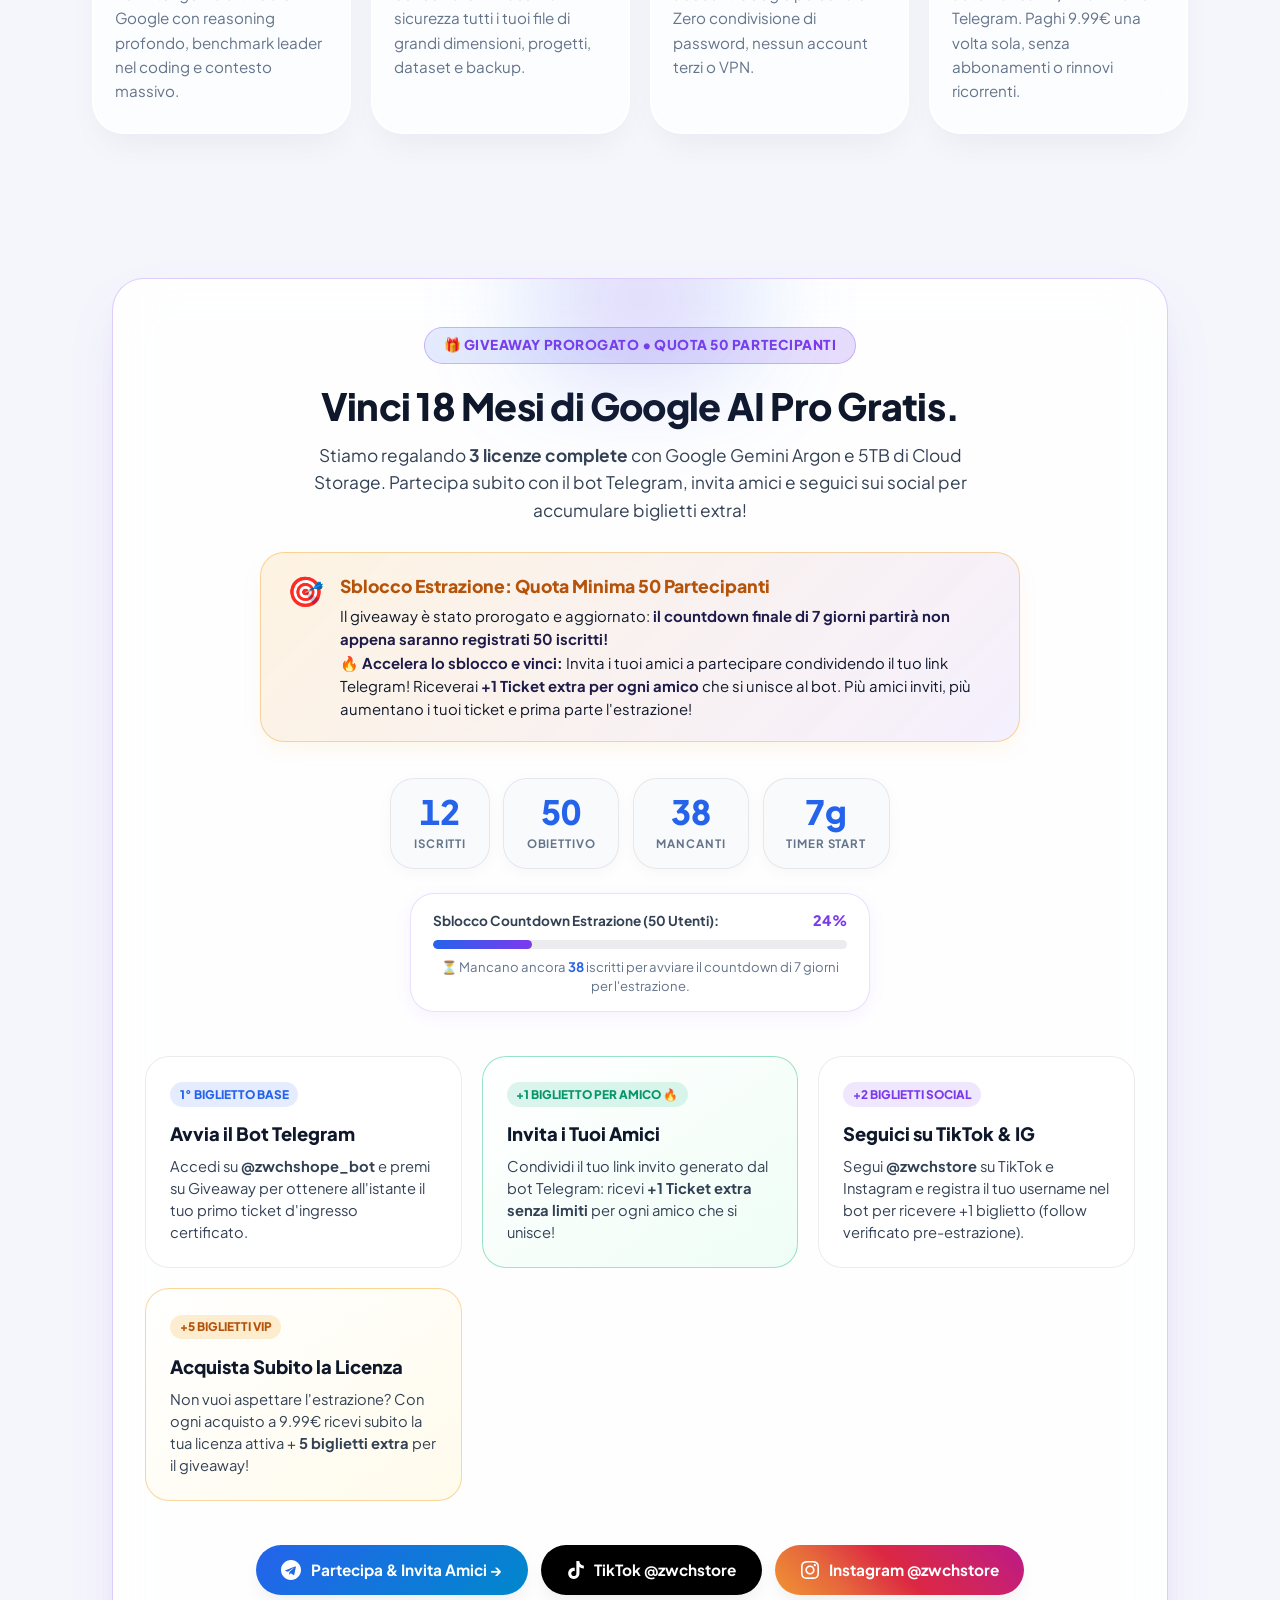
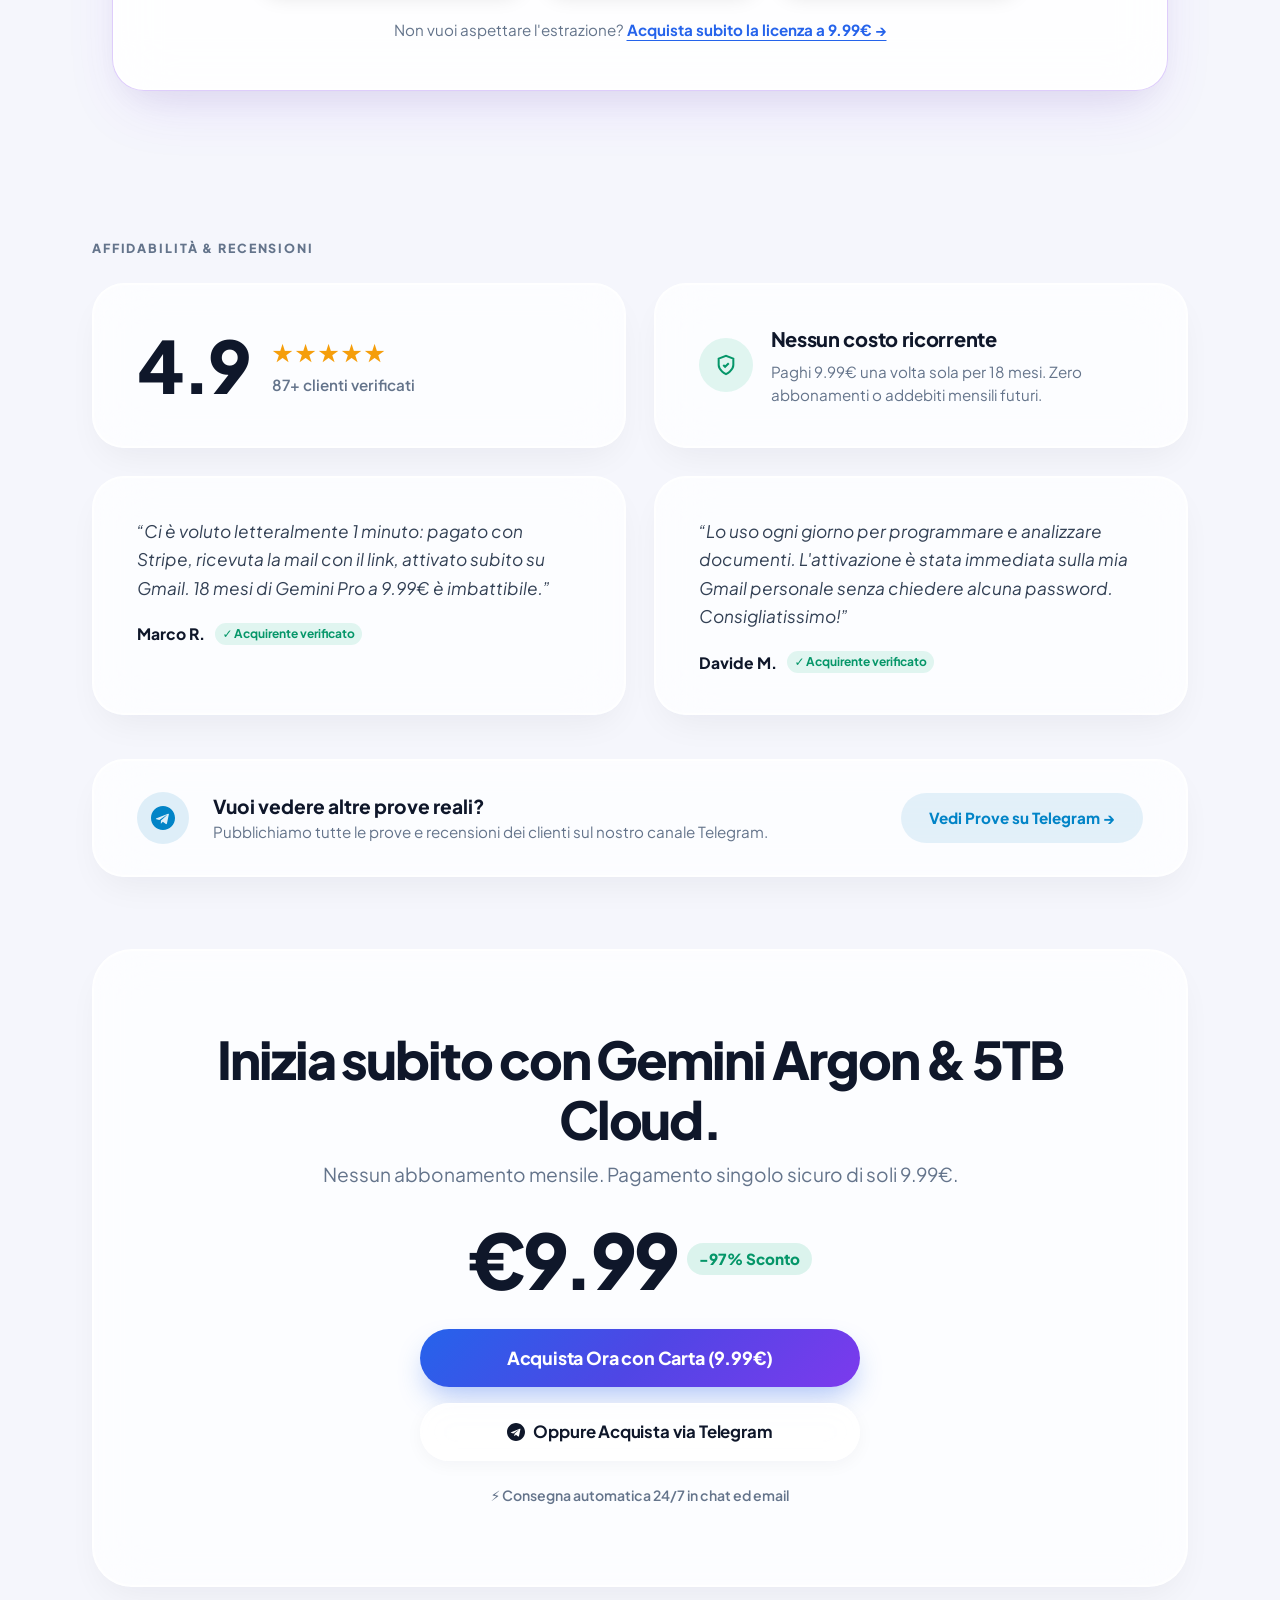
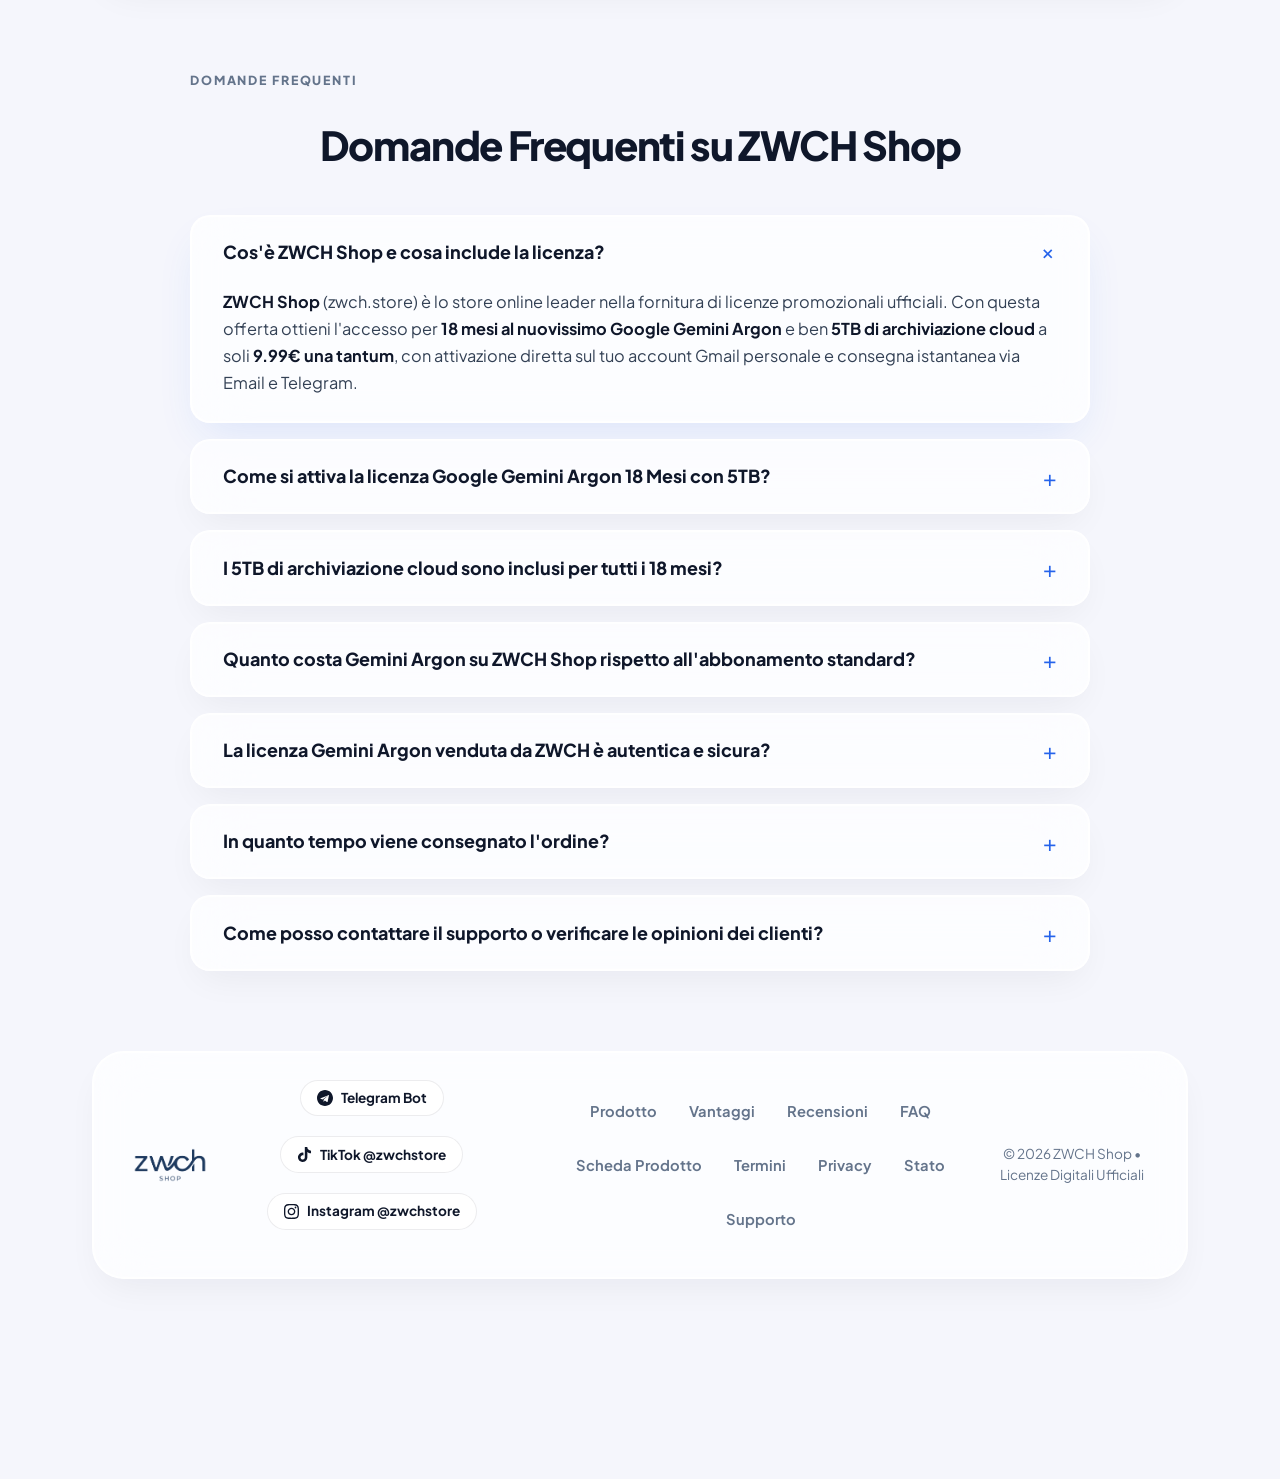
==== commit 5782e168: "feat(giveaway): require 50 participants quorum before 7-day draw countdown" ====
--- a/index.html
+++ b/index.html
@@ -295,10 +295,10 @@
   <!-- TOP ANNOUNCEMENT BAR (Giveaway Promo) -->
   <aside class="announcement-bar" role="region" aria-label="Giveaway in corso">
     <div class="announcement-content">
-      <span class="announcement-tag">🎁 GIVEAWAY PROROGATO (+7G)</span>
-      <span class="announcement-text">Prorogato di 1 settimana per pochi partecipanti! <strong>Invita i tuoi amici</strong> per guadagnare ticket extra.</span>
-      <div class="announcement-timer" id="gw-top-timer" aria-label="Tempo rimasto">
-        <span id="gw-top-days">07</span>g <span id="gw-top-hours">19</span>h <span id="gw-top-mins">00</span>m
+      <span class="announcement-tag">🎁 GIVEAWAY (QUOTA 50 UTENTI)</span>
+      <span class="announcement-text" id="gw-top-text">Parte al raggiungimento di <strong>50 utenti</strong> &bull; Poi 7 giorni per l'estrazione!</span>
+      <div class="announcement-timer" id="gw-top-timer" aria-label="Stato giveaway">
+        <strong>12/50</strong> Iscritti (Mancano 38)
       </div>
       <a href="https://t.me/zwchshope_bot?start=giveaway" target="_blank" rel="noopener" class="announcement-btn" onclick="trackBotClick('announcement_bar')">
         Partecipa Gratis &rarr;
@@ -532,7 +532,7 @@
     <section class="screen-giveaway" id="giveaway">
       <div class="giveaway-card-main glass-card">
         <div class="giveaway-badge-top">
-          <span>🎁 GIVEAWAY PROROGATO &bull; 3 LICENZE IN PALIO</span>
+          <span>🎁 GIVEAWAY PROROGATO &bull; QUOTA 50 PARTECIPANTI</span>
         </div>
         
         <h2 class="giveaway-title">Vinci 18 Mesi di Google AI Pro Gratis.</h2>
@@ -541,36 +541,50 @@
           Partecipa subito con il bot Telegram, invita amici e seguici sui social per accumulare biglietti extra!
         </p>
 
-        <!-- Extension Notice Banner -->
+        <!-- Extension / Unlock Notice Banner -->
         <div class="giveaway-notice-banner">
-          <div class="giveaway-notice-icon">📢</div>
+          <div class="giveaway-notice-icon">🎯</div>
           <div class="giveaway-notice-content">
-            <h4 class="giveaway-notice-title">Countdown Prorogato di 1 Settimana!</h4>
+            <h4 class="giveaway-notice-title">Sblocco Estrazione: Quota Minima 50 Partecipanti</h4>
             <p class="giveaway-notice-text">
-              Poiché non è stata ancora raggiunta la quota minima di utenti necessaria per procedere con l'estrazione programmata, <strong>il giveaway è stato esteso di altri 7 giorni</strong>.
+              Il giveaway è stato prorogato e aggiornato: <strong>il countdown finale di 7 giorni partirà non appena saranno registrati 50 iscritti!</strong>
               <br/>
-              🔥 <strong>Aumenta subito le tue possibilità di vittoria:</strong> Invita i tuoi amici a partecipare condividendo il tuo link Telegram! Riceverai <strong>+1 Ticket extra per ogni amico</strong> che si unisce al bot. Più amici inviti, più aumentano i tuoi ticket!
+              🔥 <strong>Accelera lo sblocco e vinci:</strong> Invita i tuoi amici a partecipare condividendo il tuo link Telegram! Riceverai <strong>+1 Ticket extra per ogni amico</strong> che si unisce al bot. Più amici inviti, più aumentano i tuoi ticket e prima parte l'estrazione!
             </p>
           </div>
         </div>
 
-        <!-- Live Countdown -->
-        <div class="giveaway-countdown-wrap">
+        <!-- Live Status / Progress Wrap -->
+        <div class="giveaway-countdown-wrap" id="gw-status-wrap">
           <div class="countdown-box">
-            <span class="countdown-box-num" id="gw-box-days">07</span>
-            <span class="countdown-box-label">Giorni</span>
+            <span class="countdown-box-num" id="gw-box-days">12</span>
+            <span class="countdown-box-label" id="gw-box-days-lbl">Iscritti</span>
           </div>
           <div class="countdown-box">
-            <span class="countdown-box-num" id="gw-box-hours">19</span>
-            <span class="countdown-box-label">Ore</span>
+            <span class="countdown-box-num" id="gw-box-hours">50</span>
+            <span class="countdown-box-label" id="gw-box-hours-lbl">Obiettivo</span>
           </div>
           <div class="countdown-box">
-            <span class="countdown-box-num" id="gw-box-mins">00</span>
-            <span class="countdown-box-label">Minuti</span>
+            <span class="countdown-box-num" id="gw-box-mins">38</span>
+            <span class="countdown-box-label" id="gw-box-mins-lbl">Mancanti</span>
           </div>
           <div class="countdown-box">
-            <span class="countdown-box-num" id="gw-box-secs">00</span>
-            <span class="countdown-box-label">Secondi</span>
+            <span class="countdown-box-num" id="gw-box-secs">7g</span>
+            <span class="countdown-box-label" id="gw-box-secs-lbl">Timer Start</span>
+          </div>
+        </div>
+
+        <!-- Progress Bar Container -->
+        <div class="giveaway-progress-container" id="gw-progress-container">
+          <div class="giveaway-progress-info">
+            <span class="giveaway-progress-label">Sblocco Countdown Estrazione (50 Utenti):</span>
+            <span class="giveaway-progress-pct" id="gw-progress-pct">24%</span>
+          </div>
+          <div class="giveaway-progress-bar-bg">
+            <div class="giveaway-progress-bar-fill" id="gw-progress-bar-fill" style="width: 24%;"></div>
+          </div>
+          <div class="giveaway-progress-hint" id="gw-progress-hint">
+            ⏳ Mancano ancora <strong id="gw-remaining-count">38</strong> iscritti per avviare il countdown di 7 giorni per l'estrazione.
           </div>
         </div>
 
--- a/style.css
+++ b/style.css
@@ -2732,7 +2732,7 @@
   display: inline-flex;
   justify-content: center;
   gap: 0.85rem;
-  margin-bottom: 2.75rem;
+  margin-bottom: 1.5rem;
   flex-wrap: wrap;
 }
 
@@ -2744,6 +2744,12 @@
   min-width: 90px;
   text-align: center;
   box-shadow: 0 4px 15px rgba(0, 0, 0, 0.03);
+  transition: transform 0.2s ease, border-color 0.2s ease;
+}
+
+.countdown-box:hover {
+  transform: translateY(-2px);
+  border-color: rgba(37, 99, 235, 0.25);
 }
 
 .countdown-box-num {
@@ -2763,6 +2769,66 @@
   text-transform: uppercase;
   letter-spacing: 0.08em;
   margin-top: 0.4rem;
+}
+
+/* Giveaway Goal Progress Bar */
+.giveaway-progress-container {
+  max-width: 460px;
+  margin: 0 auto 2.75rem;
+  padding: 1rem 1.35rem;
+  background: rgba(255, 255, 255, 0.75);
+  border: 1px solid rgba(124, 58, 237, 0.16);
+  border-radius: var(--radius-card-sm);
+  backdrop-filter: blur(8px);
+  box-shadow: 0 4px 18px rgba(124, 58, 237, 0.06);
+  text-align: left;
+}
+
+.giveaway-progress-info {
+  display: flex;
+  justify-content: space-between;
+  align-items: center;
+  font-size: 0.85rem;
+  font-weight: 700;
+  margin-bottom: 0.5rem;
+}
+
+.giveaway-progress-label {
+  color: var(--text-body);
+}
+
+.giveaway-progress-pct {
+  color: var(--brand-violet);
+  font-weight: 800;
+  font-size: 0.9rem;
+}
+
+.giveaway-progress-bar-bg {
+  width: 100%;
+  height: 9px;
+  background: rgba(15, 23, 42, 0.08);
+  border-radius: var(--radius-pill);
+  overflow: hidden;
+}
+
+.giveaway-progress-bar-fill {
+  height: 100%;
+  background: linear-gradient(90deg, var(--brand-primary) 0%, var(--brand-violet) 100%);
+  border-radius: var(--radius-pill);
+  transition: width 0.6s cubic-bezier(0.16, 1, 0.3, 1);
+}
+
+.giveaway-progress-hint {
+  font-size: 0.82rem;
+  color: var(--text-muted);
+  margin-top: 0.5rem;
+  text-align: center;
+  line-height: 1.45;
+}
+
+.giveaway-progress-hint strong {
+  color: var(--brand-primary);
+  font-weight: 700;
 }
 
 /* Giveaway 3 Steps Grid */
